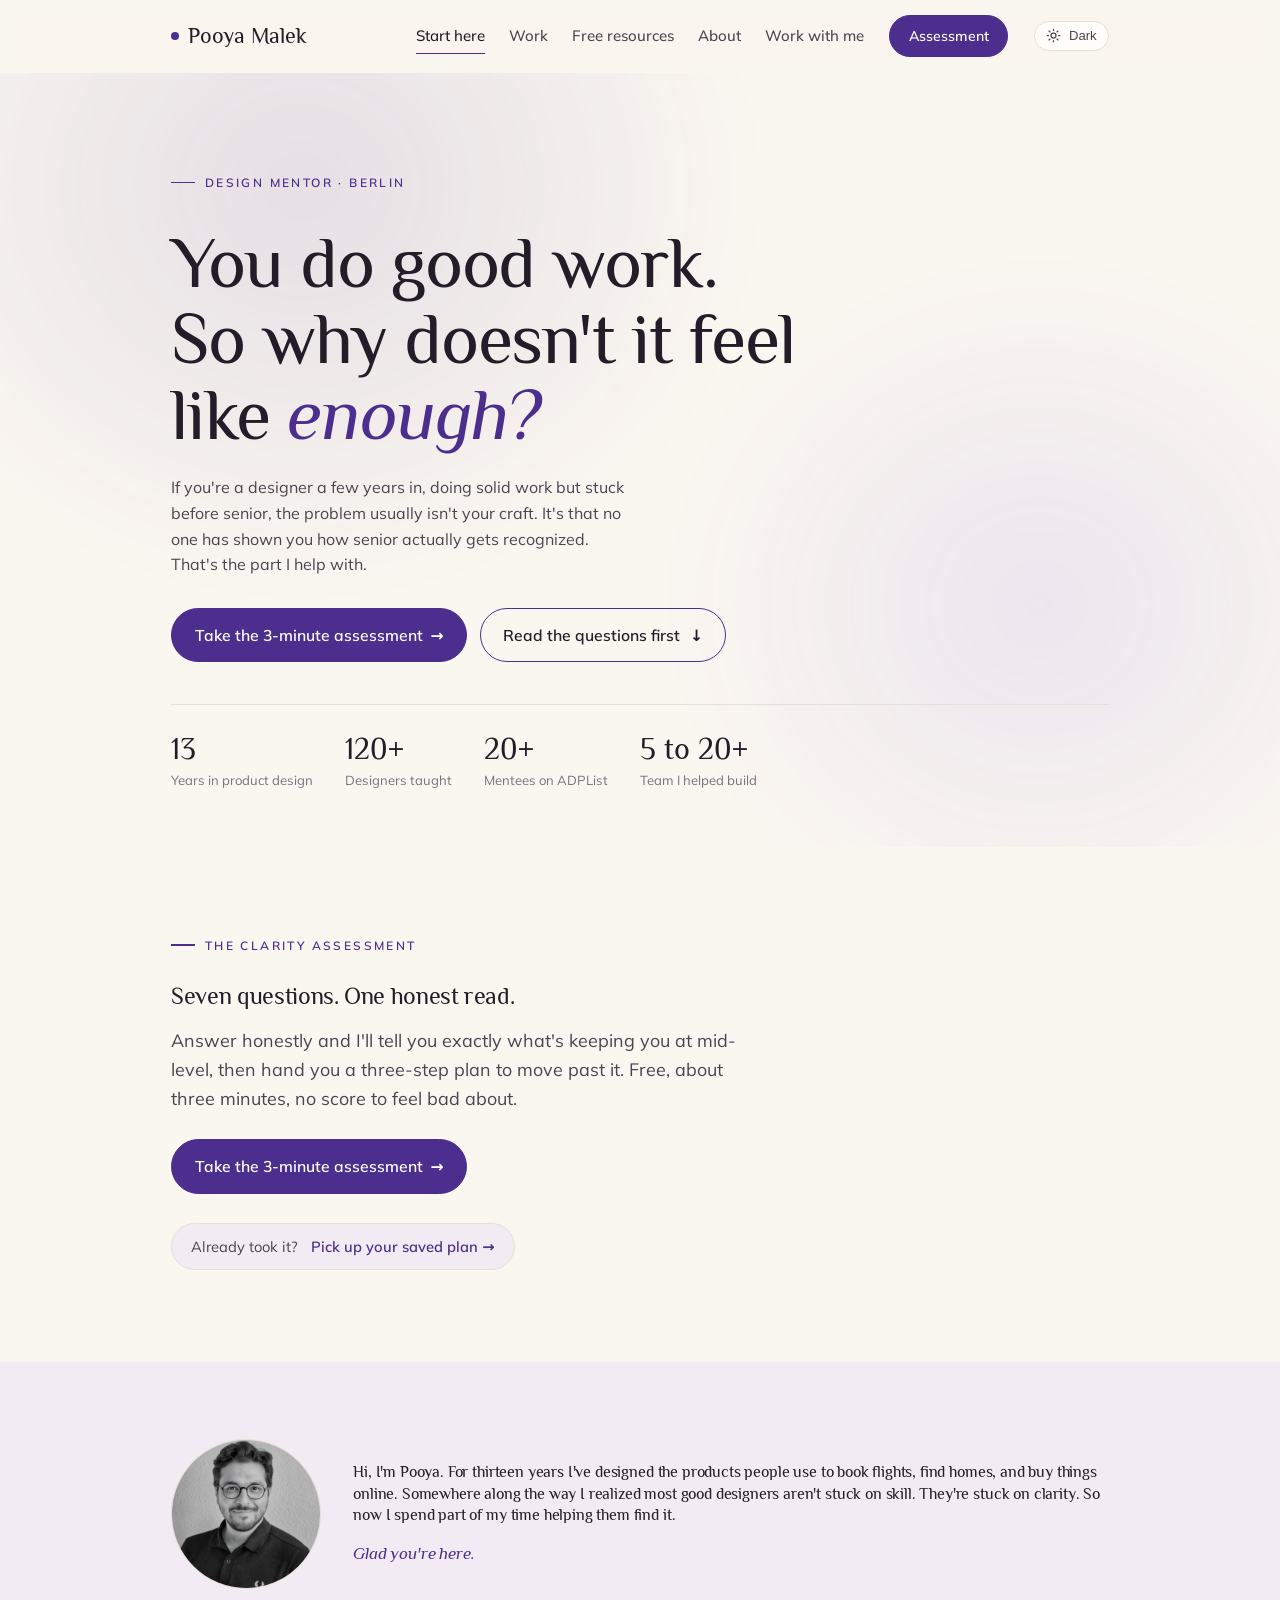
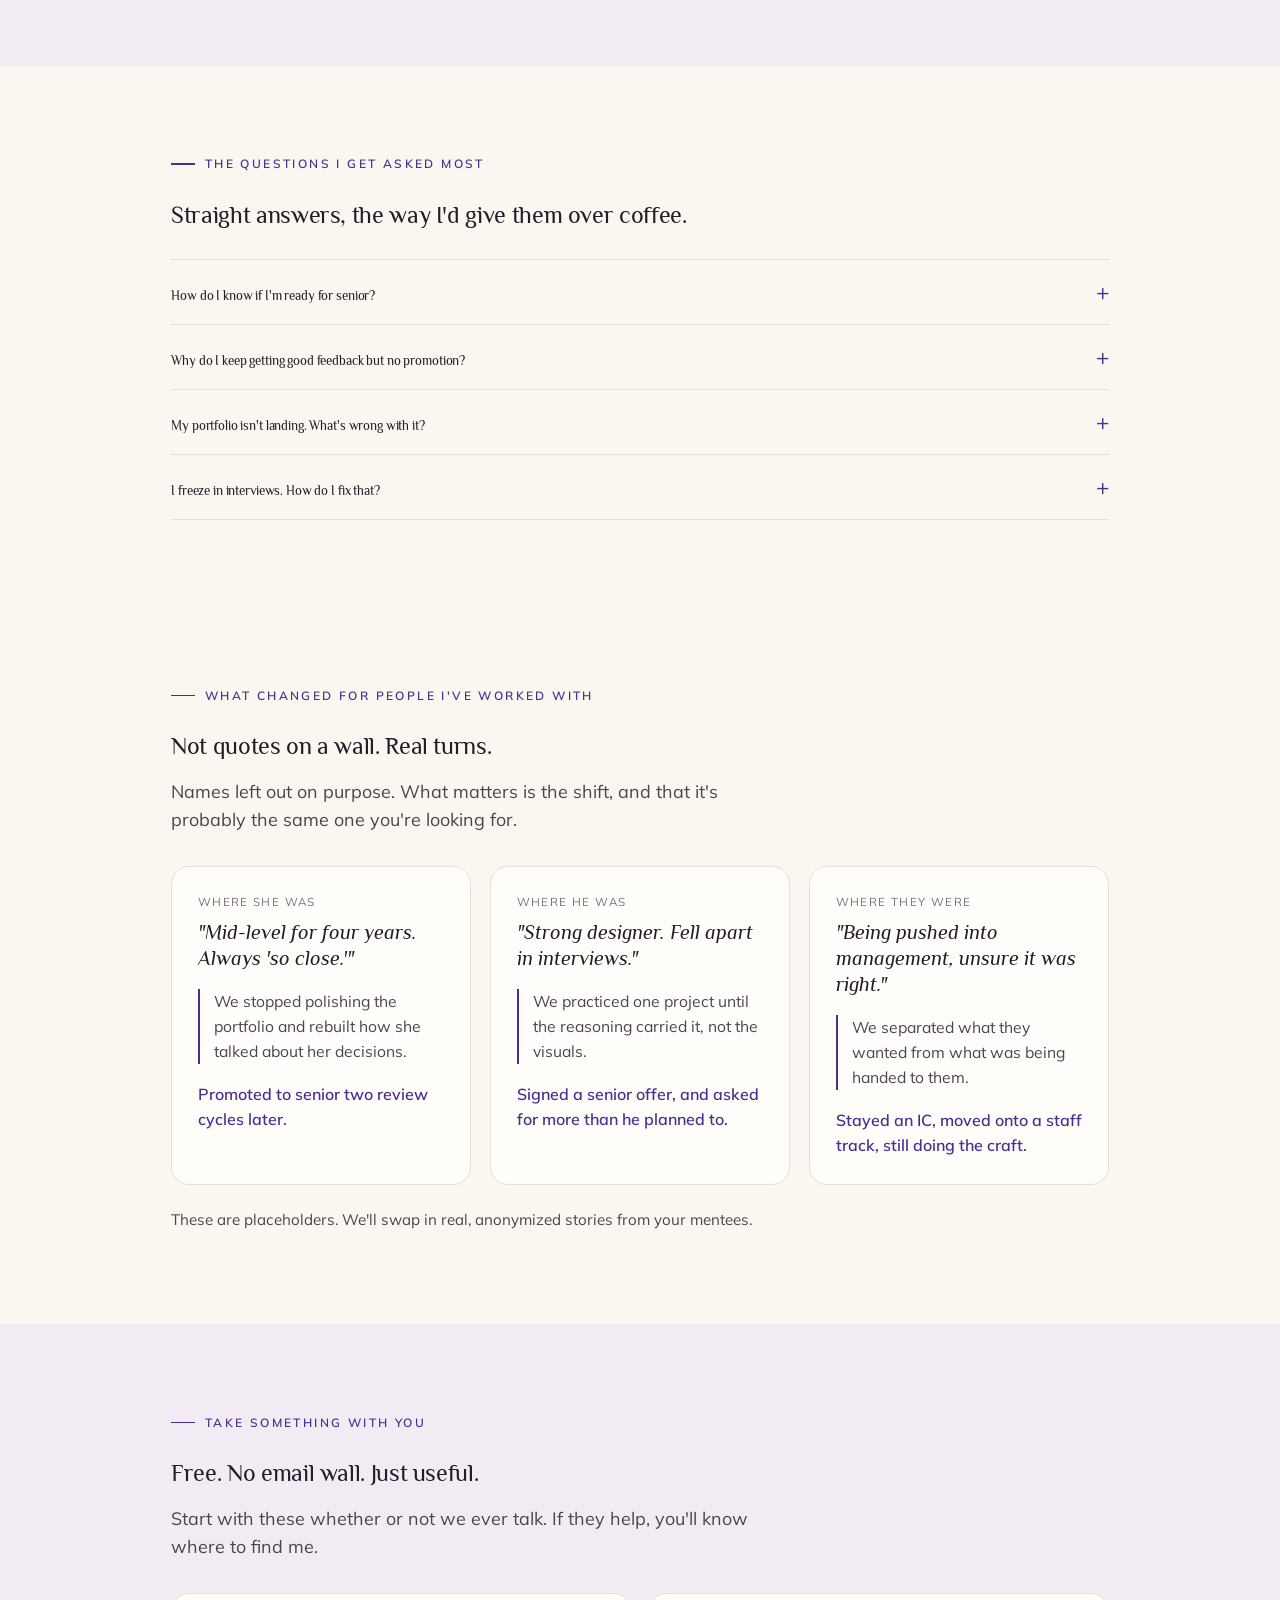
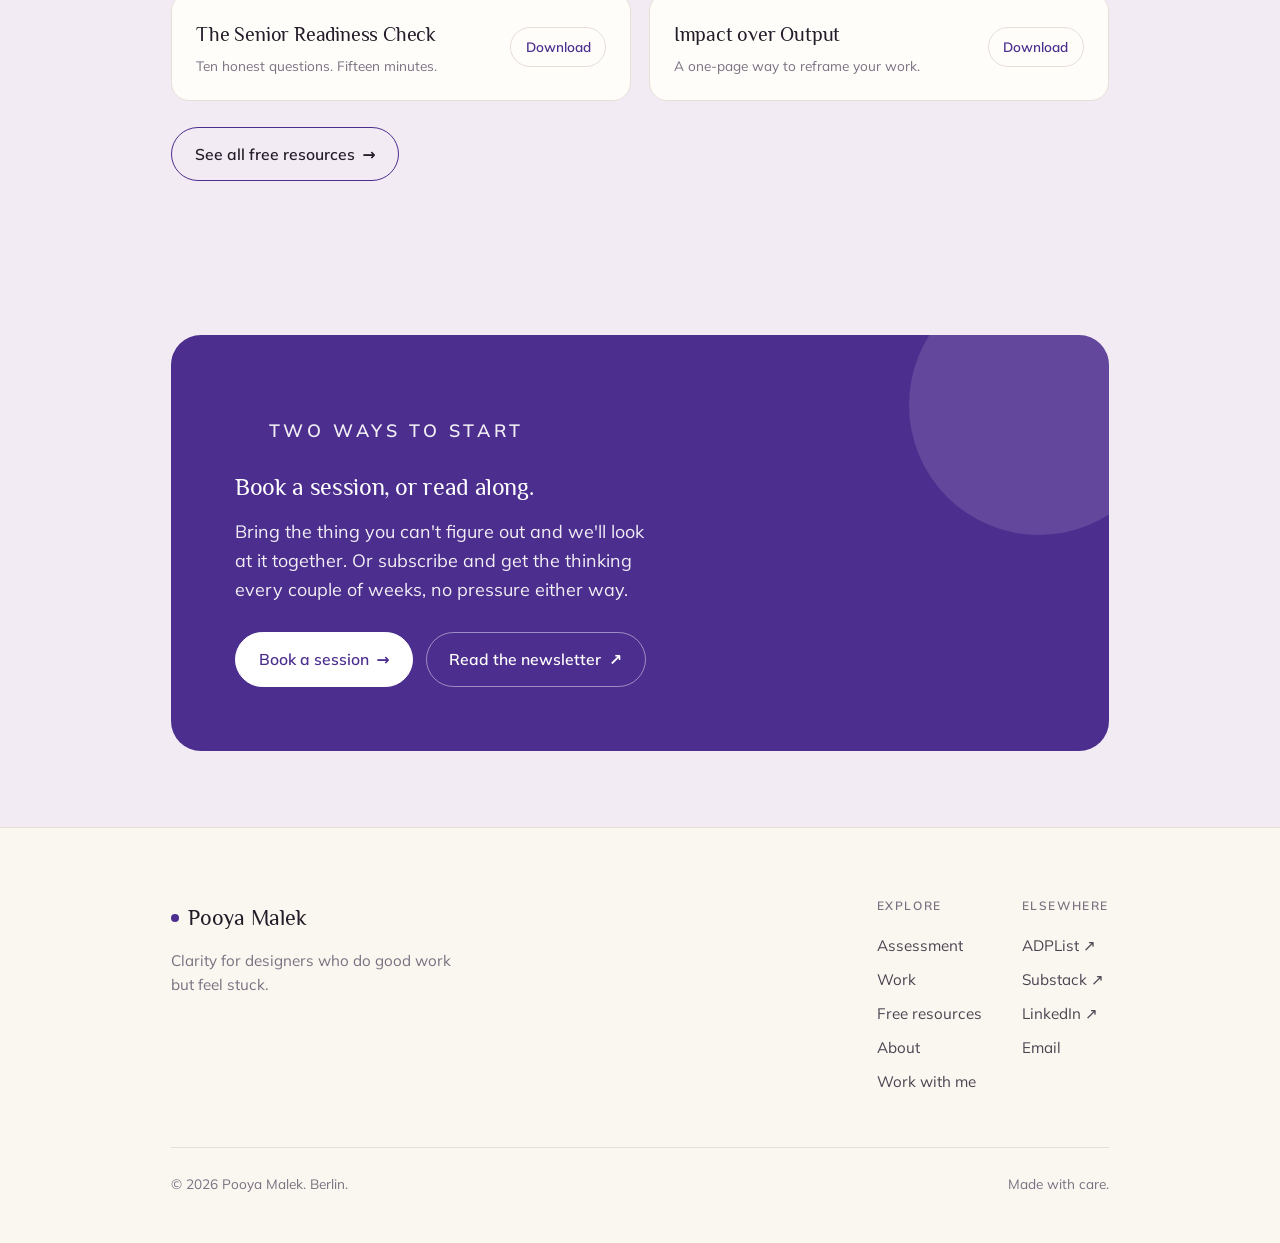
==== index.html @ 106bab78 "Initial commit" ====
<!DOCTYPE html>
<html lang="en" data-theme="light">
<head>
<meta charset="UTF-8" />
<meta name="viewport" content="width=device-width, initial-scale=1.0" />
<title>Pooya Malek · Design mentor. Clarity for stuck designers.</title>
<meta name="description" content="You do good work but you're stuck before senior. The problem usually isn't your craft, it's clarity. I help product designers see what they're missing." />
<meta property="og:title" content="Pooya Malek · Design mentor" />
<meta property="og:description" content="Clarity for designers who do good work but are stuck before senior." />
<meta property="og:type" content="website" />
<meta property="og:url" content="https://www.pooyamalek.com/" />
<link rel="canonical" href="https://www.pooyamalek.com/" />
<link rel="icon" href="assets/favicon.svg" type="image/svg+xml" />
<script defer data-domain="www.pooyamalek.com" src="https://plausible.io/js/script.js"></script>
<link rel="preconnect" href="https://fonts.googleapis.com" />
<link rel="preconnect" href="https://fonts.gstatic.com" crossorigin />
<link href="https://fonts.googleapis.com/css2?family=Philosopher:ital,wght@0,400;0,700;1,400;1,700&family=Mulish:wght@400;500;600;700&display=swap" rel="stylesheet" />
<link rel="stylesheet" href="styles.css" />
<script src="script.js"></script>
</head>
<body>
<a class="sr-only" href="#main">Skip to content</a>

<!-- NAV -->
<header class="nav" id="nav">
  <div class="wrap nav-inner">
    <a href="index.html" class="logo" aria-label="Pooya Malek, home"><span class="d"></span>Pooya Malek</a>
    <div class="nav-right">
      <nav class="nav-links" id="navLinks" aria-label="Primary">
        <a href="index.html" aria-current="page">Start here</a>
        <a href="work.html">Work</a>
        <a href="resources.html">Free resources</a>
        <a href="about.html">About</a>
        <a href="work-with-me.html">Work with me</a>
      </nav>
      <a href="assessment.html" class="btn solid nav-assess">Assessment</a>
      <button class="toggle" id="themeBtn" aria-label="Toggle light and dark theme">
        <svg viewBox="0 0 24 24" fill="none" stroke="currentColor" stroke-width="2" stroke-linecap="round" aria-hidden="true"><circle cx="12" cy="12" r="4"/><path d="M12 2v2M12 20v2M4.9 4.9l1.4 1.4M17.7 17.7l1.4 1.4M2 12h2M20 12h2M4.9 19.1l1.4-1.4M17.7 6.3l1.4-1.4"/></svg>
        <span id="themeLabel">Dark</span>
      </button>
      <button class="menu-btn" id="menuBtn" aria-label="Toggle menu" aria-expanded="false" aria-controls="navLinks"><span></span></button>
    </div>
  </div>
</header>

<main id="main">
  <!-- HERO -->
  <section class="hero hero-convo">
    <div class="hero-glow" aria-hidden="true"></div>
    <div class="wrap">
      <p class="kicker convo-in convo-kicker">Design mentor &middot; Berlin<span class="cursor-blink" aria-hidden="true"></span></p>
      <h1 class="convo-h1">
        <span class="beat beat-1">You do good work.</span>
        <span class="beat-wrap">
          <span class="typing-dots" aria-hidden="true"><i></i><i></i><i></i></span>
          <span class="beat beat-2">So why doesn't it feel like <em>enough?</em></span>
        </span>
      </h1>
      <p class="sub convo-in convo-sub">If you're a designer a few years in, doing solid work but stuck before senior, the problem usually isn't your craft. It's that no one has shown you how senior actually gets recognized. That's the part I help with.</p>
      <div class="cta convo-in convo-cta">
        <a class="btn solid" href="assessment.html">Take the 3-minute assessment <span class="arrow" aria-hidden="true">&rarr;</span></a>
        <a class="btn ghost btn-nudge" href="#questions">Read the questions first <span class="nudge-arrow" aria-hidden="true">&darr;</span></a>
      </div>
      <div class="hero-meta convo-in convo-stats">
        <div><div class="n">13</div><div class="l">Years in product design</div></div>
        <div><div class="n">120+</div><div class="l">Designers taught</div></div>
        <div><div class="n">20+</div><div class="l">Mentees on ADPList</div></div>
        <div><div class="n">5&nbsp;to&nbsp;20+</div><div class="l">Team I helped build</div></div>
      </div>
    </div>
  </section>

  <!-- ASSESSMENT INTRO -->
  <section id="assessment-intro">
    <div class="wrap">
      <div class="section-head reveal">
        <p class="kicker">The Clarity Assessment</p>
        <h2>Seven questions. One honest read.</h2>
        <p class="lead">Answer honestly and I'll tell you exactly what's keeping you at mid-level, then hand you a three-step plan to move past it. Free, about three minutes, no score to feel bad about.</p>
      </div>
      <div class="reveal d1" style="margin-top:1.7rem;">
        <a class="btn solid" href="assessment.html">Take the 3-minute assessment <span class="arrow" aria-hidden="true">&rarr;</span></a>
        <p class="pickup" id="pickupPlan" hidden>Already took it? <a href="plan.html">Pick up your saved plan <span aria-hidden="true">&rarr;</span></a></p>
      </div>
    </div>
  </section>

  <!-- HUMAN HELLO -->
  <section class="human">
    <div class="wrap human-grid">
      <img class="photo reveal" src="assets/pooya.jpg" alt="Pooya Malek" />
      <div class="reveal d1">
        <p class="note">Hi, I'm Pooya. For thirteen years I've designed the products people use to book flights, find homes, and buy things online. Somewhere along the way I realized most good designers aren't stuck on skill. They're stuck on clarity. So now I spend part of my time helping them find it.
        <span class="sign">Glad you're here.</span></p>
      </div>
    </div>
  </section>

  <!-- QUESTIONS -->
  <section id="questions">
    <div class="wrap">
      <div class="section-head reveal">
        <p class="kicker">The questions I get asked most</p>
        <h2>Straight answers, the way I'd give them over coffee.</h2>
      </div>
      <div class="qa">
        <div class="qitem reveal">
          <button class="qbtn">How do I know if I'm ready for senior?<span class="pl" aria-hidden="true">+</span></button>
          <div class="qans"><p>You're ready when you can explain the decision, not just show the screen. If you can say why the call was right, what you gave up, and what happened because of it, you're already working at senior. Most people wait to be told. You don't have to.</p></div>
        </div>
        <div class="qitem reveal">
          <button class="qbtn">Why do I keep getting good feedback but no promotion?<span class="pl" aria-hidden="true">+</span></button>
          <div class="qans"><p>Because good feedback measures your work, and promotion measures how visible your thinking is. Those are different things. You're probably handing over outcomes when the people deciding need to see the judgment behind them. That gap is fixable, and usually faster than you'd expect.</p></div>
        </div>
        <div class="qitem reveal">
          <button class="qbtn">My portfolio isn't landing. What's wrong with it?<span class="pl" aria-hidden="true">+</span></button>
          <div class="qans"><p>It probably has ten screens and no decisions. Nobody hiring you is buying your pixels, they're buying how you think. So cut the tour. Show one hard call, why you made it, and what changed because of it. One honest decision beats ten polished mockups.</p></div>
        </div>
        <div class="qitem reveal">
          <button class="qbtn">I freeze in interviews. How do I fix that?<span class="pl" aria-hidden="true">+</span></button>
          <div class="qans"><p>Usually you're trying to remember everything instead of telling one thing well. Pick a single project and practice telling it until the decision, not the design, is the point. Confidence comes from knowing your own story, not from having more slides.</p></div>
        </div>
      </div>
    </div>
  </section>

  <!-- STORIES -->
  <section>
    <div class="wrap">
      <div class="section-head reveal">
        <p class="kicker">What changed for people I've worked with</p>
        <h2>Not quotes on a wall. Real turns.</h2>
        <p class="lead">Names left out on purpose. What matters is the shift, and that it's probably the same one you're looking for.</p>
      </div>
      <div class="stories">
        <div class="story reveal">
          <div class="stage">Where she was</div>
          <div class="was">"Mid-level for four years. Always 'so close.'"</div>
          <div class="shift">We stopped polishing the portfolio and rebuilt how she talked about her decisions.</div>
          <div class="now">Promoted to senior two review cycles later.</div>
        </div>
        <div class="story reveal d1">
          <div class="stage">Where he was</div>
          <div class="was">"Strong designer. Fell apart in interviews."</div>
          <div class="shift">We practiced one project until the reasoning carried it, not the visuals.</div>
          <div class="now">Signed a senior offer, and asked for more than he planned to.</div>
        </div>
        <div class="story reveal d2">
          <div class="stage">Where they were</div>
          <div class="was">"Being pushed into management, unsure it was right."</div>
          <div class="shift">We separated what they wanted from what was being handed to them.</div>
          <div class="now">Stayed an IC, moved onto a staff track, still doing the craft.</div>
        </div>
      </div>
      <p class="soft-note reveal">These are placeholders. We'll swap in real, anonymized stories from your mentees.</p>
    </div>
  </section>

  <!-- RESOURCES TEASER -->
  <section class="human">
    <div class="wrap">
      <div class="section-head reveal">
        <p class="kicker">Take something with you</p>
        <h2>Free. No email wall. Just useful.</h2>
        <p class="lead">Start with these whether or not we ever talk. If they help, you'll know where to find me.</p>
      </div>
      <div class="grid-2" style="margin-top:2rem;">
        <a class="rcard reveal" href="resources.html"><div><div class="t">The Senior Readiness Check</div><div class="m">Ten honest questions. Fifteen minutes.</div></div><span class="get">Download</span></a>
        <a class="rcard reveal d1" href="resources.html"><div><div class="t">Impact over Output</div><div class="m">A one-page way to reframe your work.</div></div><span class="get">Download</span></a>
      </div>
      <div class="reveal" style="margin-top:1.6rem;">
        <a class="btn ghost" href="resources.html">See all free resources <span class="arrow" aria-hidden="true">&rarr;</span></a>
      </div>
    </div>
  </section>

  <!-- CLOSING CTA -->
  <section class="cta-band">
    <div class="wrap">
      <div class="cta-card reveal">
        <div class="inner">
          <p class="kicker" style="color:var(--btn-fg);">Two ways to start</p>
          <h2>Book a session, or read along.</h2>
          <p>Bring the thing you can't figure out and we'll look at it together. Or subscribe and get the thinking every couple of weeks, no pressure either way.</p>
          <div class="cta-actions">
            <a class="btn on-purple" href="work-with-me.html">Book a session <span class="arrow" aria-hidden="true">&rarr;</span></a>
            <a class="btn on-purple-ghost" href="https://substack.com/@pooyamalek" target="_blank" rel="noopener">Read the newsletter <span class="arrow" aria-hidden="true">&#8599;</span></a>
          </div>
        </div>
      </div>
    </div>
  </section>
</main>

<!-- FOOTER -->
<footer class="foot">
  <div class="wrap">
    <div class="foot-grid">
      <div>
        <a href="index.html" class="logo"><span class="d"></span>Pooya Malek</a>
        <p class="tag">Clarity for designers who do good work but feel stuck.</p>
      </div>
      <div class="foot-links">
        <div class="foot-col">
          <h2>Explore</h2>
          <a href="assessment.html">Assessment</a>
          <a href="work.html">Work</a>
          <a href="resources.html">Free resources</a>
          <a href="about.html">About</a>
          <a href="work-with-me.html">Work with me</a>
        </div>
        <div class="foot-col">
          <h2>Elsewhere</h2>
          <a href="https://adplist.org/mentors/pooya-malek" target="_blank" rel="noopener">ADPList &#8599;</a>
          <a href="https://substack.com/@pooyamalek" target="_blank" rel="noopener">Substack &#8599;</a>
          <a href="https://www.linkedin.com/in/pooyamalek/" target="_blank" rel="noopener">LinkedIn &#8599;</a>
          <a href="mailto:malek.pooya@gmail.com">Email</a>
        </div>
      </div>
    </div>
    <div class="foot-bottom">
      <span>&copy; <span id="year"></span> Pooya Malek. Berlin.</span>
      <span>Made with care.</span>
    </div>
  </div>
</footer>
</body>
</html>
---- styles.css ----
/* =========================================================
   Pooya Malek · warm & human design system
   Purple accent on warm neutrals. Light + dark.
   ========================================================= */

:root{
  --serif:"Philosopher",Georgia,serif;
  --sans:"Mulish",ui-sans-serif,system-ui,-apple-system,sans-serif;
  --maxw:1040px;
  --g:clamp(1.15rem,4vw,3.5rem);
  --r:18px;
  --ease:cubic-bezier(.2,.8,.2,1);
}

/* ---- Themes: warm neutrals + purple ---- */
html[data-theme="light"]{
  --bg:#FAF6F0; --surface:#FFFDFA; --raise:#F3EBF4;
  --ink:#241C28; --ink-soft:#4C4350; --muted:#7A7080; --line:#E7DED6;
  --purple:#4C2E8E; --purple-2:#6D4AE0; --wash:#F1E9F7; --btn-fg:#FFFFFF;
  --shadow:0 24px 60px rgba(48,28,74,.10);
}
html[data-theme="dark"]{
  --bg:#17121C; --surface:#201826; --raise:#241C2E;
  --ink:#F1EBEF; --ink-soft:#CFC6D2; --muted:#9A8FA2; --line:#332A3C;
  --purple:#BBA4FF; --purple-2:#C9B6FF; --wash:#211830; --btn-fg:#170F22;
  --shadow:0 24px 60px rgba(0,0,0,.45);
}

*{box-sizing:border-box;}
html{-webkit-text-size-adjust:100%;scroll-behavior:smooth;}
body{
  margin:0;background:var(--bg);color:var(--ink);
  font-family:var(--sans);font-size:clamp(1rem,.97rem+.16vw,1.115rem);line-height:1.6;
  -webkit-font-smoothing:antialiased;text-rendering:optimizeLegibility;overflow-x:hidden;
  transition:background .4s var(--ease),color .4s var(--ease);
}
a{color:inherit;text-decoration:none;}
img{max-width:100%;display:block;}
.wrap{max-width:var(--maxw);margin:0 auto;padding:0 var(--g);}
.sr-only{position:absolute;width:1px;height:1px;padding:0;margin:-1px;overflow:hidden;clip:rect(0,0,0,0);white-space:nowrap;border:0;}

h1,h2,h3{font-family:var(--serif);font-weight:300;letter-spacing:-.015em;line-height:1.08;margin:0;}
em{font-style:italic;color:var(--purple);}

/* ---- Type helpers ---- */
.kicker{font-size:.75rem;font-weight:600;letter-spacing:.2em;text-transform:uppercase;color:var(--purple);display:inline-flex;gap:.6rem;align-items:center;font-family:var(--sans);}
.kicker::before{content:"";width:24px;height:1.5px;background:var(--purple);}
.lead{color:var(--ink-soft);max-width:54ch;margin:1.1rem 0 0;font-size:1.12rem;}

/* ---- Buttons ---- */
.btn{
  display:inline-flex;align-items:center;gap:.5rem;font-family:var(--sans);font-weight:600;font-size:.98rem;
  border-radius:100px;padding:.85rem 1.4rem;cursor:pointer;border:1.5px solid var(--purple);
  transition:transform .2s var(--ease),opacity .2s,background .25s,color .25s,box-shadow .25s;
}
.btn .arrow{transition:transform .2s var(--ease);}
.btn:hover .arrow{transform:translate(3px,-3px);}
.btn.solid{background:var(--purple);color:var(--btn-fg);}
.btn.solid:hover{transform:translateY(-2px);box-shadow:var(--shadow);}
.btn.ghost{background:transparent;color:var(--ink);}
.btn.ghost:hover{background:var(--purple);color:var(--btn-fg);}

/* ---- Nav ---- */
header.nav{position:sticky;top:0;z-index:60;background:color-mix(in srgb,var(--bg) 84%,transparent);backdrop-filter:saturate(140%) blur(10px);border-bottom:1px solid transparent;transition:border-color .3s,background .4s;}
header.nav.scrolled{border-color:var(--line);}
.nav-inner{display:flex;align-items:center;justify-content:space-between;height:72px;}
.logo{font-family:var(--serif);font-weight:500;font-size:1.4rem;letter-spacing:-.01em;display:flex;align-items:center;gap:.55rem;}
.logo .d{width:8px;height:8px;border-radius:50%;background:var(--purple);}
.nav-right{display:flex;align-items:center;gap:1.6rem;}
.nav-links{display:flex;align-items:center;gap:1.5rem;}
.nav-links a{font-size:.94rem;font-weight:500;color:var(--ink-soft);position:relative;padding:.2rem 0;}
.nav-links a::after{content:"";position:absolute;left:0;bottom:-3px;height:1.5px;width:0;background:var(--purple);transition:width .25s var(--ease);}
.nav-links a:hover,.nav-links a[aria-current="page"]{color:var(--ink);}
.nav-links a:hover::after,.nav-links a[aria-current="page"]::after{width:100%;}
.nav-assess{padding:.55rem 1.15rem;font-size:.88rem;white-space:nowrap;flex-shrink:0;}
.toggle{display:inline-flex;align-items:center;gap:.5rem;border:1px solid var(--line);background:var(--surface);color:var(--ink-soft);border-radius:100px;padding:.42rem .7rem;font-size:.82rem;font-weight:500;cursor:pointer;transition:all .25s;}
.toggle:hover{border-color:var(--purple);color:var(--purple);}
.toggle svg{width:15px;height:15px;}
.menu-btn{display:none;background:none;border:none;cursor:pointer;width:44px;height:44px;align-items:center;justify-content:center;}
.menu-btn span,.menu-btn span::before,.menu-btn span::after{content:"";display:block;width:22px;height:2px;background:var(--ink);transition:transform .3s,opacity .3s;position:relative;}
.menu-btn span::before{position:absolute;top:-7px;}
.menu-btn span::after{position:absolute;top:7px;}
body.menu-open .menu-btn span{background:transparent;}
body.menu-open .menu-btn span::before{transform:translateY(7px) rotate(45deg);}
body.menu-open .menu-btn span::after{transform:translateY(-7px) rotate(-45deg);}

/* ---- Sections ---- */
section{padding:clamp(2.8rem,6vw,4.8rem) 0;}
.section-head{max-width:60ch;}
.section-head h2{font-size:clamp(1.9rem,1.4rem+2vw,3.1rem);margin-top:1rem;}

/* ---- Hero ---- */
.hero{padding:clamp(3rem,7vw,5.5rem) 0 clamp(2.4rem,5vw,3.5rem);position:relative;overflow:hidden;}
.hero h1{font-size:clamp(2.3rem,5.6vw,4.6rem);line-height:1.06;max-width:16ch;margin-top:1.3rem;}
.hero .sub{max-width:46ch;color:var(--ink-soft);font-size:clamp(1.05rem,1rem+.35vw,1.28rem);margin:1.4rem 0 0;}
.hero .cta{display:flex;flex-wrap:wrap;gap:.8rem;margin-top:1.9rem;}
.hero-meta{display:flex;flex-wrap:wrap;gap:1.3rem 2rem;margin-top:2.6rem;padding-top:1.8rem;border-top:1px solid var(--line);}
.hero-meta .n{font-family:var(--serif);font-weight:400;font-size:1.9rem;line-height:1;}
.hero-meta .l{font-size:.82rem;color:var(--muted);margin-top:.35rem;}

/* ---- Hero: conversational reveal (home page only) ---- */
.hero-convo{--ease-expo:cubic-bezier(.16,1,.3,1);}
.hero-glow{
  position:absolute;inset:-15% -10% auto -10%;height:135%;z-index:-1;pointer-events:none;
  background:
    radial-gradient(42% 55% at 28% 22%, color-mix(in srgb,var(--purple) 22%,transparent), transparent 70%),
    radial-gradient(34% 46% at 76% 62%, color-mix(in srgb,var(--purple-2) 18%,transparent), transparent 70%);
  filter:blur(40px);
  opacity:.55;
  animation:heroGlowDrift 22s ease-in-out infinite alternate;
}
@keyframes heroGlowDrift{
  0%{transform:translate3d(0,0,0) scale(1);}
  100%{transform:translate3d(2%,-3%,0) scale(1.07);}
}
.convo-in{opacity:0;animation:convoRise .6s both;animation-timing-function:var(--ease-expo);}
.convo-kicker{position:relative;display:inline-flex;align-items:center;animation-delay:.05s;}
.convo-sub{animation-delay:1.75s;}
.convo-cta{animation-delay:1.85s;}
.convo-stats{animation-delay:1.95s;}
@keyframes convoRise{from{opacity:0;transform:translateY(14px);}to{opacity:1;transform:translateY(0);}}
.cursor-blink{
  display:inline-block;width:2px;height:.85em;margin-left:.4em;vertical-align:-.1em;background:var(--purple);
  animation:cursorBlink .3s steps(1) 2, cursorFadeOut .25s linear .6s forwards;
}
@keyframes cursorBlink{50%{opacity:0;}}
@keyframes cursorFadeOut{to{opacity:0;}}
.convo-h1 .beat{display:inline-block;}
.convo-h1 .beat-1{opacity:0;animation:convoRise .6s .3s both;animation-timing-function:var(--ease-expo);}
.beat-wrap{position:relative;display:inline-block;}
.typing-dots{
  position:absolute;left:.05em;top:.4em;display:inline-flex;align-items:center;gap:.28em;opacity:0;
  animation:dotsInOut .55s ease .9s both;
}
.typing-dots i{width:.42rem;height:.42rem;border-radius:50%;background:var(--purple);display:inline-block;animation:dotPulse 1s ease-in-out infinite;}
.typing-dots i:nth-child(2){animation-delay:.15s;}
.typing-dots i:nth-child(3){animation-delay:.3s;}
@keyframes dotPulse{0%,100%{transform:translateY(0);opacity:.4;}50%{transform:translateY(-3px);opacity:1;}}
@keyframes dotsInOut{0%{opacity:0;}25%{opacity:1;}80%{opacity:1;}100%{opacity:0;}}
.convo-h1 .beat-2{opacity:0;animation:convoRise .5s 1.2s both;animation-timing-function:var(--ease-expo);}
.btn-nudge .nudge-arrow{display:inline-block;margin-left:.1em;animation:nudgeBounce 1.8s ease-in-out infinite;}
@keyframes nudgeBounce{0%,100%{transform:translateY(0);}50%{transform:translateY(3px);}}
@media(prefers-reduced-motion:reduce){
  .hero-glow{animation:none;}
  .typing-dots{display:none;}
  .btn-nudge .nudge-arrow{animation:none;}
}

/* ---- Human hello ---- */
.human{background:var(--raise);transition:background .4s;}
.human-grid{display:grid;gap:2rem;align-items:center;}
.photo{width:150px;height:150px;border-radius:50%;object-fit:cover;border:1px solid var(--line);flex-shrink:0;
  background:radial-gradient(circle at 35% 30%,color-mix(in srgb,var(--purple) 30%,var(--surface)),var(--surface));
  display:flex;align-items:center;justify-content:center;color:var(--muted);font-size:.7rem;text-align:center;line-height:1.3;}
.note{font-family:var(--serif);font-weight:300;font-size:clamp(1.25rem,1rem+1vw,1.9rem);line-height:1.35;letter-spacing:-.01em;}
.note .sign{display:block;font-style:italic;font-size:1.05rem;color:var(--purple);margin-top:1rem;}

/* ---- Questions accordion ---- */
.qa{margin-top:2rem;border-top:1px solid var(--line);}
.qitem{border-bottom:1px solid var(--line);}
.qbtn{width:100%;text-align:left;background:none;border:none;cursor:pointer;padding:1.3rem 0;display:flex;justify-content:space-between;gap:1rem;align-items:baseline;color:var(--ink);font-family:var(--serif);font-weight:400;font-size:clamp(1.15rem,1rem+.6vw,1.5rem);letter-spacing:-.01em;}
.qbtn .pl{color:var(--purple);flex-shrink:0;font-family:var(--sans);font-size:1.4rem;line-height:1;transition:transform .3s;}
.qitem.open .pl{transform:rotate(45deg);}
.qans{max-height:0;overflow:hidden;transition:max-height .4s var(--ease);}
.qans p{margin:0 0 1.3rem;color:var(--ink-soft);font-size:1.06rem;max-width:62ch;}
.qitem.open .qans{max-height:420px;}

/* ---- Stories ---- */
.stories{display:grid;gap:1.2rem;margin-top:2rem;}
.story{background:var(--surface);border:1px solid var(--line);border-radius:var(--r);padding:1.6rem;transition:background .4s,transform .3s var(--ease),border-color .3s;}
.story:hover{transform:translateY(-4px);border-color:var(--purple);}
.story .stage{font-size:.72rem;letter-spacing:.12em;text-transform:uppercase;color:var(--muted);margin-bottom:.5rem;}
.story .was{font-family:var(--serif);font-style:italic;font-weight:300;font-size:1.25rem;line-height:1.3;color:var(--ink);}
.story .shift{margin:1.1rem 0;color:var(--ink-soft);font-size:.98rem;border-left:2px solid var(--purple);padding-left:.9rem;}
.story .now{font-weight:600;color:var(--purple);font-size:1rem;}

/* ---- Cards / resources ---- */
.grid-2{display:grid;gap:1.1rem;}
.rcard{background:var(--surface);border:1.5px solid var(--line);border-radius:var(--r);padding:1.5rem;display:flex;justify-content:space-between;gap:1rem;align-items:center;transition:background .4s,transform .3s var(--ease),border-color .3s,box-shadow .3s;}
.rcard:hover{transform:translateY(-3px);border-color:var(--purple);}
.rcard:target{border-color:var(--purple);box-shadow:var(--shadow);}
.rcard .t{font-family:var(--serif);font-weight:400;font-size:1.25rem;letter-spacing:-.01em;}
.rcard .m{font-size:.85rem;color:var(--muted);margin-top:.3rem;}
.rcard .gap-tag{font-size:.7rem;letter-spacing:.08em;text-transform:uppercase;color:var(--purple);font-weight:600;margin-top:.6rem;}
.rcard .get{font-size:.85rem;font-weight:600;color:var(--purple);white-space:nowrap;border:1px solid var(--line);border-radius:100px;padding:.5rem .9rem;transition:all .2s;}
.rcard:hover .get{border-color:var(--purple);}
.soft-note{margin-top:1.4rem;font-size:.95rem;color:var(--ink-soft);}
.soft-note b{color:var(--ink);}

/* ---- Case studies ---- */
.cases{display:grid;gap:1.5rem;margin-top:2rem;}
.case{border:1px solid var(--line);border-radius:var(--r);background:var(--surface);padding:clamp(1.6rem,3vw,2.4rem);display:grid;gap:1.3rem;transition:background .4s,transform .3s var(--ease),box-shadow .3s,border-color .3s;}
.case:hover{transform:translateY(-4px);border-color:var(--purple);box-shadow:var(--shadow);}
.case-top{display:flex;justify-content:space-between;gap:1rem;flex-wrap:wrap;align-items:flex-start;}
.case-role{font-size:.85rem;color:var(--muted);}
.case-tag{font-size:.7rem;letter-spacing:.12em;text-transform:uppercase;color:var(--purple);border:1px solid var(--line);border-radius:100px;padding:.35rem .8rem;}
.case h2{font-size:clamp(1.5rem,1.2rem+1.3vw,2.2rem);max-width:22ch;}
.case-detail{display:grid;gap:1.4rem;}
.case-block .k{font-size:.76rem;letter-spacing:.1em;text-transform:uppercase;color:var(--muted);margin-bottom:.5rem;}
.case-block p{margin:0;color:var(--ink-soft);}
.case-out{display:flex;flex-wrap:wrap;gap:1.2rem 2rem;padding-top:1.3rem;border-top:1px solid var(--line);}
.case-out .n{font-family:var(--serif);font-weight:400;font-size:1.5rem;}
.case-out .l{font-size:.82rem;color:var(--muted);margin-top:.25rem;max-width:24ch;}

/* ---- Offer / ways to work ---- */
.offer-grid{display:grid;gap:1.3rem;margin-top:2rem;}
.ocard{background:var(--surface);border:1px solid var(--line);border-radius:var(--r);padding:clamp(1.6rem,3vw,2.2rem);display:grid;gap:.9rem;align-content:start;transition:background .4s,transform .3s var(--ease),box-shadow .3s;}
.ocard:hover{transform:translateY(-4px);box-shadow:var(--shadow);}
.ocard.feature{background:var(--purple);color:var(--btn-fg);border-color:var(--purple);}
.ocard .num{font-family:var(--serif);font-style:italic;color:var(--purple);font-size:1rem;}
.ocard.feature .num{color:var(--btn-fg);opacity:.85;}
.ocard h2{font-size:1.5rem;}
.ocard p{margin:0;color:var(--ink-soft);}
.ocard.feature p{color:var(--btn-fg);opacity:.92;}
.ocard .who{font-size:.9rem;color:var(--muted);border-top:1px solid var(--line);padding-top:1rem;margin-top:.4rem;}
.ocard.feature .who{color:var(--btn-fg);opacity:.85;border-color:color-mix(in srgb,var(--btn-fg) 25%,transparent);}
.ocard .card-link{font-weight:600;font-size:.95rem;color:var(--purple);display:inline-flex;gap:.4rem;align-items:center;margin-top:.3rem;}
.ocard.feature .card-link{color:var(--btn-fg);}
.ocard .card-link .arrow{transition:transform .2s var(--ease);}
.ocard .card-link:hover .arrow{transform:translate(3px,-3px);}

/* ---- CTA band ---- */
.cta-band{background:var(--raise);transition:background .4s;}
.cta-card{background:var(--purple);color:var(--btn-fg);border-radius:clamp(20px,3vw,30px);padding:clamp(2.2rem,6vw,4rem);position:relative;overflow:hidden;}
.cta-card::before{content:"";position:absolute;right:-60px;top:-60px;width:260px;height:260px;border-radius:50%;background:color-mix(in srgb,#fff 12%,transparent);}
.cta-card .inner{position:relative;z-index:2;max-width:42ch;}
.cta-card h2{color:var(--btn-fg);font-size:clamp(1.9rem,1.4rem+2.4vw,3.2rem);}
.cta-card p{opacity:.92;font-size:1.12rem;margin:1.1rem 0 1.8rem;}
.cta-actions{display:flex;flex-wrap:wrap;gap:.8rem;}
.btn.on-purple{background:var(--btn-fg);color:var(--purple);border-color:var(--btn-fg);}
.btn.on-purple:hover{transform:translateY(-2px);}
.btn.on-purple-ghost{background:transparent;color:var(--btn-fg);border-color:color-mix(in srgb,var(--btn-fg) 45%,transparent);}
.btn.on-purple-ghost:hover{background:var(--btn-fg);color:var(--purple);}

/* ---- Footer ---- */
footer.foot{padding:clamp(3rem,6vw,4.5rem) 0 3rem;border-top:1px solid var(--line);}
.foot-grid{display:flex;justify-content:space-between;flex-wrap:wrap;gap:2rem;}
.foot .tag{color:var(--muted);margin-top:.8rem;max-width:32ch;font-size:.95rem;}
.foot-links{display:flex;gap:2.5rem;flex-wrap:wrap;}
.foot-col h2{font-size:.75rem;letter-spacing:.13em;text-transform:uppercase;color:var(--muted);font-weight:600;margin:0 0 1rem;font-family:var(--sans);}
.foot-col a{display:block;color:var(--ink-soft);font-size:.95rem;padding:.3rem 0;transition:color .2s;}
.foot-col a:hover{color:var(--purple);}
.foot-bottom{display:flex;justify-content:space-between;flex-wrap:wrap;gap:1rem;margin-top:3rem;padding-top:1.6rem;border-top:1px solid var(--line);color:var(--muted);font-size:.85rem;}

/* ---- Reveal ---- */
.reveal{opacity:0;transform:translateY(22px);transition:opacity .7s var(--ease),transform .7s var(--ease);}
.reveal.in{opacity:1;transform:none;}
.reveal.d1{transition-delay:.08s;} .reveal.d2{transition-delay:.16s;} .reveal.d3{transition-delay:.24s;}

/* ---- Responsive ---- */
@media(min-width:720px){
  .human-grid{grid-template-columns:auto 1fr;}
  .stories{grid-template-columns:repeat(3,1fr);}
  .grid-2{grid-template-columns:repeat(2,1fr);}
  .cases{grid-template-columns:1fr 1fr;}
  .case-detail{grid-template-columns:1fr 1fr;}
  .offer-grid{grid-template-columns:repeat(3,1fr);}
}
@media(max-width:719px){
  .nav-links{position:fixed;inset:72px 0 auto 0;background:var(--bg);flex-direction:column;align-items:flex-start;gap:0;padding:1rem var(--g) 2rem;border-bottom:1px solid var(--line);transform:translateY(-120%);transition:transform .35s var(--ease);box-shadow:var(--shadow);}
  body.menu-open .nav-links{transform:translateY(0);}
  .nav-links a{padding:1rem 0;width:100%;border-bottom:1px solid var(--line);font-size:1.1rem;}
  .menu-btn{display:flex;}
}
@media(prefers-reduced-motion:reduce){
  *{animation-duration:.001ms!important;transition-duration:.001ms!important;scroll-behavior:auto!important;}
  .reveal{opacity:1;transform:none;}
}

/* ---- Assessment ---- */
.asmt{min-height:calc(100vh - 72px);display:flex;align-items:center;padding:clamp(1.5rem,4vw,3rem) 0;}
.asmt-card{background:var(--surface);border:1px solid var(--line);border-radius:var(--r);box-shadow:var(--shadow);padding:clamp(1.6rem,4vw,3rem);width:100%;max-width:680px;margin:0 auto;position:relative;overflow:hidden;}
.progress{height:4px;background:var(--line);border-radius:100px;overflow:hidden;margin-bottom:1.6rem;}
.progress span{display:block;height:100%;width:0;background:var(--purple);border-radius:100px;transition:width .5s var(--ease);}
.step{animation:stepIn .45s var(--ease) both;}
@keyframes stepIn{from{opacity:0;transform:translateY(10px);}to{opacity:1;transform:none;}}
.pooya-line{display:flex;gap:.7rem;align-items:flex-start;margin-bottom:1.3rem;}
.pooya-line .av{width:34px;height:34px;border-radius:50%;flex-shrink:0;background:var(--purple);color:var(--btn-fg);font-family:var(--serif);font-weight:500;display:flex;align-items:center;justify-content:center;font-size:.95rem;}
.pooya-line .who{font-size:.72rem;letter-spacing:.1em;text-transform:uppercase;color:var(--muted);}
.q-text{font-family:var(--serif);font-weight:400;font-size:clamp(1.4rem,1.1rem+1.4vw,2rem);line-height:1.2;letter-spacing:-.01em;}
.q-help{color:var(--muted);font-size:.95rem;margin-top:.5rem;}
.options{display:grid;gap:.7rem;margin-top:1.6rem;}
.opt{display:flex;align-items:center;gap:.9rem;text-align:left;width:100%;background:var(--bg);border:1.5px solid var(--line);border-radius:14px;padding:1rem 1.1rem;cursor:pointer;font-family:var(--sans);font-size:1.02rem;color:var(--ink);transition:border-color .2s,background .2s,transform .15s;min-height:56px;}
.opt:hover{border-color:var(--purple);transform:translateX(3px);}
.opt:focus-visible{outline:3px solid color-mix(in srgb,var(--purple) 30%,transparent);outline-offset:2px;}
.opt .dot{width:18px;height:18px;border-radius:50%;border:2px solid var(--line);flex-shrink:0;transition:all .2s;}
.opt:hover .dot{border-color:var(--purple);}
.opt.sel{border-color:var(--purple);background:var(--wash);}
.opt.sel .dot{border-color:var(--purple);background:var(--purple);box-shadow:inset 0 0 0 3px var(--surface);}
.nav-row{display:flex;justify-content:space-between;align-items:center;margin-top:1.8rem;gap:1rem;}
.back{background:none;border:none;color:var(--muted);font-family:var(--sans);font-size:.9rem;cursor:pointer;padding:.5rem 0;}
.back:hover{color:var(--ink);}
.back[hidden]{visibility:hidden;}
.count{font-size:.82rem;color:var(--muted);}
.center-block{text-align:center;}
.center-block .kicker{justify-content:center;margin-bottom:1.2rem;}
.center-block h1{font-family:var(--serif);font-weight:300;font-size:clamp(2rem,1.4rem+2.4vw,3.2rem);line-height:1.06;margin:0;}
.center-block p.lead{margin-left:auto;margin-right:auto;}
.field{display:flex;gap:.6rem;margin-top:1.6rem;flex-wrap:wrap;}
.field input{flex:1;min-width:220px;border:1.5px solid var(--line);border-radius:100px;padding:.9rem 1.2rem;font-family:var(--sans);font-size:1rem;background:var(--bg);color:var(--ink);}
.field input:focus{outline:none;border-color:var(--purple);box-shadow:0 0 0 3px color-mix(in srgb,var(--purple) 22%,transparent);}
.fineprint{font-size:.82rem;color:var(--muted);margin-top:1rem;}
.result-badge{display:inline-block;font-size:.72rem;letter-spacing:.14em;text-transform:uppercase;color:var(--purple);font-weight:600;}
.result h2{font-family:var(--serif);font-weight:300;font-size:clamp(1.8rem,1.4rem+2vw,2.8rem);line-height:1.08;margin:.5rem 0 0;}
.result .read{font-size:1.08rem;color:var(--ink-soft);margin-top:1.1rem;line-height:1.6;}
.plan{margin-top:1.6rem;border-top:1px solid var(--line);padding-top:1.4rem;display:grid;gap:.9rem;}
.plan .ph{font-size:.72rem;letter-spacing:.12em;text-transform:uppercase;color:var(--muted);}
.plan-step{display:flex;gap:.9rem;align-items:flex-start;}
.plan-step .n{font-family:var(--serif);color:var(--purple);font-size:1.2rem;line-height:1.3;flex-shrink:0;width:1.5rem;}
.plan-step p{margin:0;color:var(--ink-soft);}
.match{margin-top:1.5rem;background:var(--raise);border-radius:14px;padding:1.1rem 1.2rem;font-size:.95rem;}
.match b{color:var(--ink);}
.match a{color:var(--purple);font-weight:600;text-decoration:underline;text-underline-offset:3px;}
.result-cta{margin-top:1.6rem;display:flex;flex-wrap:wrap;gap:.8rem;}
.restart{margin-top:1.3rem;text-align:center;}
.restart button{background:none;border:none;color:var(--muted);font-size:.88rem;cursor:pointer;text-decoration:underline;text-underline-offset:3px;}
.lead-note{margin-top:1rem;font-size:.85rem;color:var(--muted);}
.lead-note.err{color:var(--accent-ink,var(--purple));}

/* ---- Plan page ---- */
.plan-empty{text-align:center;padding:clamp(3rem,8vw,5rem) 0;}
.pickup{display:flex;align-items:center;gap:.8rem;background:var(--raise);border:1px solid var(--line);border-radius:100px;padding:.7rem 1.2rem;margin-top:1.8rem;font-size:.92rem;color:var(--ink-soft);width:fit-content;}
.pickup a{color:var(--purple);font-weight:600;}
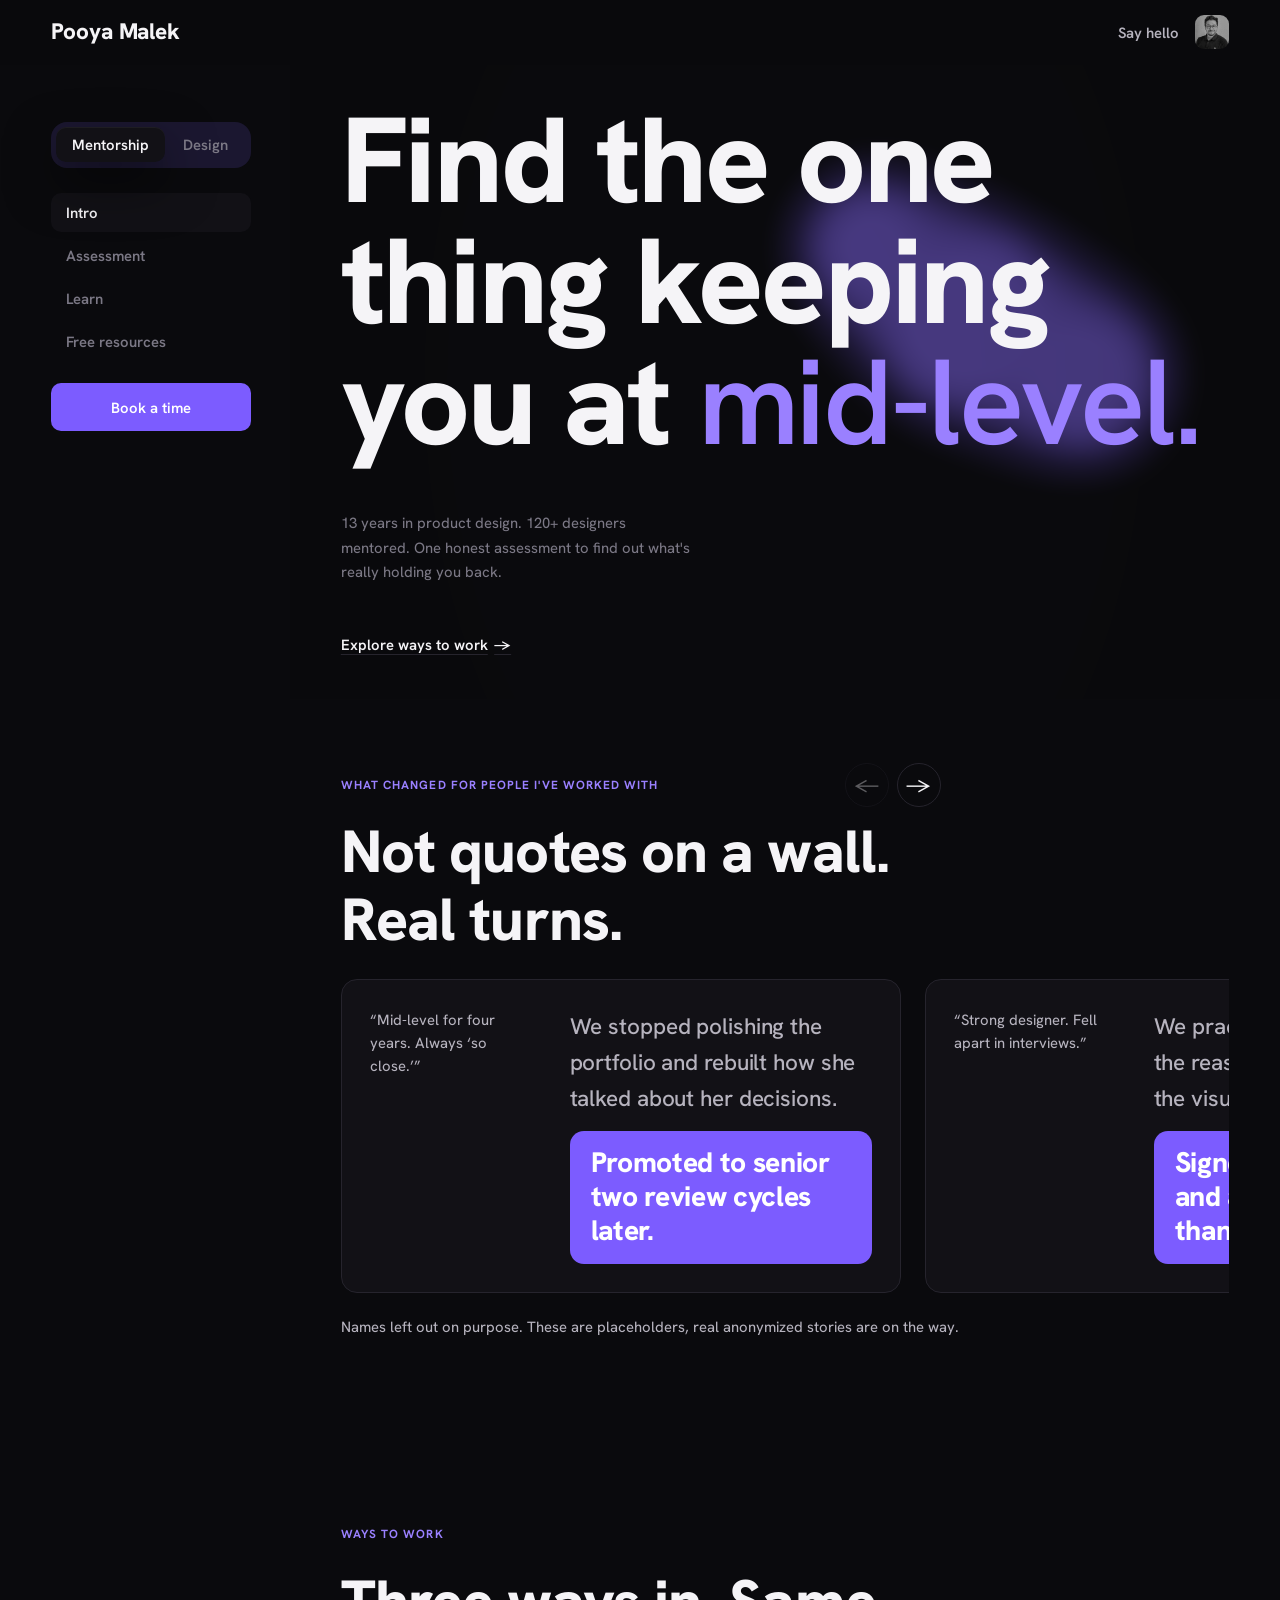
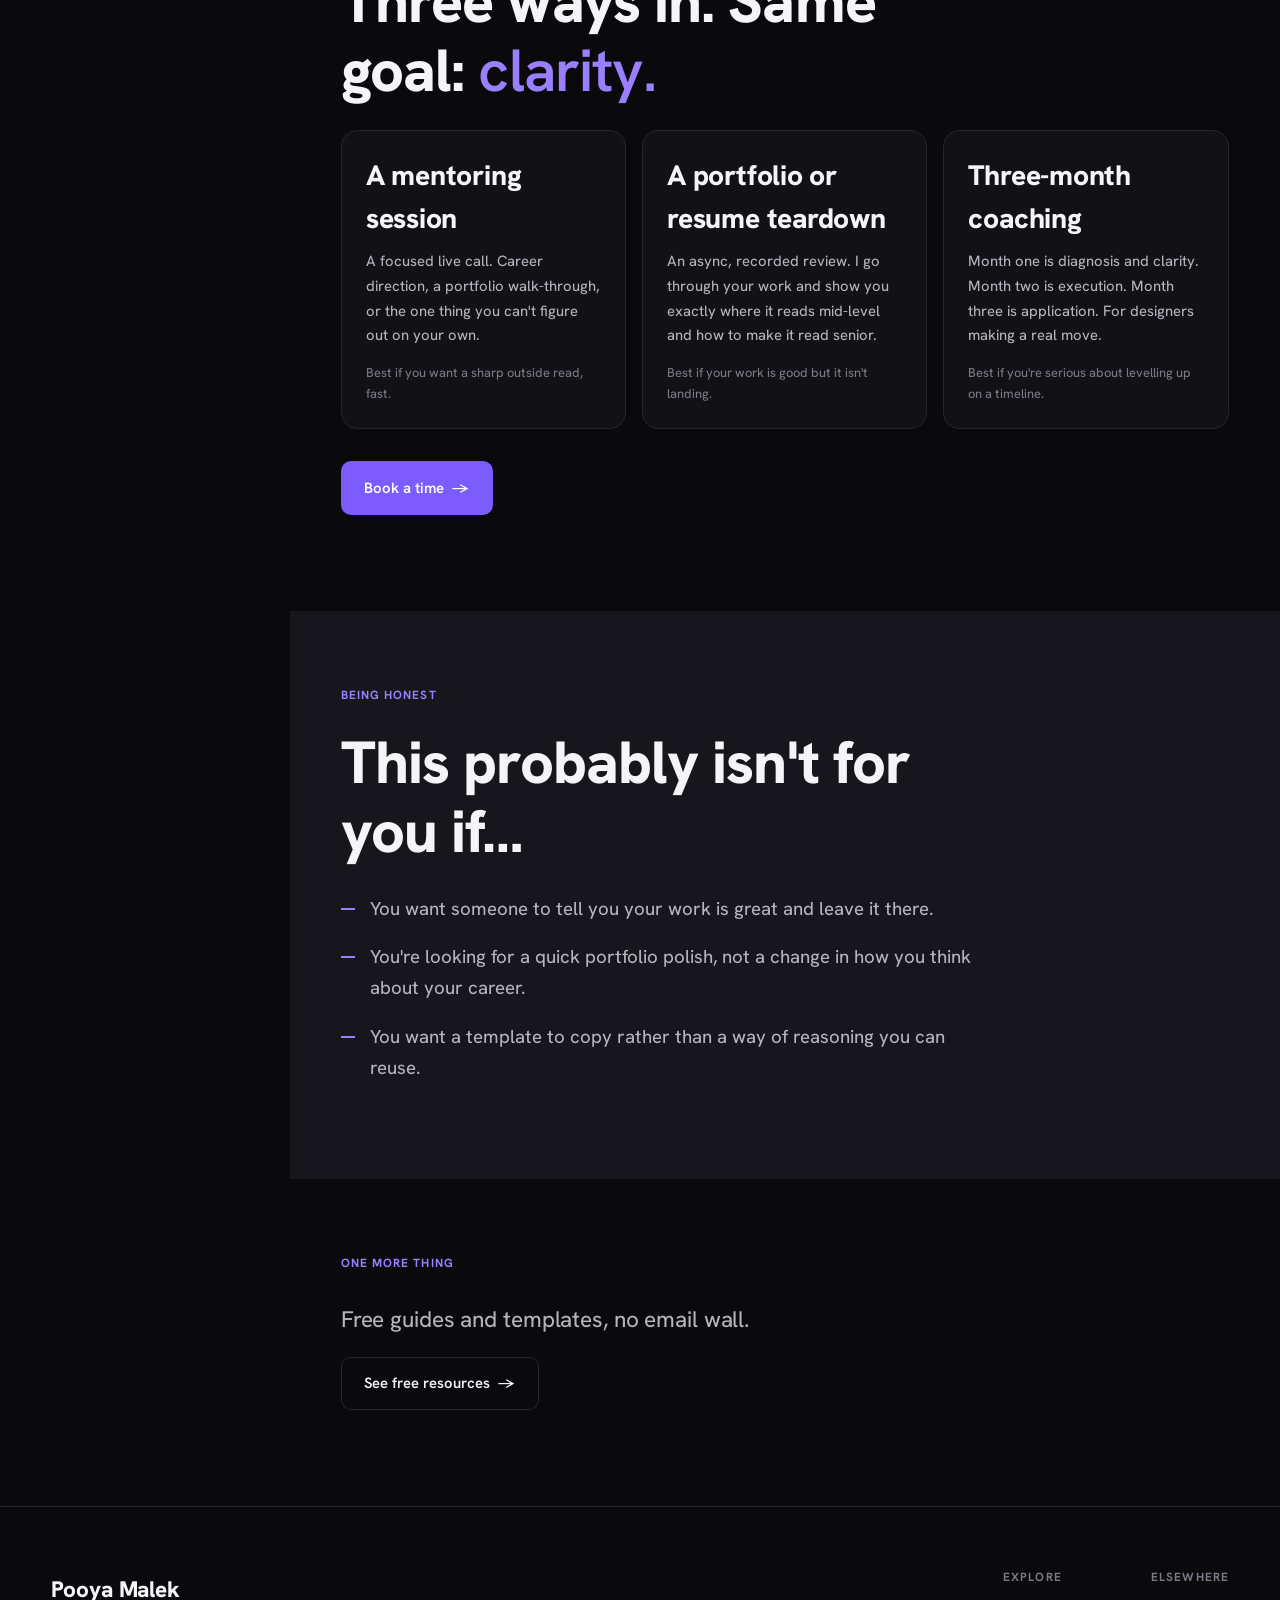
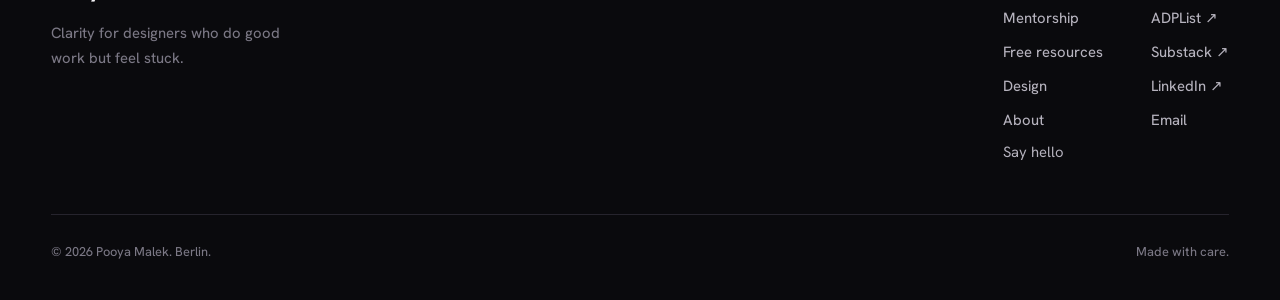
==== commit 0d56146e: "Rebuild as a hash-routed SPA with PWA support and a WebGL liquid-glow hero effect Replaces the multi" ====
--- a/index.html
+++ b/index.html
@@ -1,8 +1,8 @@
 <!DOCTYPE html>
-<html lang="en" data-theme="light">
+<html lang="en" data-theme="dark">
 <head>
 <meta charset="UTF-8" />
-<meta name="viewport" content="width=device-width, initial-scale=1.0" />
+<meta name="viewport" content="width=device-width, initial-scale=1.0, viewport-fit=cover" />
 <title>Pooya Malek · Design mentor. Clarity for stuck designers.</title>
 <meta name="description" content="You do good work but you're stuck before senior. The problem usually isn't your craft, it's clarity. I help product designers see what they're missing." />
 <meta property="og:title" content="Pooya Malek · Design mentor" />
@@ -10,209 +10,116 @@
 <meta property="og:type" content="website" />
 <meta property="og:url" content="https://www.pooyamalek.com/" />
 <link rel="canonical" href="https://www.pooyamalek.com/" />
+
+<link rel="manifest" href="manifest.json" />
+<meta name="theme-color" content="#0A0A0D" />
 <link rel="icon" href="assets/favicon.svg" type="image/svg+xml" />
+<link rel="icon" href="assets/icon-192.png" sizes="192x192" type="image/png" />
+<link rel="apple-touch-icon" href="assets/apple-touch-icon.png" />
+<meta name="apple-mobile-web-app-capable" content="yes" />
+<meta name="apple-mobile-web-app-status-bar-style" content="black-translucent" />
+<meta name="apple-mobile-web-app-title" content="Pooya Malek" />
+<meta name="mobile-web-app-capable" content="yes" />
+
 <script defer data-domain="www.pooyamalek.com" src="https://plausible.io/js/script.js"></script>
 <link rel="preconnect" href="https://fonts.googleapis.com" />
 <link rel="preconnect" href="https://fonts.gstatic.com" crossorigin />
-<link href="https://fonts.googleapis.com/css2?family=Philosopher:ital,wght@0,400;0,700;1,400;1,700&family=Mulish:wght@400;500;600;700&display=swap" rel="stylesheet" />
+<link href="https://fonts.googleapis.com/css2?family=Hanken+Grotesk:wght@400;500;600;700;800&display=swap" rel="stylesheet" />
 <link rel="stylesheet" href="styles.css" />
 <script src="script.js"></script>
 </head>
 <body>
 <a class="sr-only" href="#main">Skip to content</a>
 
-<!-- NAV -->
-<header class="nav" id="nav">
-  <div class="wrap nav-inner">
-    <a href="index.html" class="logo" aria-label="Pooya Malek, home"><span class="d"></span>Pooya Malek</a>
-    <div class="nav-right">
-      <nav class="nav-links" id="navLinks" aria-label="Primary">
-        <a href="index.html" aria-current="page">Start here</a>
-        <a href="work.html">Work</a>
-        <a href="resources.html">Free resources</a>
-        <a href="about.html">About</a>
-        <a href="work-with-me.html">Work with me</a>
-      </nav>
-      <a href="assessment.html" class="btn solid nav-assess">Assessment</a>
-      <button class="toggle" id="themeBtn" aria-label="Toggle light and dark theme">
-        <svg viewBox="0 0 24 24" fill="none" stroke="currentColor" stroke-width="2" stroke-linecap="round" aria-hidden="true"><circle cx="12" cy="12" r="4"/><path d="M12 2v2M12 20v2M4.9 4.9l1.4 1.4M17.7 17.7l1.4 1.4M2 12h2M20 12h2M4.9 19.1l1.4-1.4M17.7 6.3l1.4-1.4"/></svg>
-        <span id="themeLabel">Dark</span>
+<header class="topbar" id="topbar">
+  <div class="wrap topbar-inner">
+    <a href="#/mentorship" class="logo" aria-label="Pooya Malek, home">Pooya Malek</a>
+    <div class="topbar-actions">
+      <button class="topbar-link" data-say-hello>Say hello</button>
+      <button class="tab-item tab-item-avatar" data-tab="about" aria-label="About">
+        <img class="tab-avatar" src="assets/pooya.jpg" alt="" />
       </button>
-      <button class="menu-btn" id="menuBtn" aria-label="Toggle menu" aria-expanded="false" aria-controls="navLinks"><span></span></button>
     </div>
   </div>
 </header>
 
-<main id="main">
-  <!-- HERO -->
-  <section class="hero hero-convo">
-    <div class="hero-glow" aria-hidden="true"></div>
-    <div class="wrap">
-      <p class="kicker convo-in convo-kicker">Design mentor &middot; Berlin<span class="cursor-blink" aria-hidden="true"></span></p>
-      <h1 class="convo-h1">
-        <span class="beat beat-1">You do good work.</span>
-        <span class="beat-wrap">
-          <span class="typing-dots" aria-hidden="true"><i></i><i></i><i></i></span>
-          <span class="beat beat-2">So why doesn't it feel like <em>enough?</em></span>
-        </span>
-      </h1>
-      <p class="sub convo-in convo-sub">If you're a designer a few years in, doing solid work but stuck before senior, the problem usually isn't your craft. It's that no one has shown you how senior actually gets recognized. That's the part I help with.</p>
-      <div class="cta convo-in convo-cta">
-        <a class="btn solid" href="assessment.html">Take the 3-minute assessment <span class="arrow" aria-hidden="true">&rarr;</span></a>
-        <a class="btn ghost btn-nudge" href="#questions">Read the questions first <span class="nudge-arrow" aria-hidden="true">&darr;</span></a>
+<div class="tab-layout">
+  <nav class="subnav" id="mentorshipSubnav" hidden aria-label="Mentorship sections">
+    <div class="wrap subnav-inner">
+      <div class="tab-switch" aria-label="Switch section">
+        <span class="nav-indicator" aria-hidden="true"></span>
+        <button class="tab-item" data-tab="mentorship" aria-current="page">
+          <span>Mentorship</span>
+        </button>
+        <button class="tab-item" data-tab="design">
+          <span>Design</span>
+        </button>
       </div>
-      <div class="hero-meta convo-in convo-stats">
-        <div><div class="n">13</div><div class="l">Years in product design</div></div>
-        <div><div class="n">120+</div><div class="l">Designers taught</div></div>
-        <div><div class="n">20+</div><div class="l">Mentees on ADPList</div></div>
-        <div><div class="n">5&nbsp;to&nbsp;20+</div><div class="l">Team I helped build</div></div>
+      <div class="subnav-group">
+        <button class="subnav-item" data-mentorship-view="home">Intro</button>
+        <button class="subnav-item" data-mentorship-view="assessment">Assessment</button>
+        <button class="subnav-item" data-mentorship-view="learn">Learn</button>
+        <button class="subnav-item" data-mentorship-view="resources">Free resources</button>
+      </div>
+      <button class="btn solid subnav-cta" data-book-cta>Book a time</button>
+    </div>
+  </nav>
+
+  <nav class="subnav" id="designSubnav" hidden aria-label="Design sections">
+    <div class="wrap subnav-inner">
+      <div class="tab-switch" aria-label="Switch section">
+        <span class="nav-indicator" aria-hidden="true"></span>
+        <button class="tab-item" data-tab="mentorship">
+          <span>Mentorship</span>
+        </button>
+        <button class="tab-item" data-tab="design">
+          <span>Design</span>
+        </button>
+      </div>
+      <div class="subnav-group">
+        <button class="subnav-item" data-design-view="professional">Professional</button>
+        <button class="subnav-item" data-design-view="personal">Personal</button>
       </div>
     </div>
-  </section>
+  </nav>
 
-  <!-- ASSESSMENT INTRO -->
-  <section id="assessment-intro">
-    <div class="wrap">
-      <div class="section-head reveal">
-        <p class="kicker">The Clarity Assessment</p>
-        <h2>Seven questions. One honest read.</h2>
-        <p class="lead">Answer honestly and I'll tell you exactly what's keeping you at mid-level, then hand you a three-step plan to move past it. Free, about three minutes, no score to feel bad about.</p>
-      </div>
-      <div class="reveal d1" style="margin-top:1.7rem;">
-        <a class="btn solid" href="assessment.html">Take the 3-minute assessment <span class="arrow" aria-hidden="true">&rarr;</span></a>
-        <p class="pickup" id="pickupPlan" hidden>Already took it? <a href="plan.html">Pick up your saved plan <span aria-hidden="true">&rarr;</span></a></p>
+  <main id="main">
+    <div id="view-root" class="view-root"></div>
+  </main>
+
+  <nav class="subnav" id="aboutSubnav" hidden aria-label="About sections">
+    <div class="wrap subnav-inner">
+      <div class="subnav-group">
+        <button class="subnav-item" data-about-view="story">Story</button>
+        <button class="subnav-item" data-about-view="notes">Notes</button>
+        <button class="subnav-item" data-about-view="vibes">Vibes</button>
+        <button class="subnav-item" data-about-view="books">Books</button>
+        <button class="subnav-item" data-about-view="photography">Photography</button>
       </div>
     </div>
-  </section>
+  </nav>
+</div>
 
-  <!-- HUMAN HELLO -->
-  <section class="human">
-    <div class="wrap human-grid">
-      <img class="photo reveal" src="assets/pooya.jpg" alt="Pooya Malek" />
-      <div class="reveal d1">
-        <p class="note">Hi, I'm Pooya. For thirteen years I've designed the products people use to book flights, find homes, and buy things online. Somewhere along the way I realized most good designers aren't stuck on skill. They're stuck on clarity. So now I spend part of my time helping them find it.
-        <span class="sign">Glad you're here.</span></p>
-      </div>
-    </div>
-  </section>
-
-  <!-- QUESTIONS -->
-  <section id="questions">
-    <div class="wrap">
-      <div class="section-head reveal">
-        <p class="kicker">The questions I get asked most</p>
-        <h2>Straight answers, the way I'd give them over coffee.</h2>
-      </div>
-      <div class="qa">
-        <div class="qitem reveal">
-          <button class="qbtn">How do I know if I'm ready for senior?<span class="pl" aria-hidden="true">+</span></button>
-          <div class="qans"><p>You're ready when you can explain the decision, not just show the screen. If you can say why the call was right, what you gave up, and what happened because of it, you're already working at senior. Most people wait to be told. You don't have to.</p></div>
-        </div>
-        <div class="qitem reveal">
-          <button class="qbtn">Why do I keep getting good feedback but no promotion?<span class="pl" aria-hidden="true">+</span></button>
-          <div class="qans"><p>Because good feedback measures your work, and promotion measures how visible your thinking is. Those are different things. You're probably handing over outcomes when the people deciding need to see the judgment behind them. That gap is fixable, and usually faster than you'd expect.</p></div>
-        </div>
-        <div class="qitem reveal">
-          <button class="qbtn">My portfolio isn't landing. What's wrong with it?<span class="pl" aria-hidden="true">+</span></button>
-          <div class="qans"><p>It probably has ten screens and no decisions. Nobody hiring you is buying your pixels, they're buying how you think. So cut the tour. Show one hard call, why you made it, and what changed because of it. One honest decision beats ten polished mockups.</p></div>
-        </div>
-        <div class="qitem reveal">
-          <button class="qbtn">I freeze in interviews. How do I fix that?<span class="pl" aria-hidden="true">+</span></button>
-          <div class="qans"><p>Usually you're trying to remember everything instead of telling one thing well. Pick a single project and practice telling it until the decision, not the design, is the point. Confidence comes from knowing your own story, not from having more slides.</p></div>
-        </div>
-      </div>
-    </div>
-  </section>
-
-  <!-- STORIES -->
-  <section>
-    <div class="wrap">
-      <div class="section-head reveal">
-        <p class="kicker">What changed for people I've worked with</p>
-        <h2>Not quotes on a wall. Real turns.</h2>
-        <p class="lead">Names left out on purpose. What matters is the shift, and that it's probably the same one you're looking for.</p>
-      </div>
-      <div class="stories">
-        <div class="story reveal">
-          <div class="stage">Where she was</div>
-          <div class="was">"Mid-level for four years. Always 'so close.'"</div>
-          <div class="shift">We stopped polishing the portfolio and rebuilt how she talked about her decisions.</div>
-          <div class="now">Promoted to senior two review cycles later.</div>
-        </div>
-        <div class="story reveal d1">
-          <div class="stage">Where he was</div>
-          <div class="was">"Strong designer. Fell apart in interviews."</div>
-          <div class="shift">We practiced one project until the reasoning carried it, not the visuals.</div>
-          <div class="now">Signed a senior offer, and asked for more than he planned to.</div>
-        </div>
-        <div class="story reveal d2">
-          <div class="stage">Where they were</div>
-          <div class="was">"Being pushed into management, unsure it was right."</div>
-          <div class="shift">We separated what they wanted from what was being handed to them.</div>
-          <div class="now">Stayed an IC, moved onto a staff track, still doing the craft.</div>
-        </div>
-      </div>
-      <p class="soft-note reveal">These are placeholders. We'll swap in real, anonymized stories from your mentees.</p>
-    </div>
-  </section>
-
-  <!-- RESOURCES TEASER -->
-  <section class="human">
-    <div class="wrap">
-      <div class="section-head reveal">
-        <p class="kicker">Take something with you</p>
-        <h2>Free. No email wall. Just useful.</h2>
-        <p class="lead">Start with these whether or not we ever talk. If they help, you'll know where to find me.</p>
-      </div>
-      <div class="grid-2" style="margin-top:2rem;">
-        <a class="rcard reveal" href="resources.html"><div><div class="t">The Senior Readiness Check</div><div class="m">Ten honest questions. Fifteen minutes.</div></div><span class="get">Download</span></a>
-        <a class="rcard reveal d1" href="resources.html"><div><div class="t">Impact over Output</div><div class="m">A one-page way to reframe your work.</div></div><span class="get">Download</span></a>
-      </div>
-      <div class="reveal" style="margin-top:1.6rem;">
-        <a class="btn ghost" href="resources.html">See all free resources <span class="arrow" aria-hidden="true">&rarr;</span></a>
-      </div>
-    </div>
-  </section>
-
-  <!-- CLOSING CTA -->
-  <section class="cta-band">
-    <div class="wrap">
-      <div class="cta-card reveal">
-        <div class="inner">
-          <p class="kicker" style="color:var(--btn-fg);">Two ways to start</p>
-          <h2>Book a session, or read along.</h2>
-          <p>Bring the thing you can't figure out and we'll look at it together. Or subscribe and get the thinking every couple of weeks, no pressure either way.</p>
-          <div class="cta-actions">
-            <a class="btn on-purple" href="work-with-me.html">Book a session <span class="arrow" aria-hidden="true">&rarr;</span></a>
-            <a class="btn on-purple-ghost" href="https://substack.com/@pooyamalek" target="_blank" rel="noopener">Read the newsletter <span class="arrow" aria-hidden="true">&#8599;</span></a>
-          </div>
-        </div>
-      </div>
-    </div>
-  </section>
-</main>
-
-<!-- FOOTER -->
 <footer class="foot">
   <div class="wrap">
     <div class="foot-grid">
       <div>
-        <a href="index.html" class="logo"><span class="d"></span>Pooya Malek</a>
+        <a href="#/mentorship" class="logo">Pooya Malek</a>
         <p class="tag">Clarity for designers who do good work but feel stuck.</p>
       </div>
       <div class="foot-links">
         <div class="foot-col">
           <h2>Explore</h2>
-          <a href="assessment.html">Assessment</a>
-          <a href="work.html">Work</a>
-          <a href="resources.html">Free resources</a>
-          <a href="about.html">About</a>
-          <a href="work-with-me.html">Work with me</a>
+          <a href="#/mentorship">Mentorship</a>
+          <a href="#/mentorship/resources">Free resources</a>
+          <a href="#/design">Design</a>
+          <a href="#/about">About</a>
+          <button data-say-hello>Say hello</button>
         </div>
         <div class="foot-col">
           <h2>Elsewhere</h2>
           <a href="https://adplist.org/mentors/pooya-malek" target="_blank" rel="noopener">ADPList &#8599;</a>
-          <a href="https://substack.com/@pooyamalek" target="_blank" rel="noopener">Substack &#8599;</a>
+          <a href="https://pooyamalek.substack.com" target="_blank" rel="noopener">Substack &#8599;</a>
           <a href="https://www.linkedin.com/in/pooyamalek/" target="_blank" rel="noopener">LinkedIn &#8599;</a>
           <a href="mailto:malek.pooya@gmail.com">Email</a>
         </div>
@@ -224,5 +131,27 @@
     </div>
   </div>
 </footer>
+
+<div class="sheet-backdrop" id="sheetBackdrop" hidden></div>
+<div class="sheet" id="sheet" role="dialog" aria-modal="true" hidden>
+  <div class="sheet-grab" aria-hidden="true"></div>
+  <div class="sheet-body" id="sheetBody"></div>
+</div>
+
+<nav class="tabbar" id="tabbar" aria-label="Primary">
+  <button class="tab-item" data-tab="mentorship" aria-current="page">
+    <span>Mentorship</span>
+  </button>
+  <button class="tab-item" data-tab="design">
+    <span>Design</span>
+  </button>
+  <button class="tab-item tab-item-avatar" data-tab="about" aria-label="About">
+    <img class="tab-avatar" src="assets/pooya.jpg" alt="" />
+  </button>
+</nav>
+
+<script src="assessment.js"></script>
+<script src="views.js"></script>
+<script src="app.js"></script>
 </body>
 </html>
--- a/styles.css
+++ b/styles.css
@@ -1,323 +1,504 @@
 /* =========================================================
-   Pooya Malek · warm & human design system
-   Purple accent on warm neutrals. Light + dark.
+   Pooya Malek · Mobbin-style product UI
+   Neutral near-black stage plus one flat violet accent. Hanken Grotesk
+   throughout, no serif, no gradients, no glow. Same selector names as
+   before so index.html, views.js, app.js and assessment.js are untouched.
+   Token names on the left are the ones the rest of the app reads; the
+   new hex values sit on the right, mapped per the new color system.
    ========================================================= */
 
 :root{
-  --serif:"Philosopher",Georgia,serif;
-  --sans:"Mulish",ui-sans-serif,system-ui,-apple-system,sans-serif;
-  --maxw:1040px;
+  --face:"Hanken Grotesk",system-ui,-apple-system,sans-serif;
+  --maxw:none;
   --g:clamp(1.15rem,4vw,3.5rem);
-  --r:18px;
+  --rail:200px;
   --ease:cubic-bezier(.2,.8,.2,1);
-}
-
-/* ---- Themes: warm neutrals + purple ---- */
+  --radius:10px;
+
+  /* ---- 12-step type scale: fluid between 375px and 1440px viewports.
+     Unchanged from the prior system, this is a sizing scale, not a
+     font choice, it works the same under a grotesk as it did under a
+     serif. ---- */
+  --s1:clamp(11px,10.65px + .094vw,12px);   --ls1:.09em;  --lh1:1.4;
+  --s2:clamp(12px,11.65px + .094vw,13px);   --ls2:.04em;  --lh2:1.45;
+  --s3:clamp(14px,13.65px + .094vw,15px);   --ls3:0em;    --lh3:1.55;
+  --s4:clamp(17px,16.3px + .188vw,19px);    --ls4:0em;    --lh4:1.65;
+  --s5:clamp(20px,18.94px + .282vw,23px);   --ls5:-.005em;--lh5:1.6;
+  --s6:clamp(24px,22.24px + .47vw,29px);    --ls6:-.008em;--lh6:1.5;
+  --s7:clamp(29px,26.54px + .657vw,36px);   --ls7:-.01em; --lh7:1.35;
+  --s8:clamp(36px,32.48px + .939vw,46px);   --ls8:-.012em;--lh8:1.25;
+  --s9:clamp(46px,40.37px + 1.502vw,62px);  --ls9:-.015em;--lh9:1.15;
+  --s10:clamp(60px,49.44px + 2.817vw,90px); --ls10:-.018em;--lh10:1.08;
+  --s11:clamp(82px,65.8px + 4.319vw,128px); --ls11:-.02em; --lh11:1;
+  --s12:clamp(112px,89.46px + 6.009vw,176px);--ls12:-.025em;--lh12:.92;
+
+  /* ---- Spacing scale ---- */
+  --sp-1:4px; --sp-2:8px; --sp-3:12px; --sp-4:16px; --sp-5:24px;
+  --sp-6:32px; --sp-7:48px; --sp-8:64px; --sp-9:96px; --sp-10:128px;
+}
+
+/* ---- Themes. Dark is primary and default (data-theme="dark" in
+   index.html). Light is kept working but tuned second, it's secondary. ---- */
+html[data-theme="dark"]{
+  --bg:#0A0A0D; --surface:#121116; --raise:#17161C;
+  --ink:#F5F4F7; --ink-soft:#B6B3BE; --muted:#7B7885; --line:#26242D; --line-soft:#1E1D24;
+  --purple:#7C5CFF; --purple-2:#9A80FF; --wash:#1A1730; --btn-fg:#FFFFFF; --ok:#4ADE80;
+  --shadow:0 1px 0 rgba(255,255,255,.05) inset,0 20px 50px rgba(0,0,0,.5);
+}
 html[data-theme="light"]{
-  --bg:#FAF6F0; --surface:#FFFDFA; --raise:#F3EBF4;
-  --ink:#241C28; --ink-soft:#4C4350; --muted:#7A7080; --line:#E7DED6;
-  --purple:#4C2E8E; --purple-2:#6D4AE0; --wash:#F1E9F7; --btn-fg:#FFFFFF;
-  --shadow:0 24px 60px rgba(48,28,74,.10);
-}
-html[data-theme="dark"]{
-  --bg:#17121C; --surface:#201826; --raise:#241C2E;
-  --ink:#F1EBEF; --ink-soft:#CFC6D2; --muted:#9A8FA2; --line:#332A3C;
-  --purple:#BBA4FF; --purple-2:#C9B6FF; --wash:#211830; --btn-fg:#170F22;
-  --shadow:0 24px 60px rgba(0,0,0,.45);
+  --bg:#F7F6F8; --surface:#FFFFFF; --raise:#EFEDF3;
+  --ink:#141318; --ink-soft:#4A4750; --muted:#8A8791; --line:#E3E1E8; --line-soft:#ECEAF0;
+  --purple:#7C5CFF; --purple-2:#6544E0; --wash:#F1EDFF; --btn-fg:#FFFFFF; --ok:#22B360;
+  --shadow:0 1px 0 rgba(255,255,255,.6) inset,0 20px 50px rgba(20,16,30,.12);
 }
 
 *{box-sizing:border-box;}
+[hidden]{display:none!important;}
 html{-webkit-text-size-adjust:100%;scroll-behavior:smooth;}
 body{
   margin:0;background:var(--bg);color:var(--ink);
-  font-family:var(--sans);font-size:clamp(1rem,.97rem+.16vw,1.115rem);line-height:1.6;
+  font-family:var(--face);font-weight:450;
+  font-size:var(--s4);letter-spacing:var(--ls4);line-height:var(--lh4);
   -webkit-font-smoothing:antialiased;text-rendering:optimizeLegibility;overflow-x:hidden;
-  transition:background .4s var(--ease),color .4s var(--ease);
+  transition:background .3s var(--ease),color .3s var(--ease);
 }
 a{color:inherit;text-decoration:none;}
 img{max-width:100%;display:block;}
 .wrap{max-width:var(--maxw);margin:0 auto;padding:0 var(--g);}
 .sr-only{position:absolute;width:1px;height:1px;padding:0;margin:-1px;overflow:hidden;clip:rect(0,0,0,0);white-space:nowrap;border:0;}
 
-h1,h2,h3{font-family:var(--serif);font-weight:300;letter-spacing:-.015em;line-height:1.08;margin:0;}
-em{font-style:italic;color:var(--purple);}
+h1,h2,h3{font-family:var(--face);font-weight:800;margin:0;}
+h1{font-size:var(--s10);letter-spacing:var(--ls10);line-height:var(--lh10);}
+h2{font-size:var(--s9);letter-spacing:var(--ls9);line-height:var(--lh9);}
+h3{font-size:var(--s8);letter-spacing:var(--ls8);line-height:var(--lh8);}
+em{font-style:normal;color:var(--purple-2);font-weight:600;}
 
 /* ---- Type helpers ---- */
-.kicker{font-size:.75rem;font-weight:600;letter-spacing:.2em;text-transform:uppercase;color:var(--purple);display:inline-flex;gap:.6rem;align-items:center;font-family:var(--sans);}
-.kicker::before{content:"";width:24px;height:1.5px;background:var(--purple);}
-.lead{color:var(--ink-soft);max-width:54ch;margin:1.1rem 0 0;font-size:1.12rem;}
-
-/* ---- Buttons ---- */
+.kicker{font-size:var(--s1);letter-spacing:var(--ls1);line-height:var(--lh1);font-weight:700;text-transform:uppercase;color:var(--purple-2);display:inline-flex;gap:.6rem;align-items:center;}
+.lead{color:var(--ink-soft);max-width:54ch;margin:1.1rem 0 0;font-size:var(--s5);letter-spacing:var(--ls5);line-height:var(--lh5);}
+
+/* ---- Buttons: solid violet fill for primary, neutral outline for ghost.
+   Motion is transform and opacity only, a 1px lift on hover. ---- */
 .btn{
-  display:inline-flex;align-items:center;gap:.5rem;font-family:var(--sans);font-weight:600;font-size:.98rem;
-  border-radius:100px;padding:.85rem 1.4rem;cursor:pointer;border:1.5px solid var(--purple);
-  transition:transform .2s var(--ease),opacity .2s,background .25s,color .25s,box-shadow .25s;
+  display:inline-flex;align-items:center;gap:.5rem;font-family:var(--face);font-weight:600;font-size:var(--s3);
+  border-radius:var(--radius);padding:.85rem 1.4rem;cursor:pointer;border:1.5px solid transparent;
+  transition:transform .15s var(--ease),background .2s,color .2s,border-color .2s;
 }
 .btn .arrow{transition:transform .2s var(--ease);}
 .btn:hover .arrow{transform:translate(3px,-3px);}
-.btn.solid{background:var(--purple);color:var(--btn-fg);}
-.btn.solid:hover{transform:translateY(-2px);box-shadow:var(--shadow);}
-.btn.ghost{background:transparent;color:var(--ink);}
-.btn.ghost:hover{background:var(--purple);color:var(--btn-fg);}
-
-/* ---- Nav ---- */
-header.nav{position:sticky;top:0;z-index:60;background:color-mix(in srgb,var(--bg) 84%,transparent);backdrop-filter:saturate(140%) blur(10px);border-bottom:1px solid transparent;transition:border-color .3s,background .4s;}
-header.nav.scrolled{border-color:var(--line);}
-.nav-inner{display:flex;align-items:center;justify-content:space-between;height:72px;}
-.logo{font-family:var(--serif);font-weight:500;font-size:1.4rem;letter-spacing:-.01em;display:flex;align-items:center;gap:.55rem;}
-.logo .d{width:8px;height:8px;border-radius:50%;background:var(--purple);}
-.nav-right{display:flex;align-items:center;gap:1.6rem;}
-.nav-links{display:flex;align-items:center;gap:1.5rem;}
-.nav-links a{font-size:.94rem;font-weight:500;color:var(--ink-soft);position:relative;padding:.2rem 0;}
-.nav-links a::after{content:"";position:absolute;left:0;bottom:-3px;height:1.5px;width:0;background:var(--purple);transition:width .25s var(--ease);}
-.nav-links a:hover,.nav-links a[aria-current="page"]{color:var(--ink);}
-.nav-links a:hover::after,.nav-links a[aria-current="page"]::after{width:100%;}
-.nav-assess{padding:.55rem 1.15rem;font-size:.88rem;white-space:nowrap;flex-shrink:0;}
-.toggle{display:inline-flex;align-items:center;gap:.5rem;border:1px solid var(--line);background:var(--surface);color:var(--ink-soft);border-radius:100px;padding:.42rem .7rem;font-size:.82rem;font-weight:500;cursor:pointer;transition:all .25s;}
-.toggle:hover{border-color:var(--purple);color:var(--purple);}
-.toggle svg{width:15px;height:15px;}
-.menu-btn{display:none;background:none;border:none;cursor:pointer;width:44px;height:44px;align-items:center;justify-content:center;}
-.menu-btn span,.menu-btn span::before,.menu-btn span::after{content:"";display:block;width:22px;height:2px;background:var(--ink);transition:transform .3s,opacity .3s;position:relative;}
-.menu-btn span::before{position:absolute;top:-7px;}
-.menu-btn span::after{position:absolute;top:7px;}
-body.menu-open .menu-btn span{background:transparent;}
-body.menu-open .menu-btn span::before{transform:translateY(7px) rotate(45deg);}
-body.menu-open .menu-btn span::after{transform:translateY(-7px) rotate(-45deg);}
+.btn.solid{background:var(--purple);color:#fff;}
+.btn.solid:hover{background:var(--purple-2);transform:translateY(-1px);}
+.btn.ghost{background:transparent;color:var(--ink);border-color:var(--line);}
+.btn.ghost:hover{border-color:var(--purple);transform:translateY(-1px);}
+
+/* ---- App shell: top bar. Blurred translucent surface, hairline border. ---- */
+.topbar{position:sticky;top:0;z-index:70;background:color-mix(in srgb,var(--bg) 82%,transparent);backdrop-filter:blur(16px) saturate(160%);-webkit-backdrop-filter:blur(16px) saturate(160%);border-bottom:1px solid transparent;transition:border-color .3s;}
+.topbar.scrolled{border-color:var(--line);}
+.topbar-inner{display:flex;align-items:center;justify-content:space-between;height:64px;}
+.logo{font-family:var(--face);font-weight:800;font-size:var(--s5);letter-spacing:var(--ls5);}
+.topbar-actions{display:flex;align-items:center;gap:1rem;}
+.topbar-actions .tab-item-avatar{display:none;}
+.topbar-link{background:none;border:none;font-family:var(--face);font-weight:600;font-size:var(--s3);letter-spacing:var(--ls3);color:var(--ink-soft);cursor:pointer;padding:0;transition:color .2s;}
+.topbar-link:hover{color:var(--purple-2);}
+
+/* ---- Tabs: pill toggles, muted at rest, a card surface when active.
+   Shared by the tab-switch (top of the rail) and the mobile bottom bar. ---- */
+.tab-item{background:none;border:none;color:var(--muted);font-family:var(--face);font-size:var(--s3);letter-spacing:0;font-weight:600;padding:.55rem 1rem;border-radius:var(--radius);cursor:pointer;transition:color .2s,background .2s;}
+.tab-item.active{color:var(--ink);background:var(--surface);}
+.tab-item-avatar{padding:0;background:none;}
+.tab-avatar{width:34px;height:34px;border-radius:9px;object-fit:cover;filter:grayscale(1) brightness(.85);transition:filter .2s;}
+.tab-item-avatar.active .tab-avatar,.tab-item-avatar:hover .tab-avatar{filter:none;}
+
+/* ---- Tab switch: a rounded capsule with a sliding indicator behind the
+   active or hovered item, adapted from mammothbrands.com's header pill.
+   Sits at the top of the Mentorship/Design rail on desktop (see the 960px
+   query), letting you jump between them without leaving the side panel.
+   The indicator (positioned by app.js, which measures the target tab's
+   offsetLeft/offsetWidth) does the highlighting, so tab-items inside this
+   capsule sit flat and just carry text color. ---- */
+.tab-switch{display:none;}
+.tab-switch .tab-item{position:relative;z-index:2;background:none!important;flex:1;text-align:center;}
+.tab-switch .tab-item.active{color:var(--ink);}
+.nav-indicator{position:absolute;top:.35rem;bottom:.35rem;left:0;width:0;background:var(--surface);border-radius:var(--radius);box-shadow:var(--shadow);transition:width .35s cubic-bezier(.34,1.56,.64,1),left .35s cubic-bezier(.34,1.56,.64,1);z-index:1;}
+
+/* ---- Sub-nav: a segmented control on mobile, a left rail on desktop
+   (see the 960px query), restyled but the same layout behavior. ---- */
+.tab-layout{display:flex;flex-direction:column;}
+.tab-layout #main{order:0;}
+.tab-layout .subnav{order:-1;}
+
+.subnav{position:sticky;top:64px;z-index:65;background:var(--bg);border-bottom:1px solid var(--line);}
+.subnav-inner{display:flex;justify-content:flex-start;padding:.7rem 0;overflow-x:auto;}
+.subnav-group{display:inline-flex;gap:.25rem;background:var(--raise);padding:.3rem;border-radius:calc(var(--radius) + 4px);}
+.subnav-item{background:none;border:none;font-family:var(--face);font-weight:600;font-size:var(--s3);letter-spacing:0;color:var(--muted);padding:.5rem 1rem;border-radius:var(--radius);cursor:pointer;white-space:nowrap;transition:color .2s,background .2s;}
+.subnav-item:hover{color:var(--ink);}
+.subnav-item.active{color:var(--ink);background:var(--surface);}
+.subnav-cta{flex-shrink:0;margin-left:.5rem;}
 
 /* ---- Sections ---- */
-section{padding:clamp(2.8rem,6vw,4.8rem) 0;}
+section{padding:clamp(var(--sp-7),6vw,var(--sp-8)) 0 clamp(var(--sp-8),9vw,var(--sp-9));}
 .section-head{max-width:60ch;}
-.section-head h2{font-size:clamp(1.9rem,1.4rem+2vw,3.1rem);margin-top:1rem;}
+.section-head h2{margin-top:.8rem;}
 
 /* ---- Hero ---- */
-.hero{padding:clamp(3rem,7vw,5.5rem) 0 clamp(2.4rem,5vw,3.5rem);position:relative;overflow:hidden;}
-.hero h1{font-size:clamp(2.3rem,5.6vw,4.6rem);line-height:1.06;max-width:16ch;margin-top:1.3rem;}
-.hero .sub{max-width:46ch;color:var(--ink-soft);font-size:clamp(1.05rem,1rem+.35vw,1.28rem);margin:1.4rem 0 0;}
-.hero .cta{display:flex;flex-wrap:wrap;gap:.8rem;margin-top:1.9rem;}
-.hero-meta{display:flex;flex-wrap:wrap;gap:1.3rem 2rem;margin-top:2.6rem;padding-top:1.8rem;border-top:1px solid var(--line);}
-.hero-meta .n{font-family:var(--serif);font-weight:400;font-size:1.9rem;line-height:1;}
-.hero-meta .l{font-size:.82rem;color:var(--muted);margin-top:.35rem;}
-
-/* ---- Hero: conversational reveal (home page only) ---- */
-.hero-convo{--ease-expo:cubic-bezier(.16,1,.3,1);}
-.hero-glow{
-  position:absolute;inset:-15% -10% auto -10%;height:135%;z-index:-1;pointer-events:none;
-  background:
-    radial-gradient(42% 55% at 28% 22%, color-mix(in srgb,var(--purple) 22%,transparent), transparent 70%),
-    radial-gradient(34% 46% at 76% 62%, color-mix(in srgb,var(--purple-2) 18%,transparent), transparent 70%);
-  filter:blur(40px);
-  opacity:.55;
-  animation:heroGlowDrift 22s ease-in-out infinite alternate;
-}
-@keyframes heroGlowDrift{
-  0%{transform:translate3d(0,0,0) scale(1);}
-  100%{transform:translate3d(2%,-3%,0) scale(1.07);}
-}
-.convo-in{opacity:0;animation:convoRise .6s both;animation-timing-function:var(--ease-expo);}
-.convo-kicker{position:relative;display:inline-flex;align-items:center;animation-delay:.05s;}
-.convo-sub{animation-delay:1.75s;}
-.convo-cta{animation-delay:1.85s;}
-.convo-stats{animation-delay:1.95s;}
-@keyframes convoRise{from{opacity:0;transform:translateY(14px);}to{opacity:1;transform:translateY(0);}}
-.cursor-blink{
-  display:inline-block;width:2px;height:.85em;margin-left:.4em;vertical-align:-.1em;background:var(--purple);
-  animation:cursorBlink .3s steps(1) 2, cursorFadeOut .25s linear .6s forwards;
-}
-@keyframes cursorBlink{50%{opacity:0;}}
-@keyframes cursorFadeOut{to{opacity:0;}}
-.convo-h1 .beat{display:inline-block;}
-.convo-h1 .beat-1{opacity:0;animation:convoRise .6s .3s both;animation-timing-function:var(--ease-expo);}
-.beat-wrap{position:relative;display:inline-block;}
-.typing-dots{
-  position:absolute;left:.05em;top:.4em;display:inline-flex;align-items:center;gap:.28em;opacity:0;
-  animation:dotsInOut .55s ease .9s both;
-}
-.typing-dots i{width:.42rem;height:.42rem;border-radius:50%;background:var(--purple);display:inline-block;animation:dotPulse 1s ease-in-out infinite;}
-.typing-dots i:nth-child(2){animation-delay:.15s;}
-.typing-dots i:nth-child(3){animation-delay:.3s;}
-@keyframes dotPulse{0%,100%{transform:translateY(0);opacity:.4;}50%{transform:translateY(-3px);opacity:1;}}
-@keyframes dotsInOut{0%{opacity:0;}25%{opacity:1;}80%{opacity:1;}100%{opacity:0;}}
-.convo-h1 .beat-2{opacity:0;animation:convoRise .5s 1.2s both;animation-timing-function:var(--ease-expo);}
-.btn-nudge .nudge-arrow{display:inline-block;margin-left:.1em;animation:nudgeBounce 1.8s ease-in-out infinite;}
-@keyframes nudgeBounce{0%,100%{transform:translateY(0);}50%{transform:translateY(3px);}}
-@media(prefers-reduced-motion:reduce){
-  .hero-glow{animation:none;}
-  .typing-dots{display:none;}
-  .btn-nudge .nudge-arrow{animation:none;}
-}
-
-/* ---- Human hello ---- */
-.human{background:var(--raise);transition:background .4s;}
-.human-grid{display:grid;gap:2rem;align-items:center;}
-.photo{width:150px;height:150px;border-radius:50%;object-fit:cover;border:1px solid var(--line);flex-shrink:0;
-  background:radial-gradient(circle at 35% 30%,color-mix(in srgb,var(--purple) 30%,var(--surface)),var(--surface));
-  display:flex;align-items:center;justify-content:center;color:var(--muted);font-size:.7rem;text-align:center;line-height:1.3;}
-.note{font-family:var(--serif);font-weight:300;font-size:clamp(1.25rem,1rem+1vw,1.9rem);line-height:1.35;letter-spacing:-.01em;}
-.note .sign{display:block;font-style:italic;font-size:1.05rem;color:var(--purple);margin-top:1rem;}
-
-/* ---- Questions accordion ---- */
-.qa{margin-top:2rem;border-top:1px solid var(--line);}
-.qitem{border-bottom:1px solid var(--line);}
-.qbtn{width:100%;text-align:left;background:none;border:none;cursor:pointer;padding:1.3rem 0;display:flex;justify-content:space-between;gap:1rem;align-items:baseline;color:var(--ink);font-family:var(--serif);font-weight:400;font-size:clamp(1.15rem,1rem+.6vw,1.5rem);letter-spacing:-.01em;}
-.qbtn .pl{color:var(--purple);flex-shrink:0;font-family:var(--sans);font-size:1.4rem;line-height:1;transition:transform .3s;}
-.qitem.open .pl{transform:rotate(45deg);}
-.qans{max-height:0;overflow:hidden;transition:max-height .4s var(--ease);}
-.qans p{margin:0 0 1.3rem;color:var(--ink-soft);font-size:1.06rem;max-width:62ch;}
-.qitem.open .qans{max-height:420px;}
-
-/* ---- Stories ---- */
-.stories{display:grid;gap:1.2rem;margin-top:2rem;}
-.story{background:var(--surface);border:1px solid var(--line);border-radius:var(--r);padding:1.6rem;transition:background .4s,transform .3s var(--ease),border-color .3s;}
-.story:hover{transform:translateY(-4px);border-color:var(--purple);}
-.story .stage{font-size:.72rem;letter-spacing:.12em;text-transform:uppercase;color:var(--muted);margin-bottom:.5rem;}
-.story .was{font-family:var(--serif);font-style:italic;font-weight:300;font-size:1.25rem;line-height:1.3;color:var(--ink);}
-.story .shift{margin:1.1rem 0;color:var(--ink-soft);font-size:.98rem;border-left:2px solid var(--purple);padding-left:.9rem;}
-.story .now{font-weight:600;color:var(--purple);font-size:1rem;}
-
-/* ---- Cards / resources ---- */
-.grid-2{display:grid;gap:1.1rem;}
-.rcard{background:var(--surface);border:1.5px solid var(--line);border-radius:var(--r);padding:1.5rem;display:flex;justify-content:space-between;gap:1rem;align-items:center;transition:background .4s,transform .3s var(--ease),border-color .3s,box-shadow .3s;}
-.rcard:hover{transform:translateY(-3px);border-color:var(--purple);}
-.rcard:target{border-color:var(--purple);box-shadow:var(--shadow);}
-.rcard .t{font-family:var(--serif);font-weight:400;font-size:1.25rem;letter-spacing:-.01em;}
-.rcard .m{font-size:.85rem;color:var(--muted);margin-top:.3rem;}
-.rcard .gap-tag{font-size:.7rem;letter-spacing:.08em;text-transform:uppercase;color:var(--purple);font-weight:600;margin-top:.6rem;}
-.rcard .get{font-size:.85rem;font-weight:600;color:var(--purple);white-space:nowrap;border:1px solid var(--line);border-radius:100px;padding:.5rem .9rem;transition:all .2s;}
-.rcard:hover .get{border-color:var(--purple);}
-.soft-note{margin-top:1.4rem;font-size:.95rem;color:var(--ink-soft);}
+.hero{padding:clamp(2.2rem,6vw,4rem) 0 clamp(1.8rem,4vw,2.6rem);}
+.hero h1{font-size:var(--s11);letter-spacing:var(--ls11);line-height:var(--lh11);max-width:15ch;margin-top:1.1rem;}
+.hero .sub{max-width:46ch;color:var(--ink-soft);font-size:var(--s5);letter-spacing:var(--ls5);line-height:var(--lh5);margin:1.4rem 0 0;}
+
+/* ---- Design hero's liquid-glow background: WebGL canvas mounted by
+   initLiquidCanvas in app.js, this just gives it somewhere bounded to
+   live. Text sits in its own stacking context above it. ---- */
+.hero-liquid{position:relative;overflow:hidden;}
+.liquid-canvas{position:absolute;inset:0;width:100%;height:100%;display:block;pointer-events:none;}
+.hero-liquid .wrap{position:relative;z-index:1;}
+
+/* ---- The turn: was / bridge / now, the signature element. Also used
+   standalone (just a stage label + a single value) for the case-study
+   decision block, so .turn-stage stays defined for that even though the
+   Stories cards below no longer use it. ---- */
+.turn{margin:1.6rem 0;}
+.turn-stage{font-size:var(--s1);letter-spacing:var(--ls1);line-height:var(--lh1);text-transform:uppercase;font-weight:700;color:var(--muted);margin-bottom:.6rem;}
+.turn-was{font-size:var(--s3);letter-spacing:var(--ls3);line-height:var(--lh3);color:var(--ink-soft);}
+.turn-bridge{font-size:var(--s5);letter-spacing:var(--ls5);line-height:var(--lh5);font-weight:500;color:var(--ink-soft);margin:.75rem 0;max-width:36ch;}
+.turn-now{display:block;width:100%;font-family:var(--face);font-weight:800;font-size:var(--s8);letter-spacing:var(--ls8);line-height:1.2;color:#fff;background:var(--purple);border-radius:14px;padding:.55em .75em;margin-top:.9rem;}
+
+/* ---- Stories: was/bridge/now turns, each a proper card (same surface,
+   border, radius and hover lift as .rcard/.ocard/.note-card), laid out
+   horizontally scrollable with a two-column split per card at desktop
+   (quote left, sentence and outcome right). Arrow controls sit beside the
+   kicker so they never fight the big heading for room and always land to
+   its right; mobile drops them and scrolls by touch instead. ---- */
+.stories-head{display:flex;flex-direction:column;gap:.6rem;}
+.stories-head h2{margin-top:0;}
+.stories-head-top{display:flex;justify-content:space-between;align-items:center;gap:1.5rem;}
+.stories-nav{display:none;gap:.5rem;flex-shrink:0;}
+.stories-arrow{width:44px;height:44px;border-radius:50%;flex-shrink:0;display:flex;align-items:center;justify-content:center;border:1.5px solid var(--line);background:none;color:var(--ink);font-size:var(--s5);font-family:var(--face);cursor:pointer;transition:background .2s,border-color .2s,color .2s,opacity .2s;}
+.stories-arrow:hover{border-color:var(--purple);background:var(--purple);color:#fff;}
+.stories-arrow:disabled{opacity:.35;cursor:default;}
+.stories-arrow:disabled:hover{border-color:var(--line);background:none;color:var(--ink);}
+.stories{display:flex;gap:1.5rem;margin-top:1.6rem;overflow-x:auto;scroll-snap-type:x mandatory;-webkit-overflow-scrolling:touch;scrollbar-width:none;}
+.stories::-webkit-scrollbar{display:none;}
+.stories .turn{
+  flex:0 0 min(480px,88vw);scroll-snap-align:start;margin:0;
+  background:var(--surface);border:1px solid var(--line);border-radius:16px;padding:1.75rem;
+  transition:border-color .2s,transform .2s var(--ease),box-shadow .2s;
+}
+.stories .turn:hover{border-color:color-mix(in srgb,var(--purple) 45%,var(--line));transform:translateY(-3px);box-shadow:var(--shadow);}
+.stories .turn-now{font-size:var(--s6);}
+@media(min-width:720px){
+  .stories-nav{display:flex;}
+  .stories .turn{flex-basis:min(560px,88vw);display:grid;grid-template-columns:1fr 1.8fr;column-gap:2rem;align-items:start;}
+  .stories .turn-was{grid-column:1;grid-row:1;}
+  .stories .turn-bridge{grid-column:2;grid-row:1;margin:0;max-width:none;}
+  .stories .turn-now{grid-column:2;grid-row:2;margin-top:.9rem;}
+}
+
+/* ---- Tiles: resources and the design work list render as a responsive
+   grid of rounded cards, not flush rows. ---- */
+.grid-2{display:grid;gap:1rem;}
+@media(min-width:720px){.grid-2{grid-template-columns:repeat(2,1fr);}}
+.rcard{
+  display:flex;flex-direction:column;justify-content:space-between;gap:1.25rem;width:100%;text-align:left;
+  font-family:var(--face);color:var(--ink);background:var(--surface);border:1px solid var(--line);border-radius:16px;padding:1.5rem;
+  transition:border-color .2s,transform .2s var(--ease),box-shadow .2s;
+}
+.rcard:hover{border-color:color-mix(in srgb,var(--purple) 45%,var(--line));transform:translateY(-3px);box-shadow:var(--shadow);}
+.rcard .t{font-weight:700;font-size:var(--s6);letter-spacing:var(--ls6);line-height:var(--lh6);}
+.rcard .m{font-size:var(--s3);letter-spacing:var(--ls3);color:var(--muted);margin-top:.4rem;max-width:56ch;}
+.rcard .gap-tag{font-size:var(--s1);letter-spacing:var(--ls1);text-transform:uppercase;color:var(--purple-2);font-weight:700;margin-top:.7rem;}
+.soft-note{margin-top:1.4rem;font-size:var(--s3);color:var(--ink-soft);}
 .soft-note b{color:var(--ink);}
 
 /* ---- Case studies ---- */
-.cases{display:grid;gap:1.5rem;margin-top:2rem;}
-.case{border:1px solid var(--line);border-radius:var(--r);background:var(--surface);padding:clamp(1.6rem,3vw,2.4rem);display:grid;gap:1.3rem;transition:background .4s,transform .3s var(--ease),box-shadow .3s,border-color .3s;}
-.case:hover{transform:translateY(-4px);border-color:var(--purple);box-shadow:var(--shadow);}
-.case-top{display:flex;justify-content:space-between;gap:1rem;flex-wrap:wrap;align-items:flex-start;}
-.case-role{font-size:.85rem;color:var(--muted);}
-.case-tag{font-size:.7rem;letter-spacing:.12em;text-transform:uppercase;color:var(--purple);border:1px solid var(--line);border-radius:100px;padding:.35rem .8rem;}
-.case h2{font-size:clamp(1.5rem,1.2rem+1.3vw,2.2rem);max-width:22ch;}
-.case-detail{display:grid;gap:1.4rem;}
-.case-block .k{font-size:.76rem;letter-spacing:.1em;text-transform:uppercase;color:var(--muted);margin-bottom:.5rem;}
+.case{padding:0;}
+.case-top{display:flex;justify-content:space-between;gap:1rem;flex-wrap:wrap;align-items:baseline;border-bottom:1px solid var(--line);padding-bottom:1.2rem;}
+.case-role{font-size:var(--s3);color:var(--muted);}
+.case-tag{font-size:var(--s1);letter-spacing:var(--ls1);text-transform:uppercase;color:var(--purple-2);}
+.case h2{max-width:22ch;}
+.case-block .k{font-size:var(--s1);letter-spacing:var(--ls1);text-transform:uppercase;color:var(--muted);margin-bottom:.6rem;}
 .case-block p{margin:0;color:var(--ink-soft);}
-.case-out{display:flex;flex-wrap:wrap;gap:1.2rem 2rem;padding-top:1.3rem;border-top:1px solid var(--line);}
-.case-out .n{font-family:var(--serif);font-weight:400;font-size:1.5rem;}
-.case-out .l{font-size:.82rem;color:var(--muted);margin-top:.25rem;max-width:24ch;}
-
-/* ---- Offer / ways to work ---- */
-.offer-grid{display:grid;gap:1.3rem;margin-top:2rem;}
-.ocard{background:var(--surface);border:1px solid var(--line);border-radius:var(--r);padding:clamp(1.6rem,3vw,2.2rem);display:grid;gap:.9rem;align-content:start;transition:background .4s,transform .3s var(--ease),box-shadow .3s;}
-.ocard:hover{transform:translateY(-4px);box-shadow:var(--shadow);}
-.ocard.feature{background:var(--purple);color:var(--btn-fg);border-color:var(--purple);}
-.ocard .num{font-family:var(--serif);font-style:italic;color:var(--purple);font-size:1rem;}
-.ocard.feature .num{color:var(--btn-fg);opacity:.85;}
-.ocard h2{font-size:1.5rem;}
-.ocard p{margin:0;color:var(--ink-soft);}
-.ocard.feature p{color:var(--btn-fg);opacity:.92;}
-.ocard .who{font-size:.9rem;color:var(--muted);border-top:1px solid var(--line);padding-top:1rem;margin-top:.4rem;}
-.ocard.feature .who{color:var(--btn-fg);opacity:.85;border-color:color-mix(in srgb,var(--btn-fg) 25%,transparent);}
-.ocard .card-link{font-weight:600;font-size:.95rem;color:var(--purple);display:inline-flex;gap:.4rem;align-items:center;margin-top:.3rem;}
-.ocard.feature .card-link{color:var(--btn-fg);}
-.ocard .card-link .arrow{transition:transform .2s var(--ease);}
-.ocard .card-link:hover .arrow{transform:translate(3px,-3px);}
-
-/* ---- CTA band ---- */
-.cta-band{background:var(--raise);transition:background .4s;}
-.cta-card{background:var(--purple);color:var(--btn-fg);border-radius:clamp(20px,3vw,30px);padding:clamp(2.2rem,6vw,4rem);position:relative;overflow:hidden;}
-.cta-card::before{content:"";position:absolute;right:-60px;top:-60px;width:260px;height:260px;border-radius:50%;background:color-mix(in srgb,#fff 12%,transparent);}
-.cta-card .inner{position:relative;z-index:2;max-width:42ch;}
-.cta-card h2{color:var(--btn-fg);font-size:clamp(1.9rem,1.4rem+2.4vw,3.2rem);}
-.cta-card p{opacity:.92;font-size:1.12rem;margin:1.1rem 0 1.8rem;}
+.case-decision{display:block;font-family:var(--face);font-weight:700;font-size:var(--s7);letter-spacing:var(--ls7);line-height:1.3;color:#fff;background:var(--purple);border-radius:18px;padding:1.5rem 1.75rem;margin:1.2rem 0 0;}
+.case-out{display:flex;flex-wrap:wrap;gap:1.4rem 2.4rem;padding-top:1.6rem;margin-top:1.6rem;border-top:1px solid var(--line);}
+.case-out .n{font-family:var(--face);font-weight:800;font-size:var(--s6);letter-spacing:var(--ls6);color:var(--purple-2);}
+.case-out .l{font-size:var(--s2);color:var(--muted);margin-top:.3rem;max-width:24ch;}
+
+/* ---- Offer / ways to work: a responsive grid of tiles, one per offering ---- */
+.offer-grid{margin-top:1.6rem;display:grid;gap:1rem;}
+@media(min-width:720px){.offer-grid{grid-template-columns:repeat(3,1fr);}}
+.ocard{display:flex;flex-direction:column;background:var(--surface);border:1px solid var(--line);border-radius:16px;padding:1.5rem;transition:border-color .2s,transform .2s var(--ease),box-shadow .2s;}
+.ocard:hover{border-color:color-mix(in srgb,var(--purple) 45%,var(--line));transform:translateY(-3px);box-shadow:var(--shadow);}
+.ocard h2{font-size:var(--s6);letter-spacing:var(--ls6);line-height:var(--lh6);margin-top:0;}
+.ocard p{margin:.6rem 0 0;color:var(--ink-soft);font-size:var(--s3);max-width:58ch;}
+.ocard .who{font-size:var(--s2);color:var(--muted);margin-top:.9rem;}
+.offer-cta{margin-top:2rem;display:flex;}
+
+/* ---- Row CTA: one repeated shape for every list-row and tile action.
+   Bordered at rest so it stays quiet when repeated across many tiles,
+   fills solid violet (matching .btn.solid) only on hover. ---- */
+.rcard .get{
+  font-size:var(--s2);letter-spacing:var(--ls2);font-weight:600;color:var(--purple-2);
+  display:inline-flex;align-items:center;gap:.4rem;white-space:nowrap;align-self:flex-start;
+  border:1.5px solid var(--line);border-radius:var(--radius);padding:.5rem .9rem;
+  transition:background .2s,color .2s,border-color .2s;
+}
+.rcard:hover .get{background:var(--purple);color:#fff;border-color:var(--purple);}
+.rcard .get .arrow{transition:transform .2s var(--ease);}
+.rcard:hover .get .arrow{transform:translate(3px,-3px);}
+
+/* ---- CTA band: the one full-color field on the site, now a rounded
+   solid violet block instead of an edge-to-edge tint. ---- */
+.cta-band{background:transparent;}
+.cta-card{background:var(--purple);color:#fff;padding:clamp(2rem,6vw,3.6rem);border-radius:20px;}
+.cta-card .inner{max-width:42ch;}
+.cta-card h2{color:#fff;}
+.cta-card p{opacity:.92;font-size:var(--s5);margin:1.1rem 0 1.8rem;}
 .cta-actions{display:flex;flex-wrap:wrap;gap:.8rem;}
-.btn.on-purple{background:var(--btn-fg);color:var(--purple);border-color:var(--btn-fg);}
-.btn.on-purple:hover{transform:translateY(-2px);}
-.btn.on-purple-ghost{background:transparent;color:var(--btn-fg);border-color:color-mix(in srgb,var(--btn-fg) 45%,transparent);}
-.btn.on-purple-ghost:hover{background:var(--btn-fg);color:var(--purple);}
+.btn.on-purple{background:#fff;color:var(--purple);border-color:#fff;}
+.btn.on-purple:hover{background:var(--ink);color:var(--purple);}
+.btn.on-purple-ghost{background:transparent;color:#fff;border-color:rgba(255,255,255,.5);}
+.btn.on-purple-ghost:hover{background:#fff;color:var(--purple);}
 
 /* ---- Footer ---- */
-footer.foot{padding:clamp(3rem,6vw,4.5rem) 0 3rem;border-top:1px solid var(--line);}
+footer.foot{padding:clamp(2.6rem,6vw,4rem) 0 2.4rem;border-top:1px solid var(--line);}
 .foot-grid{display:flex;justify-content:space-between;flex-wrap:wrap;gap:2rem;}
-.foot .tag{color:var(--muted);margin-top:.8rem;max-width:32ch;font-size:.95rem;}
-.foot-links{display:flex;gap:2.5rem;flex-wrap:wrap;}
-.foot-col h2{font-size:.75rem;letter-spacing:.13em;text-transform:uppercase;color:var(--muted);font-weight:600;margin:0 0 1rem;font-family:var(--sans);}
-.foot-col a{display:block;color:var(--ink-soft);font-size:.95rem;padding:.3rem 0;transition:color .2s;}
-.foot-col a:hover{color:var(--purple);}
-.foot-bottom{display:flex;justify-content:space-between;flex-wrap:wrap;gap:1rem;margin-top:3rem;padding-top:1.6rem;border-top:1px solid var(--line);color:var(--muted);font-size:.85rem;}
-
-/* ---- Reveal ---- */
-.reveal{opacity:0;transform:translateY(22px);transition:opacity .7s var(--ease),transform .7s var(--ease);}
+.foot .tag{color:var(--muted);margin-top:.8rem;max-width:32ch;font-size:var(--s3);}
+.foot-links{display:flex;gap:3rem;flex-wrap:wrap;}
+.foot-col h2{font-size:var(--s1);letter-spacing:var(--ls1);text-transform:uppercase;color:var(--muted);font-weight:700;margin:0 0 1rem;}
+.foot-col a,.foot-col button{display:block;width:100%;text-align:left;background:none;border:none;cursor:pointer;font-family:inherit;color:var(--ink-soft);font-size:var(--s3);padding:.3rem 0;transition:color .2s;}
+.foot-col a:hover,.foot-col button:hover{color:var(--purple-2);}
+.foot-bottom{display:flex;justify-content:space-between;flex-wrap:wrap;gap:1rem;margin-top:3rem;padding-top:1.6rem;border-top:1px solid var(--line);color:var(--muted);font-size:var(--s2);}
+
+/* ---- Reveal: subtle fade and rise, transform and opacity only ---- */
+.reveal{opacity:0;transform:translateY(16px);transition:opacity .5s var(--ease),transform .5s var(--ease);}
 .reveal.in{opacity:1;transform:none;}
 .reveal.d1{transition-delay:.08s;} .reveal.d2{transition-delay:.16s;} .reveal.d3{transition-delay:.24s;}
 
-/* ---- Responsive ---- */
-@media(min-width:720px){
-  .human-grid{grid-template-columns:auto 1fr;}
-  .stories{grid-template-columns:repeat(3,1fr);}
-  .grid-2{grid-template-columns:repeat(2,1fr);}
-  .cases{grid-template-columns:1fr 1fr;}
-  .case-detail{grid-template-columns:1fr 1fr;}
-  .offer-grid{grid-template-columns:repeat(3,1fr);}
-}
-@media(max-width:719px){
-  .nav-links{position:fixed;inset:72px 0 auto 0;background:var(--bg);flex-direction:column;align-items:flex-start;gap:0;padding:1rem var(--g) 2rem;border-bottom:1px solid var(--line);transform:translateY(-120%);transition:transform .35s var(--ease);box-shadow:var(--shadow);}
-  body.menu-open .nav-links{transform:translateY(0);}
-  .nav-links a{padding:1rem 0;width:100%;border-bottom:1px solid var(--line);font-size:1.1rem;}
-  .menu-btn{display:flex;}
-}
 @media(prefers-reduced-motion:reduce){
   *{animation-duration:.001ms!important;transition-duration:.001ms!important;scroll-behavior:auto!important;}
   .reveal{opacity:1;transform:none;}
 }
 
-/* ---- Assessment ---- */
-.asmt{min-height:calc(100vh - 72px);display:flex;align-items:center;padding:clamp(1.5rem,4vw,3rem) 0;}
-.asmt-card{background:var(--surface);border:1px solid var(--line);border-radius:var(--r);box-shadow:var(--shadow);padding:clamp(1.6rem,4vw,3rem);width:100%;max-width:680px;margin:0 auto;position:relative;overflow:hidden;}
-.progress{height:4px;background:var(--line);border-radius:100px;overflow:hidden;margin-bottom:1.6rem;}
-.progress span{display:block;height:100%;width:0;background:var(--purple);border-radius:100px;transition:width .5s var(--ease);}
-.step{animation:stepIn .45s var(--ease) both;}
-@keyframes stepIn{from{opacity:0;transform:translateY(10px);}to{opacity:1;transform:none;}}
-.pooya-line{display:flex;gap:.7rem;align-items:flex-start;margin-bottom:1.3rem;}
-.pooya-line .av{width:34px;height:34px;border-radius:50%;flex-shrink:0;background:var(--purple);color:var(--btn-fg);font-family:var(--serif);font-weight:500;display:flex;align-items:center;justify-content:center;font-size:.95rem;}
-.pooya-line .who{font-size:.72rem;letter-spacing:.1em;text-transform:uppercase;color:var(--muted);}
-.q-text{font-family:var(--serif);font-weight:400;font-size:clamp(1.4rem,1.1rem+1.4vw,2rem);line-height:1.2;letter-spacing:-.01em;}
-.q-help{color:var(--muted);font-size:.95rem;margin-top:.5rem;}
-.options{display:grid;gap:.7rem;margin-top:1.6rem;}
-.opt{display:flex;align-items:center;gap:.9rem;text-align:left;width:100%;background:var(--bg);border:1.5px solid var(--line);border-radius:14px;padding:1rem 1.1rem;cursor:pointer;font-family:var(--sans);font-size:1.02rem;color:var(--ink);transition:border-color .2s,background .2s,transform .15s;min-height:56px;}
-.opt:hover{border-color:var(--purple);transform:translateX(3px);}
-.opt:focus-visible{outline:3px solid color-mix(in srgb,var(--purple) 30%,transparent);outline-offset:2px;}
-.opt .dot{width:18px;height:18px;border-radius:50%;border:2px solid var(--line);flex-shrink:0;transition:all .2s;}
+/* ---- Assessment: a page like any other, with a real card surface ---- */
+.asmt{padding:clamp(1rem,3vw,2rem) 0;}
+.asmt-card{max-width:640px;background:var(--surface);border:1px solid var(--line);border-radius:20px;padding:clamp(1.5rem,4vw,2.4rem);box-shadow:var(--shadow);}
+.progress{height:4px;background:var(--line);border-radius:2px;margin-bottom:2rem;overflow:hidden;}
+.progress span{display:block;height:100%;width:0;background:var(--purple);transition:width .4s var(--ease);}
+.step{animation:stepIn .35s var(--ease) both;}
+@keyframes stepIn{from{opacity:0;transform:translateY(8px);}to{opacity:1;transform:none;}}
+.pooya-line{display:flex;gap:.7rem;align-items:center;margin-bottom:1.3rem;}
+.pooya-line .av{width:28px;height:28px;border-radius:50%;flex-shrink:0;background:var(--purple);color:#fff;font-family:var(--face);font-weight:700;display:flex;align-items:center;justify-content:center;font-size:var(--s2);}
+.pooya-line .who{font-size:var(--s1);letter-spacing:var(--ls1);text-transform:uppercase;color:var(--muted);}
+.q-text{font-family:var(--face);font-weight:700;font-size:var(--s7);letter-spacing:var(--ls7);line-height:var(--lh7);}
+.q-help{color:var(--muted);font-size:var(--s3);margin-top:.5rem;}
+.options{display:grid;gap:var(--sp-3);margin-top:1.6rem;}
+.opt{display:flex;align-items:center;gap:.9rem;text-align:left;width:100%;background:var(--bg);border:1.5px solid var(--line);border-radius:var(--radius);padding:1rem 1.1rem;cursor:pointer;font-family:var(--face);font-size:var(--s4);color:var(--ink);transition:border-color .2s,background .2s;}
+.opt:hover{border-color:var(--purple);}
+.opt .dot{width:16px;height:16px;border-radius:50%;border:1.5px solid var(--line);flex-shrink:0;transition:all .2s;}
 .opt:hover .dot{border-color:var(--purple);}
 .opt.sel{border-color:var(--purple);background:var(--wash);}
 .opt.sel .dot{border-color:var(--purple);background:var(--purple);box-shadow:inset 0 0 0 3px var(--surface);}
 .nav-row{display:flex;justify-content:space-between;align-items:center;margin-top:1.8rem;gap:1rem;}
-.back{background:none;border:none;color:var(--muted);font-family:var(--sans);font-size:.9rem;cursor:pointer;padding:.5rem 0;}
+.back{background:none;border:none;color:var(--muted);font-family:var(--face);font-size:var(--s3);cursor:pointer;padding:.5rem 0;}
 .back:hover{color:var(--ink);}
 .back[hidden]{visibility:hidden;}
-.count{font-size:.82rem;color:var(--muted);}
-.center-block{text-align:center;}
-.center-block .kicker{justify-content:center;margin-bottom:1.2rem;}
-.center-block h1{font-family:var(--serif);font-weight:300;font-size:clamp(2rem,1.4rem+2.4vw,3.2rem);line-height:1.06;margin:0;}
-.center-block p.lead{margin-left:auto;margin-right:auto;}
+.count{font-size:var(--s2);color:var(--muted);}
+.center-block{text-align:left;}
+.center-block .kicker{margin-bottom:1.2rem;}
+.center-block h1{font-size:var(--s9);letter-spacing:var(--ls9);line-height:var(--lh9);margin:0;}
 .field{display:flex;gap:.6rem;margin-top:1.6rem;flex-wrap:wrap;}
-.field input{flex:1;min-width:220px;border:1.5px solid var(--line);border-radius:100px;padding:.9rem 1.2rem;font-family:var(--sans);font-size:1rem;background:var(--bg);color:var(--ink);}
-.field input:focus{outline:none;border-color:var(--purple);box-shadow:0 0 0 3px color-mix(in srgb,var(--purple) 22%,transparent);}
-.fineprint{font-size:.82rem;color:var(--muted);margin-top:1rem;}
-.result-badge{display:inline-block;font-size:.72rem;letter-spacing:.14em;text-transform:uppercase;color:var(--purple);font-weight:600;}
-.result h2{font-family:var(--serif);font-weight:300;font-size:clamp(1.8rem,1.4rem+2vw,2.8rem);line-height:1.08;margin:.5rem 0 0;}
-.result .read{font-size:1.08rem;color:var(--ink-soft);margin-top:1.1rem;line-height:1.6;}
+.field input{flex:1;min-width:220px;border:1.5px solid var(--line);border-radius:var(--radius);padding:.8rem 1rem;font-family:var(--face);font-size:var(--s4);background:var(--bg);color:var(--ink);}
+.field input:focus{outline:none;border-color:var(--purple);}
+.fineprint{font-size:var(--s2);color:var(--muted);margin-top:1rem;}
+.result-badge{display:inline-block;font-size:var(--s1);letter-spacing:var(--ls1);text-transform:uppercase;color:var(--purple-2);font-weight:700;}
+.result h2{font-size:var(--s8);letter-spacing:var(--ls8);line-height:var(--lh8);margin:.5rem 0 0;}
+.result .read{font-size:var(--s4);color:var(--ink-soft);margin-top:1.1rem;line-height:var(--lh4);}
 .plan{margin-top:1.6rem;border-top:1px solid var(--line);padding-top:1.4rem;display:grid;gap:.9rem;}
-.plan .ph{font-size:.72rem;letter-spacing:.12em;text-transform:uppercase;color:var(--muted);}
+.plan .ph{font-size:var(--s1);letter-spacing:var(--ls1);text-transform:uppercase;color:var(--muted);}
 .plan-step{display:flex;gap:.9rem;align-items:flex-start;}
-.plan-step .n{font-family:var(--serif);color:var(--purple);font-size:1.2rem;line-height:1.3;flex-shrink:0;width:1.5rem;}
+.plan-step .n{font-family:var(--face);font-weight:700;color:var(--purple-2);font-size:var(--s3);line-height:1.5;flex-shrink:0;width:1.5rem;}
 .plan-step p{margin:0;color:var(--ink-soft);}
-.match{margin-top:1.5rem;background:var(--raise);border-radius:14px;padding:1.1rem 1.2rem;font-size:.95rem;}
+.match{margin-top:1.5rem;border-top:1px solid var(--line);padding-top:1.2rem;font-size:var(--s3);}
 .match b{color:var(--ink);}
-.match a{color:var(--purple);font-weight:600;text-decoration:underline;text-underline-offset:3px;}
+.match a{color:var(--purple-2);font-weight:600;text-decoration:underline;text-underline-offset:3px;}
 .result-cta{margin-top:1.6rem;display:flex;flex-wrap:wrap;gap:.8rem;}
-.restart{margin-top:1.3rem;text-align:center;}
-.restart button{background:none;border:none;color:var(--muted);font-size:.88rem;cursor:pointer;text-decoration:underline;text-underline-offset:3px;}
-.lead-note{margin-top:1rem;font-size:.85rem;color:var(--muted);}
-.lead-note.err{color:var(--accent-ink,var(--purple));}
+.restart{margin-top:1.3rem;}
+.restart button{background:none;border:none;color:var(--muted);font-size:var(--s2);cursor:pointer;text-decoration:underline;text-underline-offset:3px;}
+.lead-note{margin-top:1rem;font-size:var(--s2);color:var(--muted);}
+.lead-note.err{color:var(--purple-2);}
+
+/* ---- About / Story ---- */
+.about-grid{display:grid;gap:clamp(2rem,4vw,4rem);}
+.about-body p{color:var(--ink-soft);font-size:var(--s4);letter-spacing:var(--ls4);line-height:var(--lh4);margin:0 0 var(--sp-5);max-width:60ch;}
+.about-body p strong{color:var(--ink);font-weight:700;}
+.about-side{display:grid;gap:1.3rem;align-content:start;}
+.about-side .row{border-top:1px solid var(--line);padding-top:1rem;}
+.about-side .k{font-size:var(--s1);letter-spacing:var(--ls1);text-transform:uppercase;color:var(--muted);font-weight:700;}
+.about-side .v{margin-top:.4rem;}
+@media(min-width:820px){.about-grid{grid-template-columns:1.7fr 1fr;}}
+
+/* ---- Story hero ---- */
+.story-hero{padding:clamp(1.8rem,6vw,3.2rem) 0 clamp(1.6rem,5vw,2.4rem);}
+.story-hero-grid{display:grid;gap:2.2rem;align-items:end;}
+.story-hero-text h1{font-size:var(--s10);letter-spacing:var(--ls10);line-height:var(--lh10);max-width:12ch;margin-top:.8rem;}
+.story-hero-text .lead{max-width:44ch;}
+.story-hero-photo{display:flex;justify-content:flex-start;}
+.story-hero-photo img{width:min(220px,60vw);aspect-ratio:4/5;object-fit:cover;border-radius:16px;}
+@media(min-width:820px){.story-hero-grid{grid-template-columns:2fr 1fr;}.story-hero-photo{justify-content:flex-end;}}
+
+/* ---- Company list: bento-style blocks, one enlarged for the current
+   role, sizes collapse to a uniform grid on mobile so nothing looks
+   lopsided at narrow widths. ---- */
+.logos{border-top:1px solid var(--line);border-bottom:1px solid var(--line);}
+.logos-label{font-size:var(--s1);letter-spacing:var(--ls1);text-transform:uppercase;color:var(--muted);font-weight:700;margin-bottom:1.2rem;}
+.logos-grid{display:grid;grid-template-columns:repeat(2,1fr);grid-auto-rows:96px;grid-auto-flow:dense;gap:.9rem;}
+@media(min-width:640px){.logos-grid{grid-template-columns:repeat(4,1fr);}}
+.logo-block{display:flex;align-items:center;background:var(--surface);border:1px solid var(--line);border-radius:16px;padding:1.2rem 1.4rem;font-family:var(--face);font-weight:800;font-size:var(--s4);letter-spacing:var(--ls4);line-height:1.15;color:var(--ink);transition:border-color .2s,transform .2s var(--ease),box-shadow .2s;}
+.logo-block:hover{border-color:color-mix(in srgb,var(--purple) 45%,var(--line));transform:translateY(-3px);box-shadow:var(--shadow);}
+@media(min-width:640px){
+  .logo-block.big{grid-column:span 2;grid-row:span 2;font-size:var(--s7);align-items:flex-end;}
+  .logo-block.wide{grid-column:span 2;}
+  .logo-block.tall{grid-row:span 2;align-items:flex-end;}
+}
+
+/* ---- Testimonials: plain quotes, no italic serif ---- */
+.testi-grid{margin-top:1.6rem;}
+.testi-card{border-top:1px solid var(--line);padding:1.8rem 0;margin:0;}
+.testi-grid .testi-card:last-child{border-bottom:1px solid var(--line);}
+.testi-card blockquote{margin:0;font-family:var(--face);font-weight:600;font-size:var(--s5);letter-spacing:var(--ls5);line-height:var(--lh5);color:var(--ink);max-width:50ch;}
+.testi-card figcaption{margin-top:1.1rem;font-size:var(--s2);color:var(--muted);font-weight:600;}
+.ph-tag{font-weight:600;text-transform:uppercase;letter-spacing:.06em;font-size:var(--s1);color:var(--purple-2);margin-left:.3rem;}
 
 /* ---- Plan page ---- */
-.plan-empty{text-align:center;padding:clamp(3rem,8vw,5rem) 0;}
-.pickup{display:flex;align-items:center;gap:.8rem;background:var(--raise);border:1px solid var(--line);border-radius:100px;padding:.7rem 1.2rem;margin-top:1.8rem;font-size:.92rem;color:var(--ink-soft);width:fit-content;}
-.pickup a{color:var(--purple);font-weight:600;}
+.plan-empty{padding:clamp(2rem,8vw,4rem) 0;}
+.pickup{display:flex;align-items:center;gap:.8rem;border-top:1px solid var(--line);padding-top:1rem;margin-top:1.8rem;font-size:var(--s3);color:var(--ink-soft);width:fit-content;}
+.pickup a{color:var(--purple-2);font-weight:600;}
+
+/* ---- App shell: view root, route transitions ---- */
+:root{--tabbar-h:88px;}
+#main{padding-bottom:calc(var(--tabbar-h) + env(safe-area-inset-bottom));}
+.view-root{min-height:1px;}
+.view-enter{animation:viewIn .3s var(--ease) both;}
+@keyframes viewIn{from{opacity:0;}to{opacity:1;}}
+.section-close{margin-top:2.4rem;padding-top:1.6rem;border-top:1px solid var(--line);color:var(--ink-soft);}
+.section-close a{color:var(--purple-2);font-weight:600;}
+
+/* ---- Bottom tab bar (mobile): a floating blurred pill, real depth ---- */
+.tabbar{
+  position:fixed;left:50%;bottom:calc(env(safe-area-inset-bottom) + 14px);transform:translateX(-50%);
+  z-index:70;display:flex;align-items:center;gap:.25rem;
+  background:color-mix(in srgb,var(--surface) 90%,transparent);
+  backdrop-filter:blur(20px) saturate(160%);-webkit-backdrop-filter:blur(20px) saturate(160%);
+  border:1px solid var(--line);border-radius:16px;padding:.4rem;
+  box-shadow:var(--shadow);max-width:calc(100% - 2rem);
+}
+
+/* ---- Mentorship hub ---- */
+.hub-head{padding:clamp(1.4rem,5vw,2.2rem) 0 clamp(1.8rem,5vw,2.6rem);}
+.hub-head h1{font-size:var(--s11);letter-spacing:var(--ls11);line-height:var(--lh11);max-width:15ch;}
+.hub-head .sub{max-width:44ch;color:var(--muted);font-size:var(--s3);letter-spacing:var(--ls3);margin:var(--sp-7) 0 0;}
+.hero-actions{display:flex;flex-wrap:wrap;align-items:center;gap:1.6rem;margin-top:var(--sp-7);}
+.btn-textlink{display:inline-flex;align-items:center;gap:.4rem;font-weight:600;font-size:var(--s3);color:var(--ink);text-decoration:underline;text-underline-offset:4px;text-decoration-color:var(--line);transition:text-decoration-color .2s,color .2s;}
+.btn-textlink:hover{color:var(--purple-2);text-decoration-color:var(--purple-2);}
+.btn-textlink .arrow{transition:transform .2s var(--ease);}
+.btn-textlink:hover .arrow{transform:translate(3px,-3px);}
+
+/* ---- Books: cover-forward cards, hover reveals why it made the list ---- */
+.books-grid{display:grid;gap:1.5rem 1.2rem;margin-top:1.6rem;grid-template-columns:repeat(2,1fr);}
+@media(min-width:640px){.books-grid{grid-template-columns:repeat(3,1fr);}}
+.book-cover{position:relative;border-radius:16px;overflow:hidden;background:var(--surface);border:1px solid var(--line);aspect-ratio:2/3;transition:border-color .2s,transform .2s var(--ease),box-shadow .2s;}
+.book-cover img{width:100%;height:100%;object-fit:cover;display:block;}
+.book-card:hover .book-cover{border-color:color-mix(in srgb,var(--purple) 45%,var(--line));transform:translateY(-3px);box-shadow:var(--shadow);}
+.book-why{position:absolute;inset:0;display:flex;align-items:center;padding:1.3rem;background:color-mix(in srgb,var(--bg) 85%,var(--purple) 15%);opacity:0;transition:opacity .25s var(--ease);}
+.book-card:hover .book-why{opacity:1;}
+.book-why p{margin:0;font-size:var(--s2);letter-spacing:var(--ls2);line-height:1.5;font-style:italic;color:var(--ink);}
+.book-meta{margin-top:.8rem;display:flex;flex-direction:column;gap:.15rem;}
+.book-meta span{font-weight:700;font-size:var(--s3);letter-spacing:var(--ls3);line-height:1.3;}
+.book-meta small{color:var(--muted);font-size:var(--s1);}
+
+/* ---- Notes: bold typographic cards, no imagery (Substack doesn't expose
+   unique per-post art, all posts share one generic fallback image) ---- */
+.notes-grid{display:grid;gap:1.1rem;margin-top:1.6rem;grid-template-columns:1fr;}
+@media(min-width:640px){.notes-grid{grid-template-columns:repeat(3,1fr);}}
+.note-card{display:flex;flex-direction:column;justify-content:space-between;gap:2rem;min-height:190px;width:100%;text-align:left;background:var(--surface);border:1px solid var(--line);border-radius:18px;padding:1.6rem;color:var(--ink);transition:border-color .2s,transform .2s var(--ease),box-shadow .2s;}
+.note-card:hover{border-color:color-mix(in srgb,var(--purple) 45%,var(--line));transform:translateY(-3px);box-shadow:var(--shadow);}
+.note-index{font-weight:800;font-size:var(--s2);letter-spacing:var(--ls2);color:var(--purple-2);}
+.note-card h3{margin:0;font-weight:700;font-size:var(--s6);letter-spacing:var(--ls6);line-height:1.2;}
+.note-foot{display:flex;align-items:center;justify-content:space-between;gap:1rem;}
+.note-foot small{color:var(--muted);font-size:var(--s1);letter-spacing:var(--ls1);}
+.note-foot .arrow{display:inline-block;transition:transform .2s var(--ease);color:var(--ink-soft);}
+.note-card:hover .note-foot .arrow{transform:translate(3px,-3px);color:var(--purple-2);}
+.notes-more{margin-top:1.6rem;}
+
+/* ---- Spotify embed (Vibes page): same bordered-frame treatment as the
+   booking modal's Cal.com embed, for one consistent embed pattern. ---- */
+.spotify-embed{border:1px solid var(--line);border-radius:14px;overflow:hidden;background:var(--surface);}
+.spotify-embed iframe{width:100%;height:480px;border:none;display:block;}
+
+/* ---- Photo grid (Photography page): a simple masonry-ish tile grid. ---- */
+.photo-grid{display:grid;grid-template-columns:repeat(2,1fr);gap:1rem;}
+@media(min-width:720px){.photo-grid{grid-template-columns:repeat(3,1fr);}}
+.photo-tile{border-radius:16px;overflow:hidden;background:var(--surface);border:1px solid var(--line);}
+.photo-tile img{width:100%;height:100%;object-fit:cover;aspect-ratio:4/5;transition:transform .3s var(--ease);}
+.photo-tile:hover img{transform:scale(1.04);}
+
+/* ---- Sheet (mobile) / modal (desktop) ---- */
+.sheet-backdrop{position:fixed;inset:0;background:rgba(5,5,7,.6);z-index:80;opacity:0;transition:opacity .25s var(--ease);}
+.sheet-backdrop.in{opacity:1;}
+.sheet{position:fixed;left:0;right:0;bottom:0;z-index:81;background:var(--surface);border-top:1px solid var(--line);border-radius:20px 20px 0 0;box-shadow:var(--shadow);max-height:88vh;overflow-y:auto;transform:translateY(100%);transition:transform .3s var(--ease);padding:.6rem clamp(1.4rem,4vw,2.2rem) calc(2rem + env(safe-area-inset-bottom));}
+.sheet.in{transform:translateY(0);}
+.sheet-grab{width:36px;height:3px;background:var(--line);border-radius:2px;margin:.5rem auto 1.1rem;}
+.sheet-body .kicker{margin-bottom:.4rem;}
+.sheet-body h2{font-size:var(--s7);letter-spacing:var(--ls7);}
+.sheet-resource .btn{margin-top:1.2rem;}
+.cal-embed{margin-top:1.2rem;border:1px solid var(--line);border-radius:14px;overflow:hidden;background:var(--bg);}
+.cal-embed iframe{width:100%;height:min(70vh,640px);border:none;display:block;}
+
+/* ---- Disclosure: the collapsed "not for you if" detail inside the
+   booking sheet specifically, where space is tight and a quick toggle
+   makes sense. The full-page version is .honest below, always expanded. ---- */
+.disclosure{margin-top:1.8rem;border-top:1px solid var(--line);padding-top:1.2rem;}
+.disclosure summary{cursor:pointer;font-weight:600;color:var(--ink-soft);list-style:none;display:flex;align-items:center;gap:.6rem;}
+.disclosure summary::-webkit-details-marker{display:none;}
+.disclosure summary::before{content:"+";color:var(--purple-2);font-size:1.1rem;line-height:1;transition:transform .25s var(--ease);}
+.disclosure[open] summary::before{transform:rotate(45deg);}
+.disclosure ul{list-style:none;padding:0;margin:1.1rem 0 0;display:grid;gap:.8rem;max-width:56ch;}
+.disclosure li{padding-left:1.6rem;position:relative;color:var(--ink-soft);font-size:var(--s3);}
+.disclosure li::before{content:"";position:absolute;left:0;top:.65em;width:12px;height:1px;background:var(--purple-2);}
+
+/* ---- Being honest: a distinct, always-expanded section (not a collapsed
+   accordion). Sits on a raised band, the one deliberate background shift
+   on the Mentorship home, to read as a pause rather than another item in
+   the same flat scroll. ---- */
+.honest{background:var(--raise);}
+.honest-list{list-style:none;margin:1.8rem 0 0;padding:0;display:grid;gap:1.1rem;max-width:64ch;}
+.honest-list li{padding-left:1.8rem;position:relative;color:var(--ink-soft);font-size:var(--s4);letter-spacing:var(--ls4);line-height:var(--lh4);}
+.honest-list li::before{content:"";position:absolute;left:0;top:.75em;width:14px;height:2px;background:var(--purple-2);}
+
+.rcard.flash{border-color:var(--purple);}
+
+@media(prefers-reduced-motion:reduce){
+  .view-enter{animation:none;}
+  .sheet,.sheet-backdrop,.story-hero-photo img{transition:none;animation:none;}
+}
+
+/* ---- Desktop: nav moves into the header, the floating bottom bar goes
+   away, subnav becomes a left rail, sheets become centered modals ---- */
+@media(min-width:960px){
+  .topbar-actions .tab-item-avatar{display:flex;}
+  .tabbar{display:none;}
+  #main{padding-bottom:0;}
+
+  .tab-layout{flex-direction:row;align-items:flex-start;gap:2.4rem;}
+  .tab-layout #main{flex:1;min-width:0;}
+  .subnav{position:sticky;top:96px;z-index:1;width:var(--rail);flex:0 0 var(--rail);margin-left:var(--g);background:none;border-bottom:none;padding-top:1.6rem;}
+  .subnav .wrap{padding:0;max-width:none;}
+  .subnav-inner{display:block;overflow-x:visible;}
+  .tab-switch{display:flex;position:relative;background:#251f43a8;border-radius:calc(var(--radius) + 6px);padding:.3rem;margin-bottom:1.6rem;}
+  .subnav-group{display:flex;flex-direction:column;gap:.3rem;background:none;padding:0;}
+  .subnav-item{text-align:left;padding:.6rem .9rem;}
+  .subnav-item.active{background:var(--surface);}
+  .subnav-cta{width:100%;justify-content:center;margin-left:0;margin-top:1.4rem;}
+
+  .sheet{left:50%;right:auto;bottom:auto;top:50%;transform:translate(-50%,-46%);width:min(560px,90vw);border-radius:20px;max-height:80vh;}
+  .sheet.in{transform:translate(-50%,-50%);}
+}
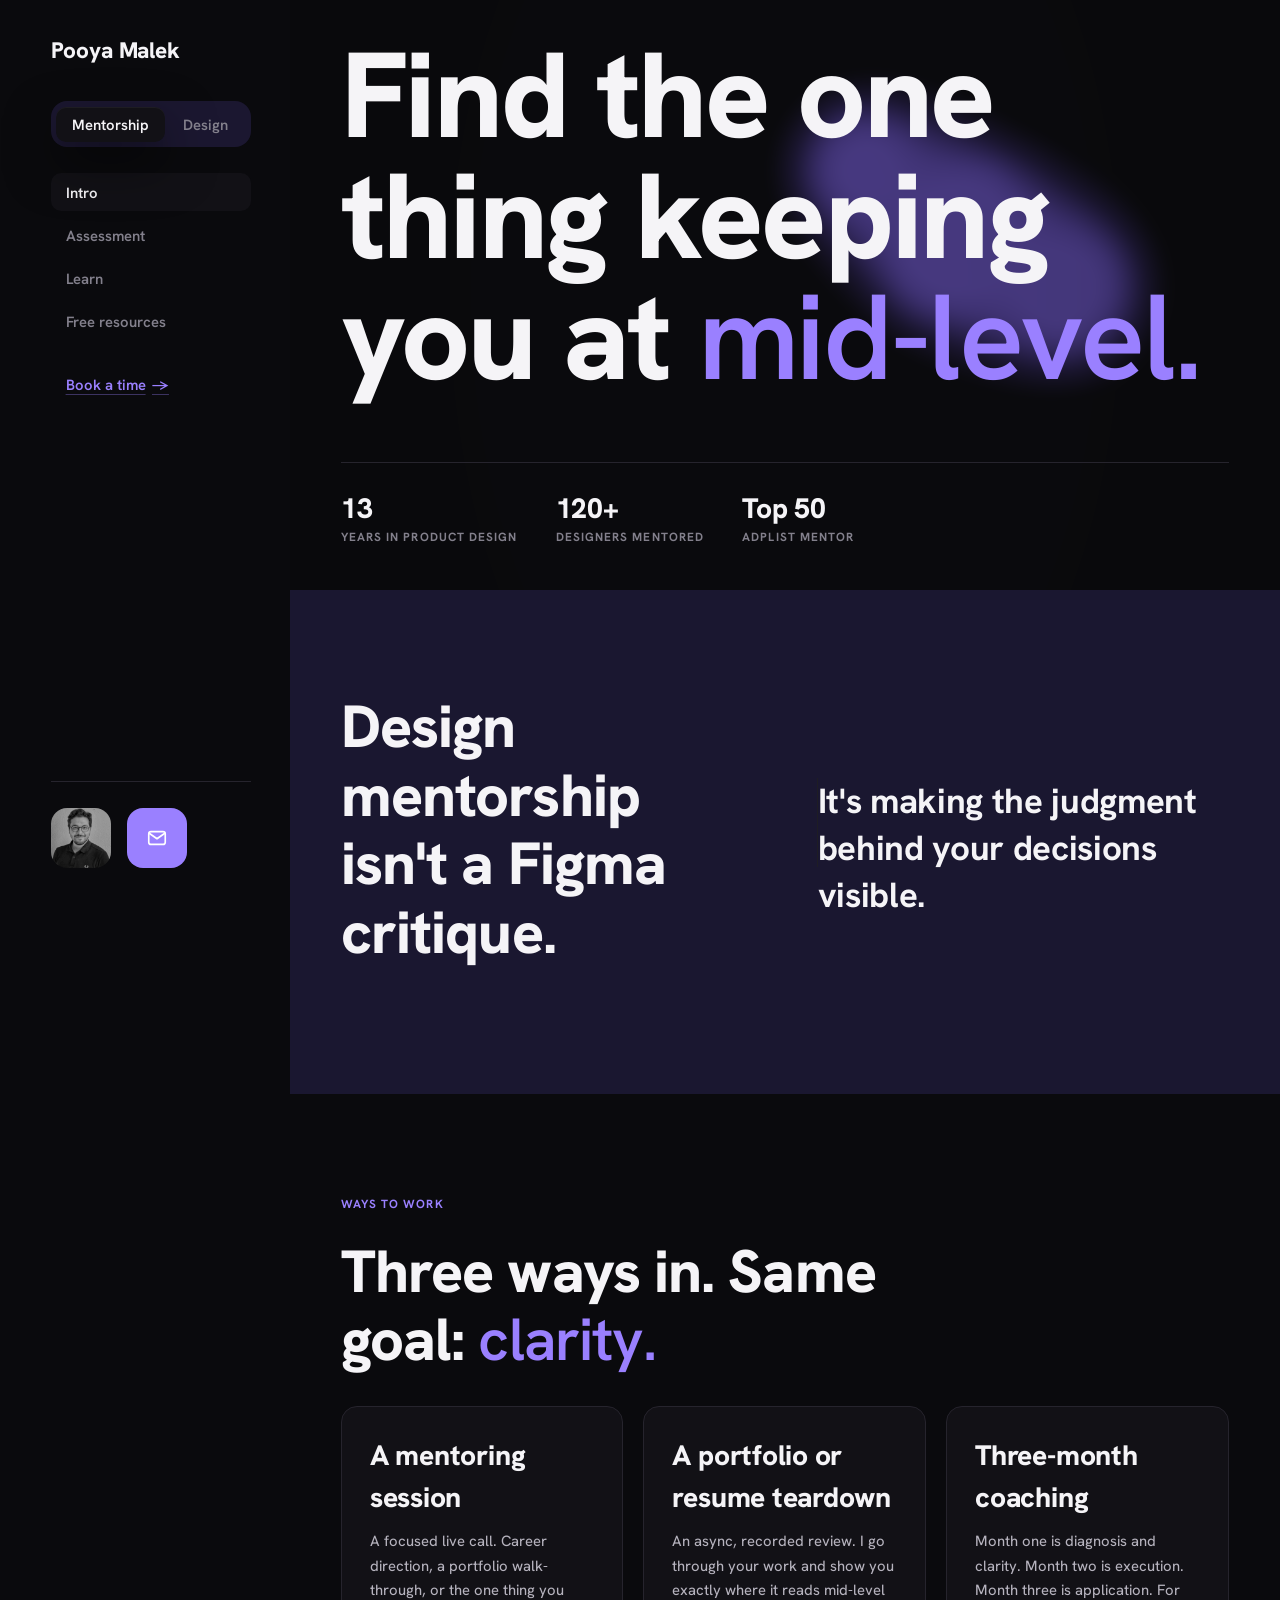
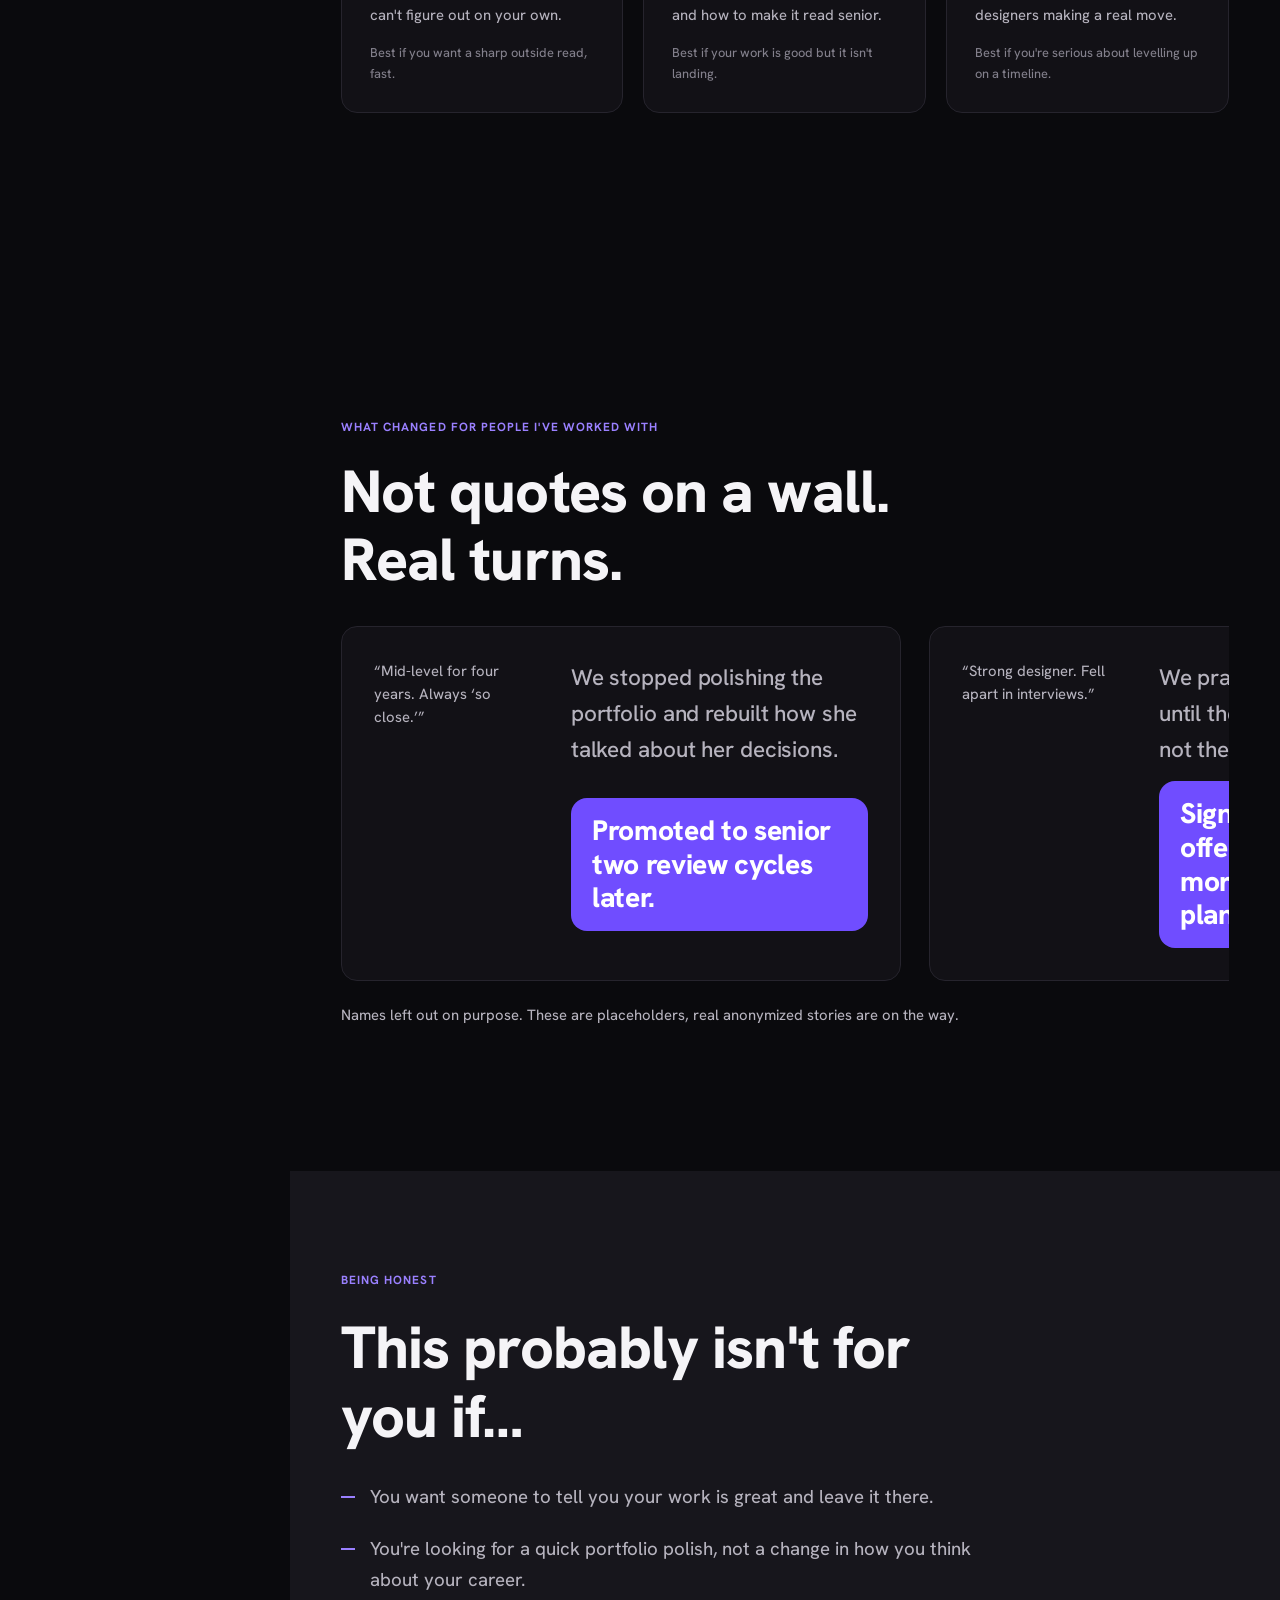
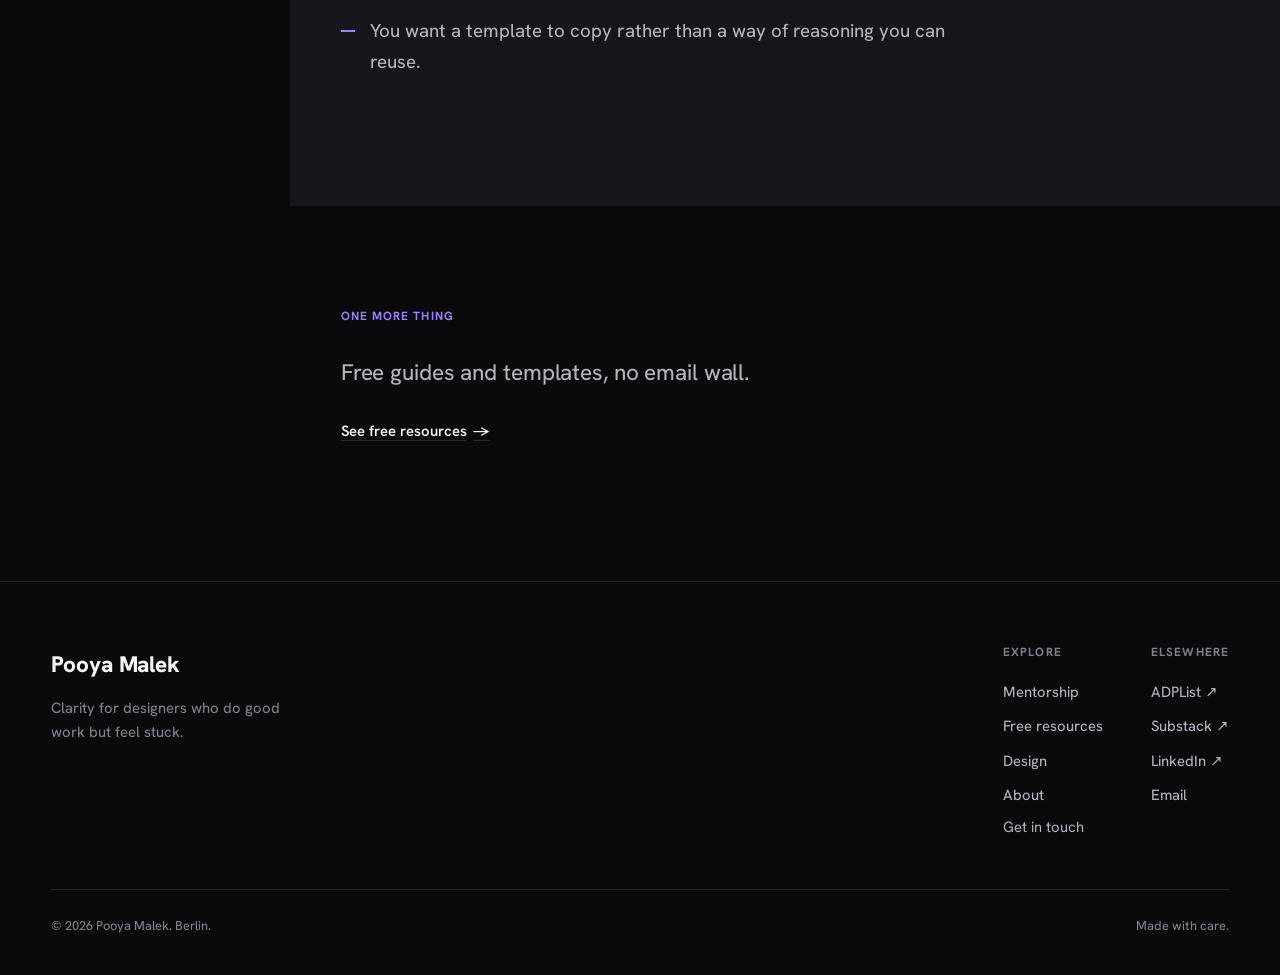
==== commit d2e342f8: "Learning git - First PR" ====
--- a/index.html
+++ b/index.html
@@ -30,74 +30,90 @@
 </head>
 <body>
 <a class="sr-only" href="#main">Skip to content</a>
+<div id="routeAnnouncer" class="sr-only" aria-live="polite" aria-atomic="true"></div>
 
 <header class="topbar" id="topbar">
   <div class="wrap topbar-inner">
     <a href="#/mentorship" class="logo" aria-label="Pooya Malek, home">Pooya Malek</a>
     <div class="topbar-actions">
-      <button class="topbar-link" data-say-hello>Say hello</button>
-      <button class="tab-item tab-item-avatar" data-tab="about" aria-label="About">
-        <img class="tab-avatar" src="assets/pooya.jpg" alt="" />
-      </button>
+      <button class="topbar-link" data-say-hello>Get in touch</button>
     </div>
   </div>
 </header>
 
 <div class="tab-layout">
-  <nav class="subnav" id="mentorshipSubnav" hidden aria-label="Mentorship sections">
-    <div class="wrap subnav-inner">
-      <div class="tab-switch" aria-label="Switch section">
-        <span class="nav-indicator" aria-hidden="true"></span>
-        <button class="tab-item" data-tab="mentorship" aria-current="page">
-          <span>Mentorship</span>
-        </button>
-        <button class="tab-item" data-tab="design">
-          <span>Design</span>
-        </button>
+  <div class="rail" id="rail">
+    <a href="#/mentorship" class="logo rail-logo" aria-label="Pooya Malek, home">Pooya Malek</a>
+
+    <nav class="subnav" id="mentorshipSubnav" hidden aria-label="Mentorship sections">
+      <div class="wrap subnav-inner">
+        <div class="tab-switch" role="group" aria-label="Switch section">
+          <span class="nav-indicator" aria-hidden="true"></span>
+          <button class="tab-item" data-tab="mentorship" aria-current="page">
+            <span>Mentorship</span>
+          </button>
+          <button class="tab-item" data-tab="design">
+            <span>Design</span>
+          </button>
+        </div>
+        <div class="subnav-group">
+          <button class="subnav-item" data-mentorship-view="home">Intro</button>
+          <button class="subnav-item" data-mentorship-view="assessment">Assessment</button>
+          <button class="subnav-item" data-mentorship-view="learn">Learn</button>
+          <button class="subnav-item" data-mentorship-view="resources">Free resources</button>
+        </div>
+        <button class="btn-textlink cta-purple subnav-cta" data-book-cta>Book a time <span class="arrow" aria-hidden="true">&rarr;</span></button>
       </div>
-      <div class="subnav-group">
-        <button class="subnav-item" data-mentorship-view="home">Intro</button>
-        <button class="subnav-item" data-mentorship-view="assessment">Assessment</button>
-        <button class="subnav-item" data-mentorship-view="learn">Learn</button>
-        <button class="subnav-item" data-mentorship-view="resources">Free resources</button>
+    </nav>
+
+    <nav class="subnav" id="designSubnav" hidden aria-label="Design sections">
+      <div class="wrap subnav-inner">
+        <div class="tab-switch" role="group" aria-label="Switch section">
+          <span class="nav-indicator" aria-hidden="true"></span>
+          <button class="tab-item" data-tab="mentorship">
+            <span>Mentorship</span>
+          </button>
+          <button class="tab-item" data-tab="design">
+            <span>Design</span>
+          </button>
+        </div>
+        <div class="subnav-group">
+          <button class="subnav-item" data-design-view="professional">Professional</button>
+          <button class="subnav-item" data-design-view="personal">Personal</button>
+        </div>
       </div>
-      <button class="btn solid subnav-cta" data-book-cta>Book a time</button>
+    </nav>
+
+    <nav class="subnav" id="aboutSubnav" hidden aria-label="About sections">
+      <div class="wrap subnav-inner">
+        <div class="subnav-group">
+          <button class="subnav-item" data-about-view="story">Story</button>
+          <button class="subnav-item" data-about-view="notes">Notes</button>
+          <button class="subnav-item" data-about-view="vibes">Listening</button>
+          <button class="subnav-item" data-about-view="books">Reading</button>
+          <button class="subnav-item" data-about-view="photography">Seeing</button>
+        </div>
+      </div>
+    </nav>
+
+    <div class="rail-bottom">
+      <button class="tab-item tab-item-avatar rail-about" data-tab="about" aria-label="About">
+        <img class="tab-avatar" src="assets/pooya.jpg" alt="" />
+        <span class="tile-label" aria-hidden="true">About</span>
+      </button>
+      <button class="rail-hi" data-say-hello aria-label="Get in touch">
+        <svg class="hi-icon" viewBox="0 0 24 24" fill="none" stroke="currentColor" stroke-width="1.8" stroke-linecap="round" stroke-linejoin="round" aria-hidden="true">
+          <rect x="3" y="5" width="18" height="14" rx="2.5"></rect>
+          <path d="M3.5 6.8l8.5 6 8.5-6"></path>
+        </svg>
+        <span class="tile-label" aria-hidden="true">Get in touch</span>
+      </button>
     </div>
-  </nav>
-
-  <nav class="subnav" id="designSubnav" hidden aria-label="Design sections">
-    <div class="wrap subnav-inner">
-      <div class="tab-switch" aria-label="Switch section">
-        <span class="nav-indicator" aria-hidden="true"></span>
-        <button class="tab-item" data-tab="mentorship">
-          <span>Mentorship</span>
-        </button>
-        <button class="tab-item" data-tab="design">
-          <span>Design</span>
-        </button>
-      </div>
-      <div class="subnav-group">
-        <button class="subnav-item" data-design-view="professional">Professional</button>
-        <button class="subnav-item" data-design-view="personal">Personal</button>
-      </div>
-    </div>
-  </nav>
+  </div>
 
   <main id="main">
-    <div id="view-root" class="view-root"></div>
+    <div id="view-root" class="view-root" tabindex="-1"></div>
   </main>
-
-  <nav class="subnav" id="aboutSubnav" hidden aria-label="About sections">
-    <div class="wrap subnav-inner">
-      <div class="subnav-group">
-        <button class="subnav-item" data-about-view="story">Story</button>
-        <button class="subnav-item" data-about-view="notes">Notes</button>
-        <button class="subnav-item" data-about-view="vibes">Vibes</button>
-        <button class="subnav-item" data-about-view="books">Books</button>
-        <button class="subnav-item" data-about-view="photography">Photography</button>
-      </div>
-    </div>
-  </nav>
 </div>
 
 <footer class="foot">
@@ -114,7 +130,7 @@
           <a href="#/mentorship/resources">Free resources</a>
           <a href="#/design">Design</a>
           <a href="#/about">About</a>
-          <button data-say-hello>Say hello</button>
+          <button data-say-hello>Get in touch</button>
         </div>
         <div class="foot-col">
           <h2>Elsewhere</h2>
@@ -135,6 +151,7 @@
 <div class="sheet-backdrop" id="sheetBackdrop" hidden></div>
 <div class="sheet" id="sheet" role="dialog" aria-modal="true" hidden>
   <div class="sheet-grab" aria-hidden="true"></div>
+  <button class="sheet-close" id="sheetCloseBtn" aria-label="Close">&times;</button>
   <div class="sheet-body" id="sheetBody"></div>
 </div>
 
--- a/styles.css
+++ b/styles.css
@@ -13,7 +13,13 @@
   --g:clamp(1.15rem,4vw,3.5rem);
   --rail:200px;
   --ease:cubic-bezier(.2,.8,.2,1);
+  /* ---- Radius scale: three tiers, use the closest one rather than a new
+     hardcoded value. --radius for controls (buttons, inputs, pills, tabs),
+     --radius-md for cards/tiles/embeds/emphasis-blocks, --radius-lg for the
+     handful of big feature surfaces (CTA band, sheet, assessment card). ---- */
   --radius:10px;
+  --radius-md:16px;
+  --radius-lg:20px;
 
   /* ---- 12-step type scale: fluid between 375px and 1440px viewports.
      Unchanged from the prior system, this is a sizing scale, not a
@@ -41,8 +47,12 @@
    index.html). Light is kept working but tuned second, it's secondary. ---- */
 html[data-theme="dark"]{
   --bg:#0A0A0D; --surface:#121116; --raise:#17161C;
-  --ink:#F5F4F7; --ink-soft:#B6B3BE; --muted:#7B7885; --line:#26242D; --line-soft:#1E1D24;
-  --purple:#7C5CFF; --purple-2:#9A80FF; --wash:#1A1730; --btn-fg:#FFFFFF; --ok:#4ADE80;
+  --ink:#F5F4F7; --ink-soft:#B6B3BE; --muted:#83808C; --line:#26242D; --line-soft:#1E1D24;
+  /* --purple is darkened slightly from #7C5CFF so white button text on it
+     clears WCAG AA (4.5:1) at button text sizes, it was failing at 4.35:1.
+     --purple-press is a further-darkened shade for solid-button hover,
+     replacing a lighten-on-hover that dropped to 3.04:1. */
+  --purple:#704DFF; --purple-2:#9A80FF; --purple-press:#633DFF; --wash:#1A1730; --btn-fg:#FFFFFF; --ok:#4ADE80;
   --shadow:0 1px 0 rgba(255,255,255,.05) inset,0 20px 50px rgba(0,0,0,.5);
 }
 html[data-theme="light"]{
@@ -67,6 +77,13 @@
 .wrap{max-width:var(--maxw);margin:0 auto;padding:0 var(--g);}
 .sr-only{position:absolute;width:1px;height:1px;padding:0;margin:-1px;overflow:hidden;clip:rect(0,0,0,0);white-space:nowrap;border:0;}
 
+/* ---- Focus: one consistent, on-brand ring for every interactive element,
+   keyboard-only (:focus-visible) so mouse/touch users don't see it. A few
+   script-only focus targets (route root, quiz step) exist purely to reposition
+   keyboard/AT focus after content swaps, not to be seen as "focused" UI, so
+   they opt out explicitly further down. ---- */
+:focus-visible{outline:2px solid var(--purple-2);outline-offset:2px;border-radius:4px;}
+
 h1,h2,h3{font-family:var(--face);font-weight:800;margin:0;}
 h1{font-size:var(--s10);letter-spacing:var(--ls10);line-height:var(--lh10);}
 h2{font-size:var(--s9);letter-spacing:var(--ls9);line-height:var(--lh9);}
@@ -87,9 +104,19 @@
 .btn .arrow{transition:transform .2s var(--ease);}
 .btn:hover .arrow{transform:translate(3px,-3px);}
 .btn.solid{background:var(--purple);color:#fff;}
-.btn.solid:hover{background:var(--purple-2);transform:translateY(-1px);}
+.btn.solid:hover{background:var(--purple-press);transform:translateY(-1px);}
 .btn.ghost{background:transparent;color:var(--ink);border-color:var(--line);}
 .btn.ghost:hover{border-color:var(--purple);transform:translateY(-1px);}
+
+/* ---- Card: the shared surface every bordered tile on the site sits on
+   (resource rows, offer tiles, note cards, story cards, team blocks, book
+   covers). Add "card" alongside a component's own class to get this base
+   look, the component's own class then only needs its unique layout.
+   A few static, non-interactive surfaces (embeds, the assessment card, the
+   CTA band) intentionally don't use this, they token the same radius but
+   skip the hover-lift since nothing there is actionable. ---- */
+.card{background:var(--surface);border:1px solid var(--line);border-radius:var(--radius-md);transition:border-color .2s,transform .2s var(--ease),box-shadow .2s;}
+.card:hover{border-color:color-mix(in srgb,var(--purple) 45%,var(--line));transform:translateY(-3px);box-shadow:var(--shadow);}
 
 /* ---- App shell: top bar. Blurred translucent surface, hairline border. ---- */
 .topbar{position:sticky;top:0;z-index:70;background:color-mix(in srgb,var(--bg) 82%,transparent);backdrop-filter:blur(16px) saturate(160%);-webkit-backdrop-filter:blur(16px) saturate(160%);border-bottom:1px solid transparent;transition:border-color .3s;}
@@ -97,7 +124,6 @@
 .topbar-inner{display:flex;align-items:center;justify-content:space-between;height:64px;}
 .logo{font-family:var(--face);font-weight:800;font-size:var(--s5);letter-spacing:var(--ls5);}
 .topbar-actions{display:flex;align-items:center;gap:1rem;}
-.topbar-actions .tab-item-avatar{display:none;}
 .topbar-link{background:none;border:none;font-family:var(--face);font-weight:600;font-size:var(--s3);letter-spacing:var(--ls3);color:var(--ink-soft);cursor:pointer;padding:0;transition:color .2s;}
 .topbar-link:hover{color:var(--purple-2);}
 
@@ -124,8 +150,10 @@
 /* ---- Sub-nav: a segmented control on mobile, a left rail on desktop
    (see the 960px query), restyled but the same layout behavior. ---- */
 .tab-layout{display:flex;flex-direction:column;}
-.tab-layout #main{order:0;}
-.tab-layout .subnav{order:-1;}
+
+/* Rail-only chrome (logo, About/Get in touch) is desktop-only, see the
+   960px query below, mobile keeps the topbar and tabbar for these instead. */
+.rail-logo,.rail-bottom{display:none;}
 
 .subnav{position:sticky;top:64px;z-index:65;background:var(--bg);border-bottom:1px solid var(--line);}
 .subnav-inner{display:flex;justify-content:flex-start;padding:.7rem 0;overflow-x:auto;}
@@ -136,12 +164,19 @@
 .subnav-cta{flex-shrink:0;margin-left:.5rem;}
 
 /* ---- Sections ---- */
-section{padding:clamp(var(--sp-7),6vw,var(--sp-8)) 0 clamp(var(--sp-8),9vw,var(--sp-9));}
+section{padding:clamp(var(--sp-8),7vw,var(--sp-9)) 0 clamp(var(--sp-9),10vw,var(--sp-10));}
 .section-head{max-width:60ch;}
 .section-head h2{margin-top:.8rem;}
 
 /* ---- Hero ---- */
 .hero{padding:clamp(2.2rem,6vw,4rem) 0 clamp(1.8rem,4vw,2.6rem);}
+/* .hero already carries its own bottom padding, so whatever follows it
+   shouldn't also stack the full generic section top padding on top of
+   that (that was previously a "padding-top:0" inline style repeated on 7
+   different sections in views.js), a small deliberate gap instead of zero
+   so it doesn't read as abrupt. Scoped to plain .hero specifically,
+   .hub-head and .story-hero intentionally keep the full gap after them. */
+.hero + section{padding-top:clamp(var(--sp-5),4vw,var(--sp-6));}
 .hero h1{font-size:var(--s11);letter-spacing:var(--ls11);line-height:var(--lh11);max-width:15ch;margin-top:1.1rem;}
 .hero .sub{max-width:46ch;color:var(--ink-soft);font-size:var(--s5);letter-spacing:var(--ls5);line-height:var(--lh5);margin:1.4rem 0 0;}
 
@@ -160,33 +195,21 @@
 .turn-stage{font-size:var(--s1);letter-spacing:var(--ls1);line-height:var(--lh1);text-transform:uppercase;font-weight:700;color:var(--muted);margin-bottom:.6rem;}
 .turn-was{font-size:var(--s3);letter-spacing:var(--ls3);line-height:var(--lh3);color:var(--ink-soft);}
 .turn-bridge{font-size:var(--s5);letter-spacing:var(--ls5);line-height:var(--lh5);font-weight:500;color:var(--ink-soft);margin:.75rem 0;max-width:36ch;}
-.turn-now{display:block;width:100%;font-family:var(--face);font-weight:800;font-size:var(--s8);letter-spacing:var(--ls8);line-height:1.2;color:#fff;background:var(--purple);border-radius:14px;padding:.55em .75em;margin-top:.9rem;}
+.turn-now{display:block;width:100%;font-family:var(--face);font-weight:800;font-size:var(--s8);letter-spacing:var(--ls8);line-height:1.2;color:#fff;background:var(--purple);border-radius:var(--radius-md);padding:.55em .75em;margin-top:.9rem;}
 
 /* ---- Stories: was/bridge/now turns, each a proper card (same surface,
    border, radius and hover lift as .rcard/.ocard/.note-card), laid out
    horizontally scrollable with a two-column split per card at desktop
-   (quote left, sentence and outcome right). Arrow controls sit beside the
-   kicker so they never fight the big heading for room and always land to
-   its right; mobile drops them and scrolls by touch instead. ---- */
+   (quote left, sentence and outcome right). No prev/next controls, this
+   scrolls by touch/trackpad/drag like the rest of the site's horizontal
+   strips. ---- */
 .stories-head{display:flex;flex-direction:column;gap:.6rem;}
 .stories-head h2{margin-top:0;}
-.stories-head-top{display:flex;justify-content:space-between;align-items:center;gap:1.5rem;}
-.stories-nav{display:none;gap:.5rem;flex-shrink:0;}
-.stories-arrow{width:44px;height:44px;border-radius:50%;flex-shrink:0;display:flex;align-items:center;justify-content:center;border:1.5px solid var(--line);background:none;color:var(--ink);font-size:var(--s5);font-family:var(--face);cursor:pointer;transition:background .2s,border-color .2s,color .2s,opacity .2s;}
-.stories-arrow:hover{border-color:var(--purple);background:var(--purple);color:#fff;}
-.stories-arrow:disabled{opacity:.35;cursor:default;}
-.stories-arrow:disabled:hover{border-color:var(--line);background:none;color:var(--ink);}
-.stories{display:flex;gap:1.5rem;margin-top:1.6rem;overflow-x:auto;scroll-snap-type:x mandatory;-webkit-overflow-scrolling:touch;scrollbar-width:none;}
+.stories{display:flex;gap:1.75rem;margin-top:2rem;overflow-x:auto;scroll-snap-type:x mandatory;-webkit-overflow-scrolling:touch;scrollbar-width:none;}
 .stories::-webkit-scrollbar{display:none;}
-.stories .turn{
-  flex:0 0 min(480px,88vw);scroll-snap-align:start;margin:0;
-  background:var(--surface);border:1px solid var(--line);border-radius:16px;padding:1.75rem;
-  transition:border-color .2s,transform .2s var(--ease),box-shadow .2s;
-}
-.stories .turn:hover{border-color:color-mix(in srgb,var(--purple) 45%,var(--line));transform:translateY(-3px);box-shadow:var(--shadow);}
+.stories .turn{flex:0 0 min(480px,88vw);scroll-snap-align:start;margin:0;padding:2rem;}
 .stories .turn-now{font-size:var(--s6);}
 @media(min-width:720px){
-  .stories-nav{display:flex;}
   .stories .turn{flex-basis:min(560px,88vw);display:grid;grid-template-columns:1fr 1.8fr;column-gap:2rem;align-items:start;}
   .stories .turn-was{grid-column:1;grid-row:1;}
   .stories .turn-bridge{grid-column:2;grid-row:1;margin:0;max-width:none;}
@@ -195,14 +218,12 @@
 
 /* ---- Tiles: resources and the design work list render as a responsive
    grid of rounded cards, not flush rows. ---- */
-.grid-2{display:grid;gap:1rem;}
+.grid-2{display:grid;gap:1.25rem;}
 @media(min-width:720px){.grid-2{grid-template-columns:repeat(2,1fr);}}
 .rcard{
   display:flex;flex-direction:column;justify-content:space-between;gap:1.25rem;width:100%;text-align:left;
-  font-family:var(--face);color:var(--ink);background:var(--surface);border:1px solid var(--line);border-radius:16px;padding:1.5rem;
-  transition:border-color .2s,transform .2s var(--ease),box-shadow .2s;
-}
-.rcard:hover{border-color:color-mix(in srgb,var(--purple) 45%,var(--line));transform:translateY(-3px);box-shadow:var(--shadow);}
+  font-family:var(--face);color:var(--ink);padding:1.75rem;
+}
 .rcard .t{font-weight:700;font-size:var(--s6);letter-spacing:var(--ls6);line-height:var(--lh6);}
 .rcard .m{font-size:var(--s3);letter-spacing:var(--ls3);color:var(--muted);margin-top:.4rem;max-width:56ch;}
 .rcard .gap-tag{font-size:var(--s1);letter-spacing:var(--ls1);text-transform:uppercase;color:var(--purple-2);font-weight:700;margin-top:.7rem;}
@@ -217,16 +238,15 @@
 .case h2{max-width:22ch;}
 .case-block .k{font-size:var(--s1);letter-spacing:var(--ls1);text-transform:uppercase;color:var(--muted);margin-bottom:.6rem;}
 .case-block p{margin:0;color:var(--ink-soft);}
-.case-decision{display:block;font-family:var(--face);font-weight:700;font-size:var(--s7);letter-spacing:var(--ls7);line-height:1.3;color:#fff;background:var(--purple);border-radius:18px;padding:1.5rem 1.75rem;margin:1.2rem 0 0;}
+.case-decision{display:block;font-family:var(--face);font-weight:700;font-size:var(--s7);letter-spacing:var(--ls7);line-height:1.3;color:#fff;background:var(--purple);border-radius:var(--radius-md);padding:1.5rem 1.75rem;margin:1.2rem 0 0;}
 .case-out{display:flex;flex-wrap:wrap;gap:1.4rem 2.4rem;padding-top:1.6rem;margin-top:1.6rem;border-top:1px solid var(--line);}
 .case-out .n{font-family:var(--face);font-weight:800;font-size:var(--s6);letter-spacing:var(--ls6);color:var(--purple-2);}
 .case-out .l{font-size:var(--s2);color:var(--muted);margin-top:.3rem;max-width:24ch;}
 
 /* ---- Offer / ways to work: a responsive grid of tiles, one per offering ---- */
-.offer-grid{margin-top:1.6rem;display:grid;gap:1rem;}
+.offer-grid{margin-top:2rem;display:grid;gap:1.25rem;}
 @media(min-width:720px){.offer-grid{grid-template-columns:repeat(3,1fr);}}
-.ocard{display:flex;flex-direction:column;background:var(--surface);border:1px solid var(--line);border-radius:16px;padding:1.5rem;transition:border-color .2s,transform .2s var(--ease),box-shadow .2s;}
-.ocard:hover{border-color:color-mix(in srgb,var(--purple) 45%,var(--line));transform:translateY(-3px);box-shadow:var(--shadow);}
+.ocard{display:flex;flex-direction:column;padding:1.75rem;}
 .ocard h2{font-size:var(--s6);letter-spacing:var(--ls6);line-height:var(--lh6);margin-top:0;}
 .ocard p{margin:.6rem 0 0;color:var(--ink-soft);font-size:var(--s3);max-width:58ch;}
 .ocard .who{font-size:var(--s2);color:var(--muted);margin-top:.9rem;}
@@ -248,7 +268,7 @@
 /* ---- CTA band: the one full-color field on the site, now a rounded
    solid violet block instead of an edge-to-edge tint. ---- */
 .cta-band{background:transparent;}
-.cta-card{background:var(--purple);color:#fff;padding:clamp(2rem,6vw,3.6rem);border-radius:20px;}
+.cta-card{background:var(--purple);color:#fff;padding:clamp(2rem,6vw,3.6rem);border-radius:var(--radius-lg);}
 .cta-card .inner{max-width:42ch;}
 .cta-card h2{color:#fff;}
 .cta-card p{opacity:.92;font-size:var(--s5);margin:1.1rem 0 1.8rem;}
@@ -278,20 +298,23 @@
   .reveal{opacity:1;transform:none;}
 }
 
-/* ---- Assessment: a page like any other, with a real card surface ---- */
-.asmt{padding:clamp(1rem,3vw,2rem) 0;}
-.asmt-card{max-width:640px;background:var(--surface);border:1px solid var(--line);border-radius:20px;padding:clamp(1.5rem,4vw,2.4rem);box-shadow:var(--shadow);}
-.progress{height:4px;background:var(--line);border-radius:2px;margin-bottom:2rem;overflow:hidden;}
+/* ---- Assessment: intro and every step share #assessmentArea, one
+   hero-liquid section for the whole flow (see renderMentorshipAssessment
+   in views.js and start() in assessment.js), not a hero handing off to a
+   separate bordered card lower on the page. Step content keeps a readable
+   max-width without boxing it in a card surface. ---- */
+.progress{height:4px;background:var(--line);border-radius:2px;margin-bottom:2rem;max-width:640px;overflow:hidden;}
 .progress span{display:block;height:100%;width:0;background:var(--purple);transition:width .4s var(--ease);}
-.step{animation:stepIn .35s var(--ease) both;}
+.step{max-width:640px;animation:stepIn .35s var(--ease) both;}
+.step:focus{outline:none;}
 @keyframes stepIn{from{opacity:0;transform:translateY(8px);}to{opacity:1;transform:none;}}
 .pooya-line{display:flex;gap:.7rem;align-items:center;margin-bottom:1.3rem;}
 .pooya-line .av{width:28px;height:28px;border-radius:50%;flex-shrink:0;background:var(--purple);color:#fff;font-family:var(--face);font-weight:700;display:flex;align-items:center;justify-content:center;font-size:var(--s2);}
 .pooya-line .who{font-size:var(--s1);letter-spacing:var(--ls1);text-transform:uppercase;color:var(--muted);}
 .q-text{font-family:var(--face);font-weight:700;font-size:var(--s7);letter-spacing:var(--ls7);line-height:var(--lh7);}
 .q-help{color:var(--muted);font-size:var(--s3);margin-top:.5rem;}
-.options{display:grid;gap:var(--sp-3);margin-top:1.6rem;}
-.opt{display:flex;align-items:center;gap:.9rem;text-align:left;width:100%;background:var(--bg);border:1.5px solid var(--line);border-radius:var(--radius);padding:1rem 1.1rem;cursor:pointer;font-family:var(--face);font-size:var(--s4);color:var(--ink);transition:border-color .2s,background .2s;}
+.options{display:grid;gap:var(--sp-4);margin-top:2rem;}
+.opt{display:flex;align-items:center;gap:.9rem;text-align:left;width:100%;background:var(--bg);border:1.5px solid var(--line);border-radius:var(--radius);padding:1.1rem 1.3rem;cursor:pointer;font-family:var(--face);font-size:var(--s4);color:var(--ink);transition:border-color .2s,background .2s;}
 .opt:hover{border-color:var(--purple);}
 .opt .dot{width:16px;height:16px;border-radius:50%;border:1.5px solid var(--line);flex-shrink:0;transition:all .2s;}
 .opt:hover .dot{border-color:var(--purple);}
@@ -307,7 +330,7 @@
 .center-block h1{font-size:var(--s9);letter-spacing:var(--ls9);line-height:var(--lh9);margin:0;}
 .field{display:flex;gap:.6rem;margin-top:1.6rem;flex-wrap:wrap;}
 .field input{flex:1;min-width:220px;border:1.5px solid var(--line);border-radius:var(--radius);padding:.8rem 1rem;font-family:var(--face);font-size:var(--s4);background:var(--bg);color:var(--ink);}
-.field input:focus{outline:none;border-color:var(--purple);}
+.field input:focus{border-color:var(--purple);}
 .fineprint{font-size:var(--s2);color:var(--muted);margin-top:1rem;}
 .result-badge{display:inline-block;font-size:var(--s1);letter-spacing:var(--ls1);text-transform:uppercase;color:var(--purple-2);font-weight:700;}
 .result h2{font-size:var(--s8);letter-spacing:var(--ls8);line-height:var(--lh8);margin:.5rem 0 0;}
@@ -342,7 +365,7 @@
 .story-hero-text h1{font-size:var(--s10);letter-spacing:var(--ls10);line-height:var(--lh10);max-width:12ch;margin-top:.8rem;}
 .story-hero-text .lead{max-width:44ch;}
 .story-hero-photo{display:flex;justify-content:flex-start;}
-.story-hero-photo img{width:min(220px,60vw);aspect-ratio:4/5;object-fit:cover;border-radius:16px;}
+.story-hero-photo img{width:min(220px,60vw);aspect-ratio:4/5;object-fit:cover;border-radius:var(--radius-md);}
 @media(min-width:820px){.story-hero-grid{grid-template-columns:2fr 1fr;}.story-hero-photo{justify-content:flex-end;}}
 
 /* ---- Company list: bento-style blocks, one enlarged for the current
@@ -350,23 +373,15 @@
    lopsided at narrow widths. ---- */
 .logos{border-top:1px solid var(--line);border-bottom:1px solid var(--line);}
 .logos-label{font-size:var(--s1);letter-spacing:var(--ls1);text-transform:uppercase;color:var(--muted);font-weight:700;margin-bottom:1.2rem;}
-.logos-grid{display:grid;grid-template-columns:repeat(2,1fr);grid-auto-rows:96px;grid-auto-flow:dense;gap:.9rem;}
+.logos-grid{display:grid;grid-template-columns:repeat(2,1fr);grid-auto-rows:96px;grid-auto-flow:dense;gap:1rem;}
 @media(min-width:640px){.logos-grid{grid-template-columns:repeat(4,1fr);}}
-.logo-block{display:flex;align-items:center;background:var(--surface);border:1px solid var(--line);border-radius:16px;padding:1.2rem 1.4rem;font-family:var(--face);font-weight:800;font-size:var(--s4);letter-spacing:var(--ls4);line-height:1.15;color:var(--ink);transition:border-color .2s,transform .2s var(--ease),box-shadow .2s;}
-.logo-block:hover{border-color:color-mix(in srgb,var(--purple) 45%,var(--line));transform:translateY(-3px);box-shadow:var(--shadow);}
+.logo-block{display:flex;align-items:center;padding:1.4rem 1.6rem;font-family:var(--face);font-weight:800;font-size:var(--s4);letter-spacing:var(--ls4);line-height:1.15;color:var(--ink);}
 @media(min-width:640px){
   .logo-block.big{grid-column:span 2;grid-row:span 2;font-size:var(--s7);align-items:flex-end;}
   .logo-block.wide{grid-column:span 2;}
   .logo-block.tall{grid-row:span 2;align-items:flex-end;}
 }
 
-/* ---- Testimonials: plain quotes, no italic serif ---- */
-.testi-grid{margin-top:1.6rem;}
-.testi-card{border-top:1px solid var(--line);padding:1.8rem 0;margin:0;}
-.testi-grid .testi-card:last-child{border-bottom:1px solid var(--line);}
-.testi-card blockquote{margin:0;font-family:var(--face);font-weight:600;font-size:var(--s5);letter-spacing:var(--ls5);line-height:var(--lh5);color:var(--ink);max-width:50ch;}
-.testi-card figcaption{margin-top:1.1rem;font-size:var(--s2);color:var(--muted);font-weight:600;}
-.ph-tag{font-weight:600;text-transform:uppercase;letter-spacing:.06em;font-size:var(--s1);color:var(--purple-2);margin-left:.3rem;}
 
 /* ---- Plan page ---- */
 .plan-empty{padding:clamp(2rem,8vw,4rem) 0;}
@@ -377,6 +392,7 @@
 :root{--tabbar-h:88px;}
 #main{padding-bottom:calc(var(--tabbar-h) + env(safe-area-inset-bottom));}
 .view-root{min-height:1px;}
+.view-root:focus{outline:none;}
 .view-enter{animation:viewIn .3s var(--ease) both;}
 @keyframes viewIn{from{opacity:0;}to{opacity:1;}}
 .section-close{margin-top:2.4rem;padding-top:1.6rem;border-top:1px solid var(--line);color:var(--ink-soft);}
@@ -388,7 +404,7 @@
   z-index:70;display:flex;align-items:center;gap:.25rem;
   background:color-mix(in srgb,var(--surface) 90%,transparent);
   backdrop-filter:blur(20px) saturate(160%);-webkit-backdrop-filter:blur(20px) saturate(160%);
-  border:1px solid var(--line);border-radius:16px;padding:.4rem;
+  border:1px solid var(--line);border-radius:var(--radius-md);padding:.4rem;
   box-shadow:var(--shadow);max-width:calc(100% - 2rem);
 }
 
@@ -397,15 +413,37 @@
 .hub-head h1{font-size:var(--s11);letter-spacing:var(--ls11);line-height:var(--lh11);max-width:15ch;}
 .hub-head .sub{max-width:44ch;color:var(--muted);font-size:var(--s3);letter-spacing:var(--ls3);margin:var(--sp-7) 0 0;}
 .hero-actions{display:flex;flex-wrap:wrap;align-items:center;gap:1.6rem;margin-top:var(--sp-7);}
-.btn-textlink{display:inline-flex;align-items:center;gap:.4rem;font-weight:600;font-size:var(--s3);color:var(--ink);text-decoration:underline;text-underline-offset:4px;text-decoration-color:var(--line);transition:text-decoration-color .2s,color .2s;}
+
+/* ---- Hero credentials: fills the space beside the headline that used to
+   just be liquid-glow and nothing else, with real numbers instead of
+   decoration. Stacks as a row under the text on narrow/mid viewports (same
+   960px breakpoint the subnav rail collapses at), moves beside it on desktop. ---- */
+.hero-stats{display:flex;flex-wrap:wrap;gap:2rem 2.4rem;margin-top:var(--sp-8);padding-top:var(--sp-6);border-top:1px solid var(--line);}
+.hero-stats .stat{display:flex;flex-direction:column;gap:.3rem;}
+.hero-stats .n{font-family:var(--face);font-weight:800;font-size:var(--s6);letter-spacing:var(--ls6);line-height:1;color:var(--ink);white-space:nowrap;}
+.hero-stats .l{font-size:var(--s1);letter-spacing:var(--ls1);color:var(--muted);text-transform:uppercase;font-weight:700;}
+/* Deliberately wider than the site's usual 960px rail breakpoint: the
+   headline needs more room than that before it can afford to share a row
+   with the stats column without wrapping onto five cramped lines. */
+@media(min-width:1300px){
+  .hub-head .wrap{display:flex;align-items:center;gap:clamp(2.4rem,5vw,4.5rem);}
+  .hub-text{flex:1 1 auto;min-width:0;}
+  .hero-stats{flex-direction:column;flex-wrap:nowrap;gap:1.8rem;margin-top:0;padding:0 0 0 clamp(1.8rem,3vw,2.8rem);border-top:none;border-left:1px solid var(--line);flex-shrink:0;}
+  .hero-stats .n{font-size:var(--s8);}
+}
+.btn-textlink{display:inline-flex;align-items:center;gap:.4rem;font-weight:600;font-size:var(--s3);color:var(--ink);text-decoration:underline;text-underline-offset:4px;text-decoration-color:var(--line);transition:text-decoration-color .2s,color .2s;padding:.4rem 0;min-height:44px;background:none;border:none;font-family:inherit;cursor:pointer;}
 .btn-textlink:hover{color:var(--purple-2);text-decoration-color:var(--purple-2);}
 .btn-textlink .arrow{transition:transform .2s var(--ease);}
 .btn-textlink:hover .arrow{transform:translate(3px,-3px);}
+/* Purple by default rather than on hover, for the one action (booking a
+   time) that should read as the site's primary CTA everywhere it appears. */
+.btn-textlink.cta-purple{color:var(--purple-2);text-decoration-color:color-mix(in srgb,var(--purple-2) 35%,transparent);}
+.btn-textlink.cta-purple:hover{color:var(--purple-2);text-decoration-color:var(--purple-2);}
 
 /* ---- Books: cover-forward cards, hover reveals why it made the list ---- */
-.books-grid{display:grid;gap:1.5rem 1.2rem;margin-top:1.6rem;grid-template-columns:repeat(2,1fr);}
+.books-grid{display:grid;gap:1.75rem 1.4rem;margin-top:2rem;grid-template-columns:repeat(2,1fr);}
 @media(min-width:640px){.books-grid{grid-template-columns:repeat(3,1fr);}}
-.book-cover{position:relative;border-radius:16px;overflow:hidden;background:var(--surface);border:1px solid var(--line);aspect-ratio:2/3;transition:border-color .2s,transform .2s var(--ease),box-shadow .2s;}
+.book-cover{position:relative;border-radius:var(--radius-md);overflow:hidden;background:var(--surface);border:1px solid var(--line);aspect-ratio:2/3;transition:border-color .2s,transform .2s var(--ease),box-shadow .2s;}
 .book-cover img{width:100%;height:100%;object-fit:cover;display:block;}
 .book-card:hover .book-cover{border-color:color-mix(in srgb,var(--purple) 45%,var(--line));transform:translateY(-3px);box-shadow:var(--shadow);}
 .book-why{position:absolute;inset:0;display:flex;align-items:center;padding:1.3rem;background:color-mix(in srgb,var(--bg) 85%,var(--purple) 15%);opacity:0;transition:opacity .25s var(--ease);}
@@ -417,40 +455,47 @@
 
 /* ---- Notes: bold typographic cards, no imagery (Substack doesn't expose
    unique per-post art, all posts share one generic fallback image) ---- */
-.notes-grid{display:grid;gap:1.1rem;margin-top:1.6rem;grid-template-columns:1fr;}
+.notes-grid{display:grid;gap:1.25rem;margin-top:2rem;grid-template-columns:1fr;}
 @media(min-width:640px){.notes-grid{grid-template-columns:repeat(3,1fr);}}
-.note-card{display:flex;flex-direction:column;justify-content:space-between;gap:2rem;min-height:190px;width:100%;text-align:left;background:var(--surface);border:1px solid var(--line);border-radius:18px;padding:1.6rem;color:var(--ink);transition:border-color .2s,transform .2s var(--ease),box-shadow .2s;}
-.note-card:hover{border-color:color-mix(in srgb,var(--purple) 45%,var(--line));transform:translateY(-3px);box-shadow:var(--shadow);}
+.note-card{display:flex;flex-direction:column;justify-content:space-between;gap:2rem;min-height:190px;width:100%;text-align:left;padding:1.85rem;color:var(--ink);}
 .note-index{font-weight:800;font-size:var(--s2);letter-spacing:var(--ls2);color:var(--purple-2);}
 .note-card h3{margin:0;font-weight:700;font-size:var(--s6);letter-spacing:var(--ls6);line-height:1.2;}
 .note-foot{display:flex;align-items:center;justify-content:space-between;gap:1rem;}
 .note-foot small{color:var(--muted);font-size:var(--s1);letter-spacing:var(--ls1);}
 .note-foot .arrow{display:inline-block;transition:transform .2s var(--ease);color:var(--ink-soft);}
 .note-card:hover .note-foot .arrow{transform:translate(3px,-3px);color:var(--purple-2);}
-.notes-more{margin-top:1.6rem;}
+.notes-more{margin-top:2rem;}
 
 /* ---- Spotify embed (Vibes page): same bordered-frame treatment as the
    booking modal's Cal.com embed, for one consistent embed pattern. ---- */
-.spotify-embed{border:1px solid var(--line);border-radius:14px;overflow:hidden;background:var(--surface);}
+.spotify-embed{border:1px solid var(--line);border-radius:var(--radius-md);overflow:hidden;background:var(--surface);}
 .spotify-embed iframe{width:100%;height:480px;border:none;display:block;}
 
+/* ---- ADPList reviews embed (Story page): real reviews, same bordered-frame
+   treatment as the other embeds. Height matches ADPList's own widget, the
+   iframe's own content controls everything inside the frame. ---- */
+.adplist-embed{margin-top:1.6rem;border:1px solid var(--line);border-radius:var(--radius-md);overflow:hidden;box-shadow:var(--shadow);width:100%;max-width:650px;height:560px;}
+.adplist-embed iframe{width:100%;height:100%;border:none;display:block;}
+
 /* ---- Photo grid (Photography page): a simple masonry-ish tile grid. ---- */
-.photo-grid{display:grid;grid-template-columns:repeat(2,1fr);gap:1rem;}
+.photo-grid{display:grid;grid-template-columns:repeat(2,1fr);gap:1.25rem;}
 @media(min-width:720px){.photo-grid{grid-template-columns:repeat(3,1fr);}}
-.photo-tile{border-radius:16px;overflow:hidden;background:var(--surface);border:1px solid var(--line);}
+.photo-tile{border-radius:var(--radius-md);overflow:hidden;background:var(--surface);border:1px solid var(--line);}
 .photo-tile img{width:100%;height:100%;object-fit:cover;aspect-ratio:4/5;transition:transform .3s var(--ease);}
 .photo-tile:hover img{transform:scale(1.04);}
 
 /* ---- Sheet (mobile) / modal (desktop) ---- */
 .sheet-backdrop{position:fixed;inset:0;background:rgba(5,5,7,.6);z-index:80;opacity:0;transition:opacity .25s var(--ease);}
 .sheet-backdrop.in{opacity:1;}
-.sheet{position:fixed;left:0;right:0;bottom:0;z-index:81;background:var(--surface);border-top:1px solid var(--line);border-radius:20px 20px 0 0;box-shadow:var(--shadow);max-height:88vh;overflow-y:auto;transform:translateY(100%);transition:transform .3s var(--ease);padding:.6rem clamp(1.4rem,4vw,2.2rem) calc(2rem + env(safe-area-inset-bottom));}
+.sheet{position:fixed;left:0;right:0;bottom:0;z-index:81;background:var(--surface);border-top:1px solid var(--line);border-radius:var(--radius-lg) var(--radius-lg) 0 0;box-shadow:var(--shadow);max-height:88vh;overflow-y:auto;transform:translateY(100%);transition:transform .3s var(--ease);padding:.6rem clamp(1.4rem,4vw,2.2rem) calc(2rem + env(safe-area-inset-bottom));}
 .sheet.in{transform:translateY(0);}
 .sheet-grab{width:36px;height:3px;background:var(--line);border-radius:2px;margin:.5rem auto 1.1rem;}
+.sheet-close{position:absolute;top:.9rem;right:1.1rem;width:40px;height:40px;border-radius:50%;border:1.5px solid var(--line);background:var(--surface);color:var(--ink-soft);font-size:1.5rem;line-height:1;display:flex;align-items:center;justify-content:center;cursor:pointer;transition:border-color .2s,color .2s;}
+.sheet-close:hover{border-color:var(--purple);color:var(--ink);}
 .sheet-body .kicker{margin-bottom:.4rem;}
 .sheet-body h2{font-size:var(--s7);letter-spacing:var(--ls7);}
 .sheet-resource .btn{margin-top:1.2rem;}
-.cal-embed{margin-top:1.2rem;border:1px solid var(--line);border-radius:14px;overflow:hidden;background:var(--bg);}
+.cal-embed{margin-top:1.2rem;border:1px solid var(--line);border-radius:var(--radius-md);overflow:hidden;background:var(--bg);}
 .cal-embed iframe{width:100%;height:min(70vh,640px);border:none;display:block;}
 
 /* ---- Disclosure: the collapsed "not for you if" detail inside the
@@ -465,12 +510,35 @@
 .disclosure li{padding-left:1.6rem;position:relative;color:var(--ink-soft);font-size:var(--s3);}
 .disclosure li::before{content:"";position:absolute;left:0;top:.65em;width:12px;height:1px;background:var(--purple-2);}
 
+/* ---- Philosophy: the "what this actually is" block bridging the hero's
+   hook into the Stories proof. A quiet purple-tinted band (--wash), one of
+   two deliberate background shifts on the Mentorship home, the other being
+   .honest further down. Headline and rotator stack on narrow viewports,
+   split into two columns on wide ones (same reasoning as the hero's
+   .hub-text/.hero-stats split: give the second column real content instead
+   of leaving it as dead space next to a narrow left-aligned block). ---- */
+.philosophy{background:var(--wash);}
+/* Static by default (all four lines simply stack, real readable text no
+   matter what) so it degrades cleanly with no JS and under reduced motion.
+   wirePhilosophyRotator in app.js adds .is-live only when it's actually
+   going to crossfade between them, and only then does .rotator-line switch
+   to absolute stacking with opacity driving the swap. */
+.philosophy-rotator{margin-top:2rem;max-width:64ch;}
+.rotator-line{font-family:var(--face);font-weight:700;font-size:var(--s7);letter-spacing:var(--ls7);line-height:var(--lh7);color:var(--ink);margin:0 0 1.4rem;}
+.philosophy-rotator.is-live{position:relative;min-height:5.6rem;}
+.philosophy-rotator.is-live .rotator-line{position:absolute;top:0;left:0;right:0;margin:0;opacity:0;transition:opacity .6s var(--ease);}
+.philosophy-rotator.is-live .rotator-line.active{opacity:1;}
+@media(min-width:960px){
+  .philosophy .wrap{display:flex;align-items:center;gap:clamp(3rem,6vw,5.5rem);}
+  .philosophy .section-head{flex:1.1 1 0;}
+  .philosophy-rotator{flex:1 1 0;max-width:none;margin-top:0;border-left:1px solid var(--line-soft);padding-left:clamp(2rem,4vw,3rem);}
+}
+
 /* ---- Being honest: a distinct, always-expanded section (not a collapsed
-   accordion). Sits on a raised band, the one deliberate background shift
-   on the Mentorship home, to read as a pause rather than another item in
-   the same flat scroll. ---- */
+   accordion). Sits on a raised band, to read as a pause rather than
+   another item in the same flat scroll. ---- */
 .honest{background:var(--raise);}
-.honest-list{list-style:none;margin:1.8rem 0 0;padding:0;display:grid;gap:1.1rem;max-width:64ch;}
+.honest-list{list-style:none;margin:2rem 0 0;padding:0;display:grid;gap:1.3rem;max-width:64ch;}
 .honest-list li{padding-left:1.8rem;position:relative;color:var(--ink-soft);font-size:var(--s4);letter-spacing:var(--ls4);line-height:var(--lh4);}
 .honest-list li::before{content:"";position:absolute;left:0;top:.75em;width:14px;height:2px;background:var(--purple-2);}
 
@@ -481,24 +549,79 @@
   .sheet,.sheet-backdrop,.story-hero-photo img{transition:none;animation:none;}
 }
 
-/* ---- Desktop: nav moves into the header, the floating bottom bar goes
-   away, subnav becomes a left rail, sheets become centered modals ---- */
+/* ---- Desktop: no top header, the logo and About/Get in touch move into
+   the left rail instead (see .rail below), subnav becomes a sticky column,
+   sheets become centered modals. Mobile keeps the topbar and bottom
+   tabbar entirely unchanged, this block only fires at 960px+. ---- */
 @media(min-width:960px){
-  .topbar-actions .tab-item-avatar{display:flex;}
+  .topbar{display:none;}
   .tabbar{display:none;}
   #main{padding-bottom:0;}
 
   .tab-layout{flex-direction:row;align-items:flex-start;gap:2.4rem;}
   .tab-layout #main{flex:1;min-width:0;}
-  .subnav{position:sticky;top:96px;z-index:1;width:var(--rail);flex:0 0 var(--rail);margin-left:var(--g);background:none;border-bottom:none;padding-top:1.6rem;}
+
+  /* One sticky column holding the logo, whichever subnav is active, and
+     the About/Get in touch pair pinned to the bottom via margin-top:auto,
+     min-height gives that auto margin a full-viewport column to push against. */
+  .rail{position:sticky;top:2rem;z-index:1;width:var(--rail);flex:0 0 var(--rail);margin-left:var(--g);display:flex;flex-direction:column;min-height:calc(100vh - 4rem);}
+  .rail-logo{display:block;margin-bottom:2rem;}
+
+  .subnav{background:none;border-bottom:none;}
   .subnav .wrap{padding:0;max-width:none;}
   .subnav-inner{display:block;overflow-x:visible;}
   .tab-switch{display:flex;position:relative;background:#251f43a8;border-radius:calc(var(--radius) + 6px);padding:.3rem;margin-bottom:1.6rem;}
   .subnav-group{display:flex;flex-direction:column;gap:.3rem;background:none;padding:0;}
   .subnav-item{text-align:left;padding:.6rem .9rem;}
   .subnav-item.active{background:var(--surface);}
-  .subnav-cta{width:100%;justify-content:center;margin-left:0;margin-top:1.4rem;}
-
-  .sheet{left:50%;right:auto;bottom:auto;top:50%;transform:translate(-50%,-46%);width:min(560px,90vw);border-radius:20px;max-height:80vh;}
+  .subnav-cta{width:100%;justify-content:flex-start;margin-left:0;margin-top:1.4rem;padding-left:.9rem;}
+
+  /* About + Get in touch: icon-only tiles side by side, the label only
+     appears as a small fade-in tag above the tile on hover/focus. */
+  .rail-bottom{margin-top:auto;padding-top:1.6rem;border-top:1px solid var(--line);display:flex;flex-direction:row;align-items:center;gap:1rem;}
+  .rail-about,.rail-hi{position:relative;display:flex;align-items:center;justify-content:center;width:60px;height:60px;flex-shrink:0;border-radius:var(--radius-md);padding:0;}
+  .rail-about .tab-avatar{width:60px;height:60px;border-radius:var(--radius-md);}
+  .rail-hi{background:var(--purple-2);border:none;cursor:pointer;}
+  .hi-icon{width:22px;height:22px;color:#FFFFFF;}
+
+  .tile-label{position:absolute;bottom:calc(100% + 10px);left:50%;transform:translateX(-50%);white-space:nowrap;background:var(--surface);border:1px solid var(--line);border-radius:var(--radius);padding:.35rem .7rem;font-family:var(--face);font-size:var(--s2);font-weight:600;color:var(--ink);opacity:0;pointer-events:none;transition:opacity .18s ease;box-shadow:var(--shadow);}
+  .rail-about:hover .tile-label,.rail-about:focus-visible .tile-label,.rail-hi:hover .tile-label,.rail-hi:focus-visible .tile-label{opacity:1;}
+
+  .sheet{left:50%;right:auto;bottom:auto;top:50%;transform:translate(-50%,-46%);width:min(560px,90vw);border-radius:var(--radius-lg);max-height:80vh;}
   .sheet.in{transform:translate(-50%,-50%);}
 }
+
+/* ---- Design system reference (#/system, not linked from nav): every
+   sample renders through the site's real tokens/classes, see renderStyleGuide
+   in views.js. These sg-* rules are presentational scaffolding for that page
+   only, nothing here is reused by an actual site page. ---- */
+.sg-block{margin-top:1.6rem;}
+.sg-swatches{display:grid;gap:1.2rem;grid-template-columns:repeat(auto-fill,minmax(240px,1fr));}
+.sg-swatch{display:flex;align-items:center;gap:.9rem;}
+.sg-swatch-color{width:44px;height:44px;border-radius:var(--radius-md);border:1px solid var(--line);flex-shrink:0;}
+.sg-swatch-name{font-family:var(--face);font-weight:700;font-size:var(--s3);color:var(--ink);}
+.sg-swatch-note{font-size:var(--s1);color:var(--muted);margin-top:.2rem;}
+
+.sg-type-scale{display:grid;gap:1.1rem;}
+.sg-type-row{display:flex;align-items:baseline;gap:1.4rem;border-top:1px solid var(--line);padding-top:1.1rem;}
+.sg-type-label{font-family:var(--face);font-weight:700;font-size:var(--s1);color:var(--muted);width:4.5rem;flex-shrink:0;}
+.sg-type-sample{font-weight:700;color:var(--ink);}
+
+.sg-space-scale{display:grid;gap:.8rem;}
+.sg-space-row{display:flex;align-items:center;gap:1.4rem;}
+.sg-space-bar{display:block;height:10px;background:var(--purple-2);border-radius:2px;}
+
+.sg-radius-list{display:grid;gap:1.2rem;grid-template-columns:repeat(auto-fill,minmax(220px,1fr));}
+.sg-radius-item{display:flex;align-items:center;gap:1rem;}
+.sg-radius-box{width:56px;height:56px;background:var(--surface);border:1.5px solid var(--purple-2);flex-shrink:0;}
+
+.sg-row{display:flex;flex-wrap:wrap;align-items:center;gap:1rem;padding:1rem 0;border-top:1px solid var(--line);}
+.sg-row-note{font-size:var(--s2);color:var(--muted);}
+.sg-row-purple{background:var(--purple);padding:1.2rem;border-radius:var(--radius-md);border-top:none;}
+.sg-row-purple .sg-row-note{color:rgba(255,255,255,.75);}
+.sg-get-demo{display:inline-flex;width:auto;background:none;border:none;padding:0;}
+
+.sg-card-grid{display:grid;gap:1rem;grid-template-columns:repeat(auto-fill,minmax(240px,1fr));}
+.sg-demo-card{padding:1.5rem;}
+.sg-demo-t{font-weight:700;color:var(--ink);margin-bottom:.4rem;}
+.sg-demo-m{font-size:var(--s2);color:var(--muted);}
